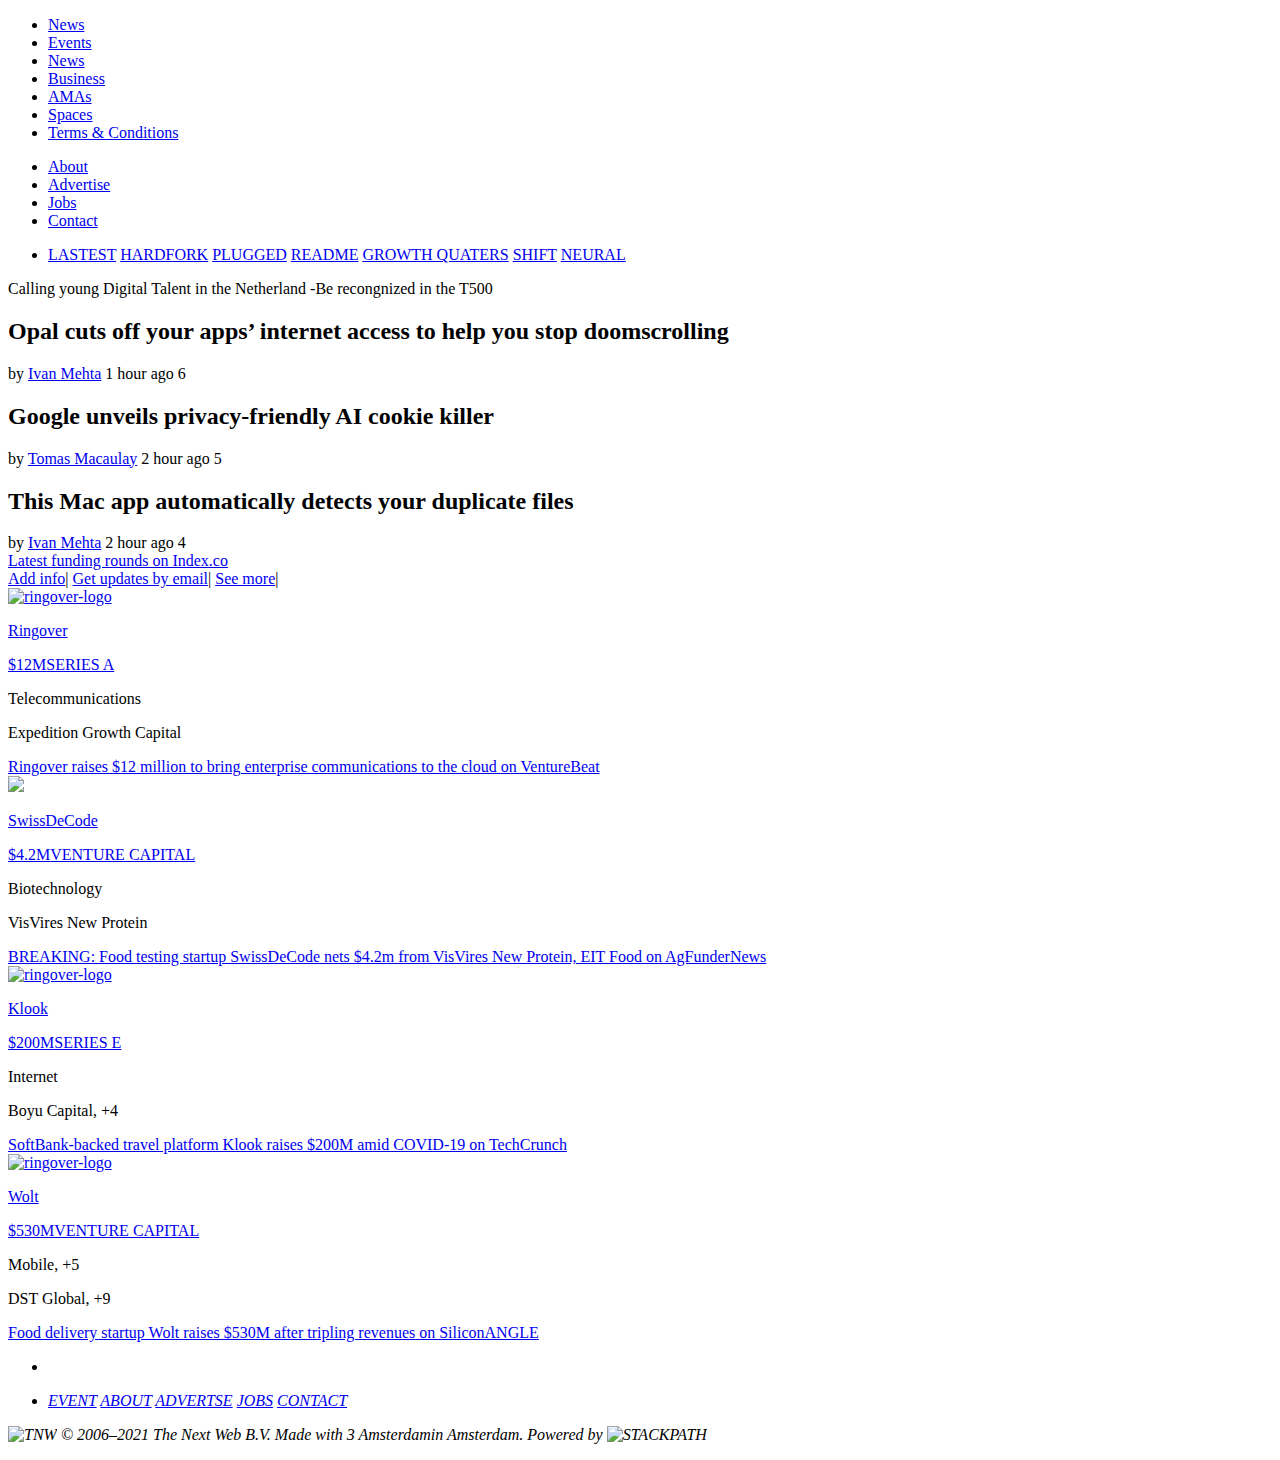
==== index.html @ 530a3a36 "add footer tag to index.html" ====
<!DOCTYPE html>
<html lang="en">

<head>
    <meta charset="UTF-8">
    <meta http-equiv="X-UA-Compatible" content="IE=edge">
    <meta name="viewport" content="width=device-width, initial-scale=1.0">
    <title>Document</title>
    <link rel="stylesheet" href="/css/style.css">
    <script src="https://kit.fontawesome.com/69c8e727d8.js" crossorigin="anonymous"></script>
</head>

<body>
    <div class="top-header">
        <div class="colleft">
            <nav>
                <ul>
                    <li><a class="whitefont" href="#">News</a></li>
                    <li><a class="whitefont" href="#">Events</a></li>
                    <li><a class="whitefont" href="#">News</a></li>
                    <li><a class="whitefont" href="#">Business</a></li>
                    <li><a class="whitefont" href="#">AMAs</a></li>
                    <li><a class="whitefont" href="#">Spaces</a></li>
                    <li><a class="whitefont" href="#">Terms & Conditions</a></li>
                </ul>
            </nav>
        </div>
        <div class="colright">
            <nav>
                <ul>
                    <li><a class="whitefont" href="#">About</a></li>
                    <li><a class="whitefont" href="#">Advertise</a></li>
                    <li><a class="whitefont" href="#">Jobs</a></li>
                    <li><a class="whitefont" href="#">Contact</a></li>
                </ul>
            </nav>
        </div>

    </div>
    <header>
        <div class="mid-header">
            <div class="mid-colleft">
                <nav>
                    <ul>
                        <li>
                            <a class="whitefont" href="#">LASTEST</a>
                            <a class="whitefont" href="#">HARDFORK</a>
                            <a class="whitefont" href="#">PLUGGED</a>
                            <a class="whitefont" href="#">README</a>
                            <a class="whitefont" href="#">GROWTH QUATERS</a>
                            <a class="whitefont" href="#">SHIFT</a>
                            <a class="whitefont" href="#">NEURAL</a>
                        </li>
                    </ul>
                </nav>
            </div>
            <div>
                <div>
                    <a>
                        <i class="fas fa-search"></i>
                    </a>
                </div>

                <div>
                    <a><i class="fas fa-bars"></i>
                    </a>
                </div>
            </div>

        </div>
        <div class="lastheader">
            <a>
                <p>Calling young Digital Talent in the Netherland -Be recongnized in the T500</p>
            </a>
        </div>
    </header>
    <!-- higlights -->
    <section class="highligts">
        <div class="box 1st">
            <div>
                <h2>Opal cuts off your apps’ internet access to help you stop doomscrolling</h2>
            </div>
            <div class="boxcont">
                <span>by <a href="#">Ivan Mehta</a></span>
                <span><i class="far fa-clock"></i> 1 hour ago</span>
                <span><i class="fas fa-share-alt"></i> 6</span>
            </div>
        </div>
        <div class="box 2nd">
            <div>
                <h2>Google unveils privacy-friendly AI cookie killer</h2>
            </div>
            <div class="boxcont">
                <span>by <a href="#">Tomas Macaulay</a></span>
                <span><i class="far fa-clock"></i> 2 hour ago</span>
                <span><i class="fas fa-share-alt"></i> 5</span>
            </div>
        </div>
        <div class="box 3rd">
            <div>
                <h2>This Mac app automatically detects your duplicate files</h2>
            </div>
            <div class="boxcont">
                <span>by <a href="#">Ivan Mehta</a></span>
                <span><i class="far fa-clock"></i> 2 hour ago</span>
                <span><i class="fas fa-share-alt"></i> 4</span>
            </div>
        </div>
    </section>
    <section class="funding">
        <div class="top">
            <div class="fund-nav left"><a href="#">Latest funding rounds on Index.co <i class="fas fa-chevron-right"></i></a></div>
            <div class="fund-nav right">
                <a href="#">Add info</a><span>|</span>
                <a href="#">Get updates by email</a><span>|</span>
                <a href="#">See more</a><span>|</span>
            </div>
        </div>
        <div class="fundbox 1st">
            <a href="#"><img src="/assets/fundimg1.webp" alt="ringover-logo">
                <p class="fundbox-title">Ringover</p>
                <p><span class="boldprice">$12M</span>SERIES A</p>
            </a>
            <p><i class="fas fa-tag"></i>Telecommunications</p>
            <p><i class="fas fa-toolbox"></i>Expedition Growth Capital</p>
            <div class="fundbox-descrpt">
                <a href="#">Ringover raises $12 million to bring enterprise communications to the cloud <span class="light-text"> on VentureBeat </span></a>
            </div>
        </div>
        <div class="fundbox 2nd">
            <a href="#"><img src="/assets/fundimg2.webp alt="ringover-logo">
            <p class="fundbox-title">SwissDeCode</p>
            <p><span class="boldprice">$4.2M</span>VENTURE CAPITAL</p></a>
            <p><i class="fas fa-tag"></i>Biotechnology</p>
            <p><i class="fas fa-toolbox"></i>VisVires New Protein</p>
            <div class="fundbox-descrpt">
                <a href="#">BREAKING: Food testing startup SwissDeCode nets $4.2m from VisVires New Protein, EIT Food<span class="light-text"> on AgFunderNews</span></a>
            </div>
        </div>
        <div class="fundbox 3rd">
            <a href="#"><img src="/assets/fundimg3.jpeg" alt="ringover-logo">
                <p class="fundbox-title">Klook</p>
                <p><span class="boldprice">$200M</span>SERIES E</p>
            </a>
            <p><i class="fas fa-tag"></i>Internet</p>
            <p><i class="fas fa-toolbox"></i>Boyu Capital, +4</p>
            <div class="fundbox-descrpt">
                <a href="#">SoftBank-backed travel platform Klook raises $200M amid COVID-19<span class="light-text"> on TechCrunch</span></a>
            </div>
        </div>
        <div class="fundbox 4th">
            <a href="#"><img src="/assets/fundimg4.jpeg" alt="ringover-logo">
                <p class="fundbox-title">Wolt</p>
                <p><span class="boldprice">$530M</span>VENTURE CAPITAL</p>
            </a>
            <p><i class="fas fa-tag"></i>Mobile, +5</p>
            <p><i class="fas fa-toolbox"></i>DST Global, +9</p>
            <div class="fundbox-descrpt">
                <a href="#">Food delivery startup Wolt raises $530M after tripling revenues<span class="light-text"> on SiliconANGLE </span></a>
            </div>
        </div>
    </section>
    <footer>
        <div class="footer-container">
            <div class="footer-social">
                <ul>
                    <li>
                        <a>
                            <i class="fab fa-facebook-square"></i>
                        </a>
                        <a>
                            <i class="fab fa-twitter"></>
                        </a>
                        <a>
                            <i class="fab fa-youtube"></i>
                        </a>
                        <a>
                            <i class="fab fa-instagram"></i>
                        </a>
                        <a>
                            <i class="fab fa-pinterest"></i>
                        </a>
                        <a>
                            <i class="fas fa-wifi"></i>
                        </a>
                        <a>
                            <i class="far fa-envelope"></i>
                        </a>
                    </li>

                </ul>
            </div>
            <div class="footer-nav">
                <ul>
                    <li>
                        <a class="whitefont" href="#">EVENT</a>
                        <a class="whitefont" href="#">ABOUT</a>
                        <a class="whitefont" href="#">ADVERTSE</a>
                        <a class="whitefont" href="#">JOBS</a>
                        <a class="whitefont" href="#">CONTACT</a>
                    </li>
                </ul>
            </div>
        </div>
        <div class="footer-bottom">
            <p>
                <a>
                    <img src="https://wr.perma-archives.org/public/m5zv-q2d6/20210126152646im_/https://cdn0.tnwcdn.com/wp-content/themes/cyberdelia/assets/img/tnw.svg
                    " alt="TNW"> </a> © 2006–2021 The Next Web B.V. Made with 3 Amsterdamin Amsterdam. Powered by
                <a>
                    <img src="https://wr.perma-archives.org/public/m5zv-q2d6/20210126152646im_/https://cdn0.tnwcdn.com/wp-content/themes/cyberdelia/assets/img/stackpath.svg
                    " alt="STACKPATH">
                </a>
            </p>
        </div>
    </footer>
</body>











</html>
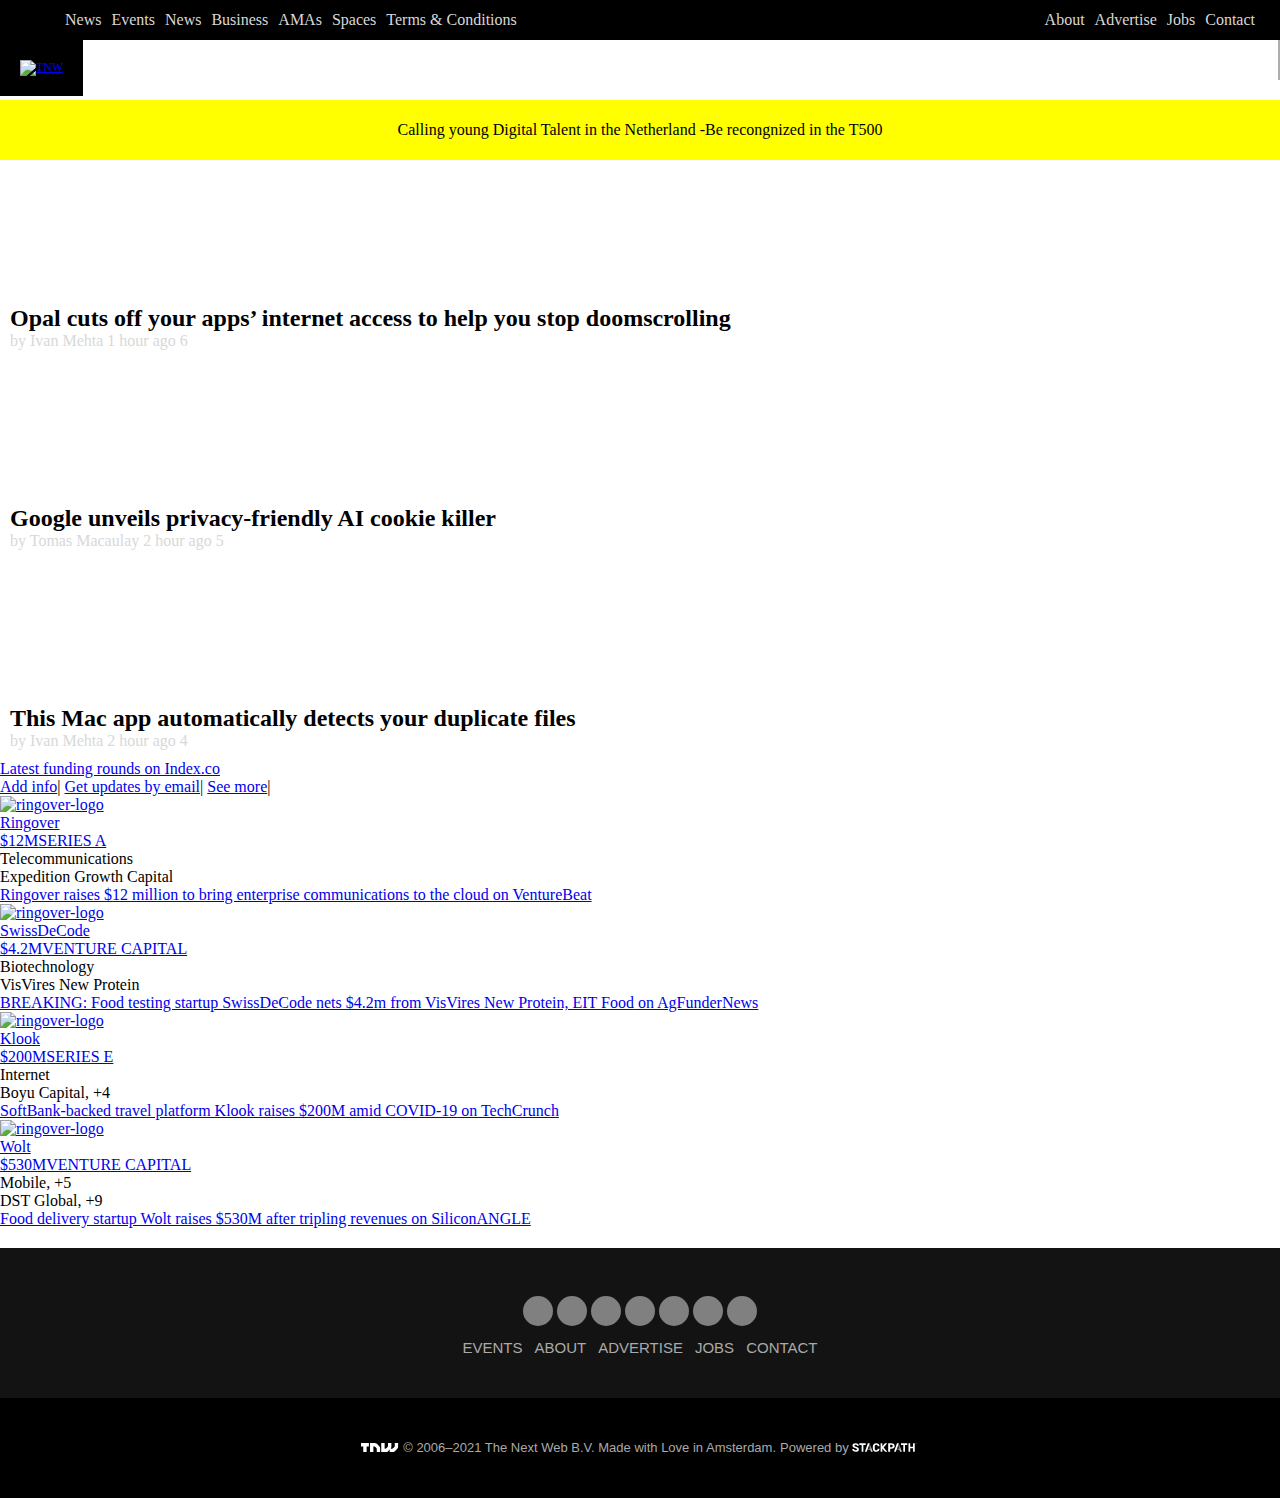
==== commit 6d016142: "Modify styles in order to show the icons properly" ====
--- a/index.html
+++ b/index.html
@@ -6,7 +6,7 @@
     <meta http-equiv="X-UA-Compatible" content="IE=edge">
     <meta name="viewport" content="width=device-width, initial-scale=1.0">
     <title>Document</title>
-    <link rel="stylesheet" href="/css/style.css">
+    <link rel="stylesheet" href="/assets/style.css">
     <script src="https://kit.fontawesome.com/69c8e727d8.js" crossorigin="anonymous"></script>
 </head>
 
@@ -39,6 +39,9 @@
     </div>
     <header>
         <div class="mid-header">
+            <div class="logotipe">
+                <a href="#"><img src="https://wr.perma-archives.org/public/m5zv-q2d6/20210126152646im_/https://cdn0.tnwcdn.com/wp-content/themes/cyberdelia/assets/img/tnw.svg" alt="TNW"></a>
+            </div>
             <div class="mid-colleft">
                 <nav>
                     <ul>
@@ -54,17 +57,11 @@
                     </ul>
                 </nav>
             </div>
-            <div>
-                <div>
-                    <a>
-                        <i class="fas fa-search"></i>
-                    </a>
-                </div>
-
-                <div>
-                    <a><i class="fas fa-bars"></i>
-                    </a>
-                </div>
+            <div class="midheader-icons">
+                <ul>
+                    <li><a><i class="fas fa-search"></i></a></li>
+                    <li><a><i class="fas fa-bars"></i></a></li>
+                </ul>
             </div>
 
         </div>
@@ -75,38 +72,40 @@
         </div>
     </header>
     <!-- higlights -->
-    <section class="highligts">
-        <div class="box 1st">
+    <section class="highlights">
+        <div class="box first">
             <div>
                 <h2>Opal cuts off your apps’ internet access to help you stop doomscrolling</h2>
             </div>
-            <div class="boxcont">
-                <span>by <a href="#">Ivan Mehta</a></span>
+            <div class="boxcont whitefont">
+                <span>by <a class="whitefont" href="#">Ivan Mehta</a></span>
                 <span><i class="far fa-clock"></i> 1 hour ago</span>
                 <span><i class="fas fa-share-alt"></i> 6</span>
             </div>
         </div>
-        <div class="box 2nd">
+        <div class="box scnd">
             <div>
                 <h2>Google unveils privacy-friendly AI cookie killer</h2>
             </div>
-            <div class="boxcont">
-                <span>by <a href="#">Tomas Macaulay</a></span>
+            <div class="boxcont whitefont">
+                <span>by <a class="whitefont" href="#">Tomas Macaulay</a></span>
                 <span><i class="far fa-clock"></i> 2 hour ago</span>
                 <span><i class="fas fa-share-alt"></i> 5</span>
             </div>
         </div>
-        <div class="box 3rd">
+        <div class="box third">
             <div>
                 <h2>This Mac app automatically detects your duplicate files</h2>
             </div>
-            <div class="boxcont">
-                <span>by <a href="#">Ivan Mehta</a></span>
+            <div class="boxcont whitefont">
+                <span>by <a class="whitefont" href="#">Ivan Mehta</a></span>
                 <span><i class="far fa-clock"></i> 2 hour ago</span>
                 <span><i class="fas fa-share-alt"></i> 4</span>
             </div>
         </div>
     </section>
+    <!-- Funding Section begns here -->
+
     <section class="funding">
         <div class="top">
             <div class="fund-nav left"><a href="#">Latest funding rounds on Index.co <i class="fas fa-chevron-right"></i></a></div>
@@ -117,7 +116,7 @@
             </div>
         </div>
         <div class="fundbox 1st">
-            <a href="#"><img src="/assets/fundimg1.webp" alt="ringover-logo">
+            <a href="#"><img src="/assets/images/fundimg1.webp" alt="ringover-logo">
                 <p class="fundbox-title">Ringover</p>
                 <p><span class="boldprice">$12M</span>SERIES A</p>
             </a>
@@ -128,9 +127,10 @@
             </div>
         </div>
         <div class="fundbox 2nd">
-            <a href="#"><img src="/assets/fundimg2.webp alt="ringover-logo">
-            <p class="fundbox-title">SwissDeCode</p>
-            <p><span class="boldprice">$4.2M</span>VENTURE CAPITAL</p></a>
+            <a href="#"><img src="/assets/images/fundimg2.webp" alt="ringover-logo">
+                <p class="fundbox-title">SwissDeCode</p>
+                <p><span class="boldprice">$4.2M</span>VENTURE CAPITAL</p>
+            </a>
             <p><i class="fas fa-tag"></i>Biotechnology</p>
             <p><i class="fas fa-toolbox"></i>VisVires New Protein</p>
             <div class="fundbox-descrpt">
@@ -138,7 +138,7 @@
             </div>
         </div>
         <div class="fundbox 3rd">
-            <a href="#"><img src="/assets/fundimg3.jpeg" alt="ringover-logo">
+            <a href="#"><img src="/assets/images/fundimg3.jpeg" alt="ringover-logo">
                 <p class="fundbox-title">Klook</p>
                 <p><span class="boldprice">$200M</span>SERIES E</p>
             </a>
@@ -149,7 +149,7 @@
             </div>
         </div>
         <div class="fundbox 4th">
-            <a href="#"><img src="/assets/fundimg4.jpeg" alt="ringover-logo">
+            <a href="#"><img src="/assets/images/fundimg4.jpeg" alt="ringover-logo">
                 <p class="fundbox-title">Wolt</p>
                 <p><span class="boldprice">$530M</span>VENTURE CAPITAL</p>
             </a>
@@ -160,59 +160,86 @@
             </div>
         </div>
     </section>
-    <footer>
-        <div class="footer-container">
+    <footer class="footer-container">
+        <div class="footer-social-nav-wrapper">
             <div class="footer-social">
-                <ul>
-                    <li>
-                        <a>
-                            <i class="fab fa-facebook-square"></i>
-                        </a>
-                        <a>
-                            <i class="fab fa-twitter"></>
-                        </a>
-                        <a>
-                            <i class="fab fa-youtube"></i>
-                        </a>
-                        <a>
-                            <i class="fab fa-instagram"></i>
-                        </a>
-                        <a>
-                            <i class="fab fa-pinterest"></i>
-                        </a>
-                        <a>
-                            <i class="fas fa-wifi"></i>
-                        </a>
-                        <a>
-                            <i class="far fa-envelope"></i>
-                        </a>
-                    </li>
-
-                </ul>
-            </div>
-            <div class="footer-nav">
-                <ul>
-                    <li>
-                        <a class="whitefont" href="#">EVENT</a>
-                        <a class="whitefont" href="#">ABOUT</a>
-                        <a class="whitefont" href="#">ADVERTSE</a>
-                        <a class="whitefont" href="#">JOBS</a>
-                        <a class="whitefont" href="#">CONTACT</a>
-                    </li>
-                </ul>
-            </div>
-        </div>
-        <div class="footer-bottom">
-            <p>
-                <a>
-                    <img src="https://wr.perma-archives.org/public/m5zv-q2d6/20210126152646im_/https://cdn0.tnwcdn.com/wp-content/themes/cyberdelia/assets/img/tnw.svg
-                    " alt="TNW"> </a> © 2006–2021 The Next Web B.V. Made with 3 Amsterdamin Amsterdam. Powered by
-                <a>
-                    <img src="https://wr.perma-archives.org/public/m5zv-q2d6/20210126152646im_/https://cdn0.tnwcdn.com/wp-content/themes/cyberdelia/assets/img/stackpath.svg
-                    " alt="STACKPATH">
-                </a>
-            </p>
-        </div>
+                <ul class="footer-index-social">
+                    <li><i class="footer-icon fab fa-facebook-square"></i></li>
+                    <li><i class="footer-icon fab fa-twitter"></i></li>
+                    <li><i class="footer-icon fab fa-youtube"></i></li>
+                    <li><i class="footer-icon fab fa-instagram"></i></li>
+                    <li><i class="footer-icon fab fa-pinterest"></i></li>
+                    <li><i class="footer-icon fas fa-wifi"></i></li>
+                    <li><i class="footer-icon far fa-envelope"></i></li>
+                </ul>
+                <ul class="footer-links-nav">
+                    <li>Events</li>
+                    <li>About</li>
+                    <li>Advertise</li>
+                    <li>Jobs</li>
+                    <li>Contact</li>
+                </ul>
+            </div>
+        </div>
+        <div class="footer-copywrite">
+            <div class="footer-copywrite-wrapper">
+                <p>
+                    <svg xmlns="http://www.w3.org/2000/svg" viewBox="0 0 66 16">
+                  <path
+                    fill="#FFF"
+                    d="M34 16h-6v-5.2c0-.7-.3-1.3-.7-1.8L25 6.7c-.5-.4-1.1-.7-1.8-.7H22v10h-6V0h8.7c1.3 0 2.6.5 3.5 1.5l4.3 4.3c1 .9 1.5 2.2 1.5 3.5V16zM60 0v5.2c0 .7-.3 1.3-.7 1.8L57 9.3c-.5.5-1.1.7-1.8.7h-2.5c.8-.9 1.3-2.1 1.3-3.3V0h-6v5.2c0 .7-.3 1.3-.7 1.8L45 9.3c-.5.5-1.1.7-1.8.7H42V0h-6v16h8.7c1.3 0 2.6-.5 3.5-1.5l2.8-2.8V16h5.7c1.3 0 2.6-.5 3.5-1.5l4.3-4.3c1-.9 1.5-2.2 1.5-3.5V0h-6zM14 0H0v6h4v10h6V6h4"
+                  />
+                </svg> © 2006–2021 The Next Web B.V.
+                </p>
+
+                <p>Made with Love in Amsterdam.</p>
+                <p>
+                    Powered by
+                    <svg xmlns="http://www.w3.org/2000/svg" xmlns:xlink="http://www.w3.org/1999/xlink" viewBox="0 0 174 24">
+                  <linearGradient id="a">
+                    <stop offset=".056" stop-color="#fff" />
+                    <stop offset="1" stop-color="#fff" stop-opacity=".2" />
+                  </linearGradient>
+                  <linearGradient
+                    id="b"
+                    x1="58.064"
+                    x2="43.843"
+                    y1="15.344"
+                    y2="10.168"
+                    gradientUnits="userSpaceOnUse"
+                    xlink:href="#a"
+                  />
+                  <linearGradient
+                    id="c"
+                    x1="135.723"
+                    x2="121.502"
+                    y1="15.344"
+                    y2="10.168"
+                    gradientUnits="userSpaceOnUse"
+                    xlink:href="#a"
+                  />
+                  <path
+                    fill="#fff"
+                    d="M73.379 15.362l.03.092c-.102 2.639-.876 4.651-2.322 6.043-1.446 1.39-3.544 2.085-6.292 2.085-2.759 0-5.004-.855-6.73-2.565-1.728-1.709-2.59-3.93-2.59-6.658V9.663c0-2.721.829-4.936 2.489-6.653 1.661-1.714 3.82-2.572 6.478-2.572 2.82 0 4.977.717 6.468 2.148 1.493 1.431 2.336 3.467 2.53 6.103l-.031.093h-5.043c-.071-1.462-.396-2.55-.973-3.26-.579-.711-1.562-1.066-2.951-1.066-1.176 0-2.101.476-2.775 1.429-.674.954-1.011 2.202-1.011 3.746v4.729c0 1.555.368 2.812 1.104 3.769.736.958 1.748 1.437 3.036 1.437 1.246 0 2.13-.334 2.651-1.005.522-.669.819-1.734.891-3.198h5.041zm-60.192 1.913c0-.793-.261-1.406-.781-1.839-.521-.432-1.457-.89-2.806-1.375-2.82-.896-4.91-1.855-6.269-2.882-1.359-1.024-2.039-2.505-2.039-4.441 0-1.885.809-3.41 2.43-4.573C5.342 1 7.397.418 9.892.418c2.473 0 4.499.641 6.078 1.923 1.578 1.282 2.342 2.934 2.291 4.952l-.031.093h-5.027c0-.895-.302-1.626-.906-2.186-.603-.561-1.435-.842-2.499-.842-1.042 0-1.86.232-2.453.696-.591.463-.887 1.034-.887 1.714 0 .66.298 1.188.896 1.585.599.396 1.719.893 3.364 1.491 2.535.762 4.444 1.699 5.726 2.811s1.923 2.643 1.923 4.589c0 1.977-.763 3.525-2.291 4.643-1.527 1.117-3.554 1.676-6.078 1.676-2.535 0-4.726-.641-6.575-1.923-1.85-1.283-2.75-3.13-2.698-5.539l.031-.093h5.043c0 1.297.347 2.225 1.042 2.78.695.557 1.748.834 3.158.834 1.074 0 1.872-.216 2.4-.648.525-.433.788-1 .788-1.699M19.577.567v4.449h6.108V23.37h4.638V5.016h6.07V.567zm111.052 0v4.449h6.108V23.37h4.638V5.016h6.07V.567zm32.162 0v9.161h-7.543V.567h-4.599V23.37h4.599v-9.197h7.543v9.197h4.599V.567zm-61.016 14.982v7.815h-5.268V.561h8.477c2.683 0 4.812.692 6.387 2.076 1.574 1.384 2.362 3.192 2.362 5.427 0 2.244-.789 4.054-2.362 5.426-1.575 1.374-3.704 2.06-6.387 2.06h-3.209zm0-4.071h3.209c1.14 0 2.007-.315 2.603-.947.596-.631.894-1.443.894-2.434 0-1.014-.298-1.843-.894-2.492-.595-.646-1.462-.97-2.603-.97h-3.209zm-8.469 10.823c-2.66-3.08-6.816-7.855-8.989-10.408l8.989-10.445V.567h-5.217c-2.413 2.851-4.79 5.589-7.203 8.436V.567h-4.6V23.37h4.6v-8.437l7.24 8.437h5.181v-1.069zm26.6-21.735l-7.844 22.803h4.902L124.997.566zm-77.659 0l-7.845 22.803h4.902L47.337.566z"
+                  />
+                  <path
+                    fill="url(#b)"
+                    d="M47.337.567l-2.454 6.966 2.454 7.021H42.41l-1.566 4.444h7.888l1.508 4.371h4.903z"
+                  />
+                  <path
+                    fill="url(#c)"
+                    d="M124.996.567l-2.454 6.966 2.454 7.021h-4.927l-1.565 4.444h7.888l1.507 4.371h4.903z"
+                  />
+                  <path
+                    fill="#fff"
+                    d="M170.618.945h-.696V2.84h-.469V.945h-.688v-.38h1.853zm.879-.38l.584 1.649.581-1.649h.615v2.274h-.47v-.621l.047-1.073-.614 1.695h-.321l-.612-1.693.047 1.072v.622h-.469V.565z"
+                    opacity=".5"
+                  />
+                </svg>
+                </p>
+            </div>
+        </div>
+
     </footer>
 </body>
 
@@ -224,6 +251,4 @@
 
 
 
-
-
 </html>--- a/assets/style.css
+++ b/assets/style.css
@@ -0,0 +1,252 @@
+/* general styles */
+
+* {
+  margin: 0;
+  box-sizing: border-box;
+}
+
+body {
+  font-size: 16px;
+}
+
+.whitefont {
+  color: #d8d8d8;
+  text-decoration: none;
+}
+
+.top-header {
+  height: 40px;
+  background-color: black;
+  display: flex;
+  justify-content: space-between;
+  align-items: center;
+  padding: 0 20px;
+}
+
+.mid-header {
+  display: flex;
+  height: 60px;
+  background-color: white;
+  justify-content: space-between;
+}
+
+.logotipe a {
+  display: block;
+  background-color: black;
+  padding: 20px;
+  font-size: 0.75em;
+}
+
+.logotipe img {
+  width: 60px;
+}
+
+.midheader-icons {
+  display: flex;
+  align-items: center;
+}
+
+.midheader-icons ul {
+  display: flex;
+  align-content: center;
+  justify-content: center;
+  list-style-type: none;
+  height: 100%;
+}
+
+.midheader-icons li {
+  border-left: #adadad solid 1px;
+  height: 40px;
+  display: flex;
+  align-content: center;
+  justify-content: center;
+}
+
+.midheader-icons i {
+  font-size: 2em;
+}
+
+.mid-header nav {
+  display: none;
+}
+
+.lastheader {
+  background-color: yellow;
+  display: flex;
+  height: 60px;
+  justify-content: center;
+  align-items: center;
+}
+
+.top-header ul {
+  list-style-type: none;
+  display: flex;
+  align-items: center;
+}
+
+.top-header li {
+  padding: 0 5px;
+}
+
+.boxcont a {
+  text-decoration: none;
+}
+
+/*highlights*/
+
+.highlights {
+  display: flex;
+  flex-direction: column;
+}
+
+.highlights .box {
+  height: 200px;
+  display: flex;
+  flex-direction: column;
+  justify-content: flex-end;
+  padding: 10px;
+}
+
+.highlights .first {
+  background-image: url(/assets/images/cont-1.jpg);
+  background-position: center;
+  background-size: cover;
+}
+
+.highlights .scnd {
+  background-image: url(/assets/images/cont-2.webp);
+  background-position: center;
+  background-size: cover;
+}
+
+.highlights .third {
+  background-image: url(/assets/images/cont-3.webp);
+  background-position: center;
+  background-size: cover;
+}
+
+/* footer */
+
+.footer-container {
+  height: 50px;
+  text-align: center;
+  background: black;
+  margin-top: 20px;
+  width: 100%;
+}
+
+.footer-links-nav li {
+  display: list-item;
+  float: left;
+  font-size: 15px;
+  font-family: Shentox, sans-serif;
+  font-weight: 500;
+  text-transform: uppercase;
+  color: rgba(170, 170, 170);
+  margin: 0 6px;
+  line-height: 24px;
+  cursor: pointer;
+}
+
+.footer-copywrite {
+  background: black;
+  padding: 2.5em 0;
+  text-align: center;
+}
+
+.footer-copywrite svg {
+  height: 9px;
+  margin-right: 1px;
+  vertical-align: baseline;
+}
+
+.footer-copywrite p {
+  display: inline;
+  font-size: 13px;
+  font-weight: 400;
+  font-family: Helvetica, Arial, sans-serif;
+  line-height: 19.5px;
+  color: rgb(170, 170, 170);
+}
+
+.footer-social-nav-wrapper {
+  margin: 0 auto;
+  display: flex;
+  flex-direction: row;
+  align-items: center;
+  justify-content: center;
+  background: rgb(19, 19, 19);
+}
+
+.footer-social {
+  max-width: 100%;
+  padding: 0 20px;
+  height: 150px;
+  display: flex;
+  flex-direction: column;
+  justify-content: center;
+  align-items: center;
+}
+
+.footer-social ul {
+  padding: 0;
+}
+
+.footer-links-nav {
+  list-style: none;
+  text-align: center;
+}
+
+.footer-social .footer-index-social {
+  list-style: none;
+  text-align: center;
+  padding: 10px 0;
+  background: rgb(19, 19, 19);
+}
+
+.footer-index-social li {
+  height: 30px;
+  width: 30px;
+  display: inline-block;
+  color: white;
+  background-color: grey;
+  border-radius: 50%;
+}
+
+.footer-index-social li i {
+  padding: 5px;
+}
+
+.footer-index-social_icon {
+  width: 16px;
+  height: 16px;
+  display: block;
+  cursor: pointer;
+  background: transparent url(assets/images/icons-sprite.svg) 1296px 1296px no-repeat;
+}
+
+.footer-links-nav li:hover,
+.footer-links-nav li:focus {
+  color: white;
+}
+
+@media (max-width: 768px) {
+  .main-section {
+    margin: 0 auto;
+    max-width: 700px;
+  }
+
+  .footer-links-nav li {
+    font-size: 12px;
+  }
+
+  .footer-copywrite div {
+    margin: 0 auto;
+    display: flex;
+    flex-direction: column;
+    width: 400px;
+    align-items: center;
+    text-align: center;
+    vertical-align: middle;
+  }
+}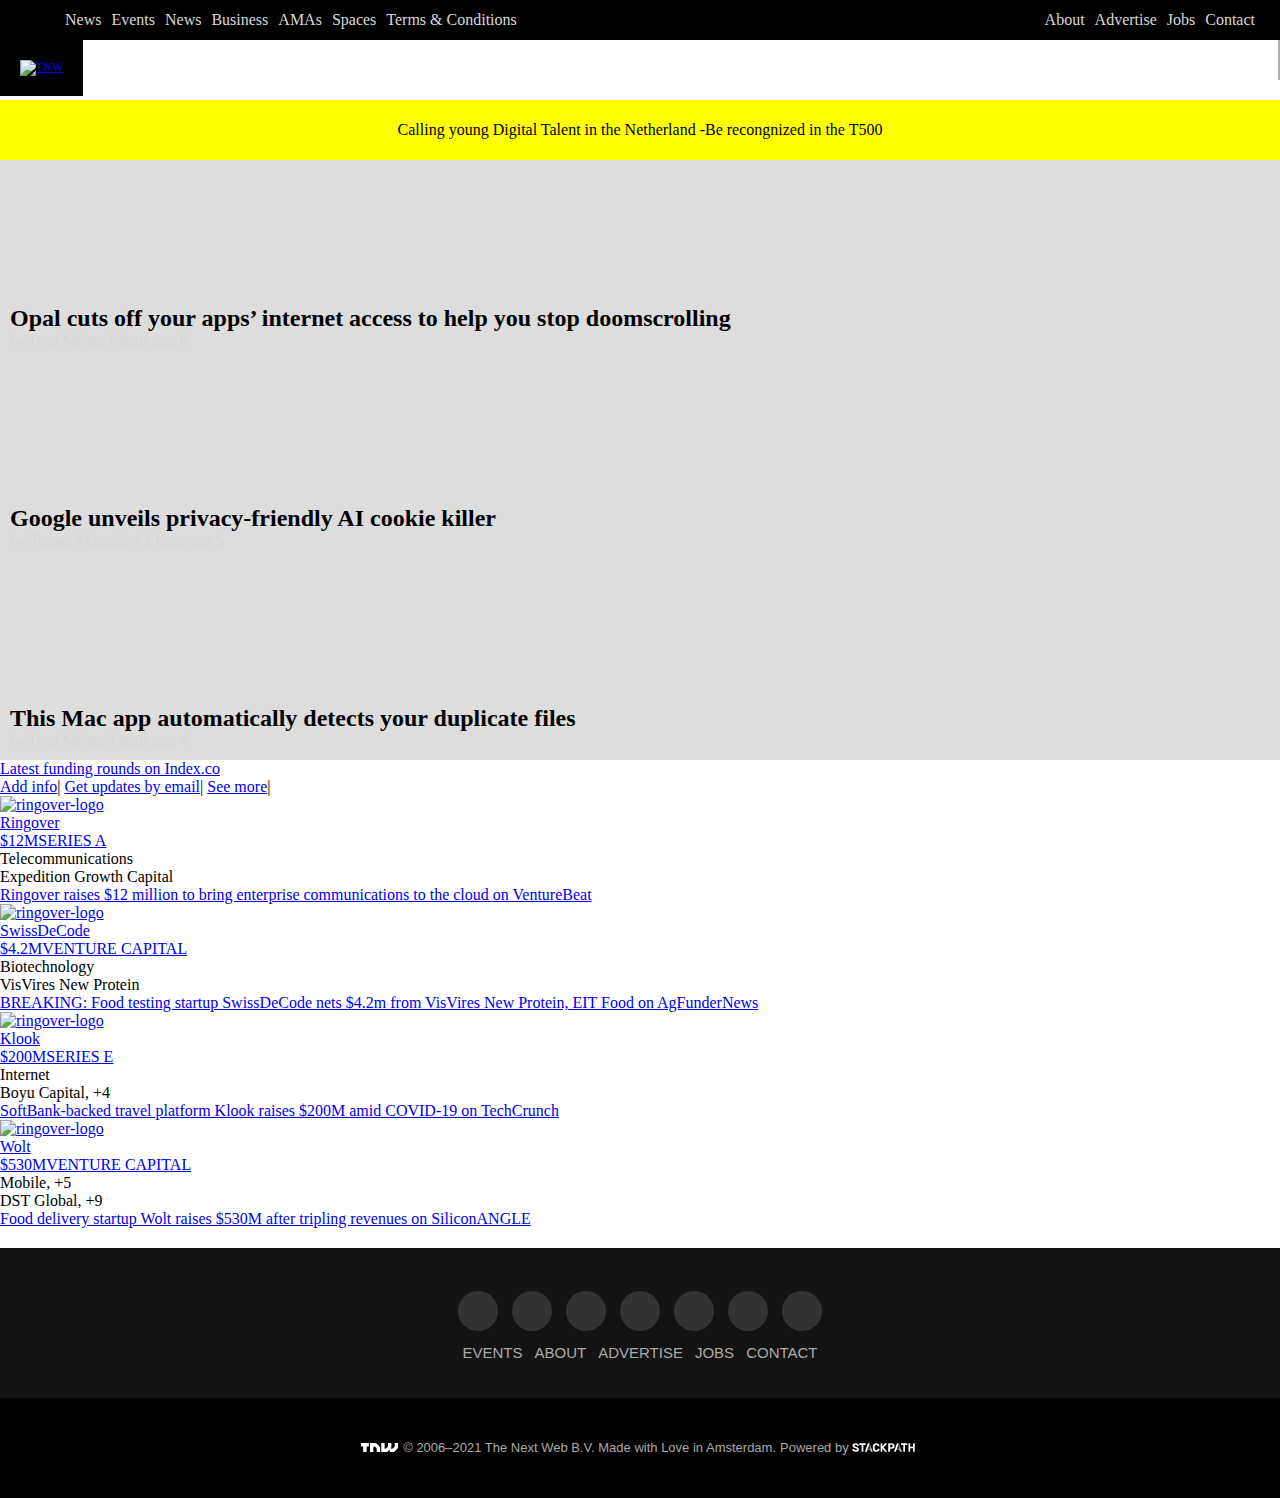
==== commit 0e60e0f2: "Add grid style to Hightlights section" ====
--- a/index.html
+++ b/index.html
@@ -75,6 +75,7 @@
     <section class="highlights">
         <div class="box first">
             <div>
+            <div>
                 <h2>Opal cuts off your apps’ internet access to help you stop doomscrolling</h2>
             </div>
             <div class="boxcont whitefont">
@@ -82,25 +83,30 @@
                 <span><i class="far fa-clock"></i> 1 hour ago</span>
                 <span><i class="fas fa-share-alt"></i> 6</span>
             </div>
+            </div>
         </div>
         <div class="box scnd">
             <div>
-                <h2>Google unveils privacy-friendly AI cookie killer</h2>
-            </div>
-            <div class="boxcont whitefont">
-                <span>by <a class="whitefont" href="#">Tomas Macaulay</a></span>
-                <span><i class="far fa-clock"></i> 2 hour ago</span>
-                <span><i class="fas fa-share-alt"></i> 5</span>
+                <div>
+                    <h2>Google unveils privacy-friendly AI cookie killer</h2>
+                </div>
+                <div class="boxcont whitefont">
+                    <span>by <a class="whitefont" href="#">Tomas Macaulay</a></span>
+                    <span><i class="far fa-clock"></i> 2 hour ago</span>
+                    <span><i class="fas fa-share-alt"></i> 5</span>
+                </div>
             </div>
         </div>
         <div class="box third">
             <div>
-                <h2>This Mac app automatically detects your duplicate files</h2>
-            </div>
-            <div class="boxcont whitefont">
-                <span>by <a class="whitefont" href="#">Ivan Mehta</a></span>
-                <span><i class="far fa-clock"></i> 2 hour ago</span>
-                <span><i class="fas fa-share-alt"></i> 4</span>
+                <div>
+                    <h2>This Mac app automatically detects your duplicate files</h2>
+                </div>
+                <div class="boxcont whitefont">
+                    <span>by <a class="whitefont" href="#">Ivan Mehta</a></span>
+                    <span><i class="far fa-clock"></i> 2 hour ago</span>
+                    <span><i class="fas fa-share-alt"></i> 4</span>
+                </div>
             </div>
         </div>
     </section>
--- a/assets/style.css
+++ b/assets/style.css
@@ -95,34 +95,44 @@
 /*highlights*/
 
 .highlights {
-  display: flex;
-  flex-direction: column;
-}
-
-.highlights .box {
-  height: 200px;
+  display: grid;
+  grid-template-columns: 1fr 1fr 1fr;
+
+}
+
+.box > div {
+  background-color: rgba(170,170,170,0.4);
+  width: 100%;
+  height: 100%;
+  padding: 10px;
   display: flex;
   flex-direction: column;
   justify-content: flex-end;
-  padding: 10px;
+}
+
+.highlights .box {
+  height: 200px;    
 }
 
 .highlights .first {
   background-image: url(/assets/images/cont-1.jpg);
   background-position: center;
   background-size: cover;
+  grid-column: 1 / 4;
 }
 
 .highlights .scnd {
   background-image: url(/assets/images/cont-2.webp);
   background-position: center;
   background-size: cover;
+  grid-column: 1 / 4;
 }
 
 .highlights .third {
   background-image: url(/assets/images/cont-3.webp);
   background-position: center;
   background-size: cover;
+  grid-column: 1 / 4;
 }
 
 /* footer */
@@ -133,6 +143,64 @@
   background: black;
   margin-top: 20px;
   width: 100%;
+}
+
+.footer-social-nav-wrapper {
+  margin: 0 auto;
+  display: flex;
+  flex-direction: row;
+  align-items: center;
+  justify-content: center;
+  background: rgb(19, 19, 19);
+}
+
+.footer-social {
+  max-width: 100%;
+  padding: 0 20px;
+  height: 150px;
+  display: flex;
+  flex-direction: column;
+  justify-content: center;
+  align-items: center;
+}
+
+.footer-social ul {
+  padding: 0;
+}
+
+.footer-links-nav {
+  list-style: none;
+  text-align: center;
+}
+
+.footer-social .footer-index-social {
+  list-style: none;
+  text-align: center;
+  padding: 10px 0;
+  background: rgb(19, 19, 19);
+}
+
+.footer-index-social li {
+  height: 40px;
+  width: 40px;
+  display: inline-block;
+  color: white;
+  background-color: rgba(99, 99, 99, 0.4);
+  border-radius: 50%;
+  padding: 2px 0;
+  margin: 0 5px;
+}
+
+.footer-index-social li i {
+  padding: 10px;
+}
+
+.footer-index-social_icon {
+  width: 16px;
+  height: 16px;
+  display: block;
+  cursor: pointer;
+  background: transparent url(assets/images/icons-sprite.svg) 1296px 1296px no-repeat;
 }
 
 .footer-links-nav li {
@@ -148,6 +216,11 @@
   cursor: pointer;
 }
 
+.footer-links-nav li:hover,
+.footer-links-nav li:focus {
+  color: white;
+}
+
 .footer-copywrite {
   background: black;
   padding: 2.5em 0;
@@ -167,67 +240,6 @@
   font-family: Helvetica, Arial, sans-serif;
   line-height: 19.5px;
   color: rgb(170, 170, 170);
-}
-
-.footer-social-nav-wrapper {
-  margin: 0 auto;
-  display: flex;
-  flex-direction: row;
-  align-items: center;
-  justify-content: center;
-  background: rgb(19, 19, 19);
-}
-
-.footer-social {
-  max-width: 100%;
-  padding: 0 20px;
-  height: 150px;
-  display: flex;
-  flex-direction: column;
-  justify-content: center;
-  align-items: center;
-}
-
-.footer-social ul {
-  padding: 0;
-}
-
-.footer-links-nav {
-  list-style: none;
-  text-align: center;
-}
-
-.footer-social .footer-index-social {
-  list-style: none;
-  text-align: center;
-  padding: 10px 0;
-  background: rgb(19, 19, 19);
-}
-
-.footer-index-social li {
-  height: 30px;
-  width: 30px;
-  display: inline-block;
-  color: white;
-  background-color: grey;
-  border-radius: 50%;
-}
-
-.footer-index-social li i {
-  padding: 5px;
-}
-
-.footer-index-social_icon {
-  width: 16px;
-  height: 16px;
-  display: block;
-  cursor: pointer;
-  background: transparent url(assets/images/icons-sprite.svg) 1296px 1296px no-repeat;
-}
-
-.footer-links-nav li:hover,
-.footer-links-nav li:focus {
-  color: white;
 }
 
 @media (max-width: 768px) {
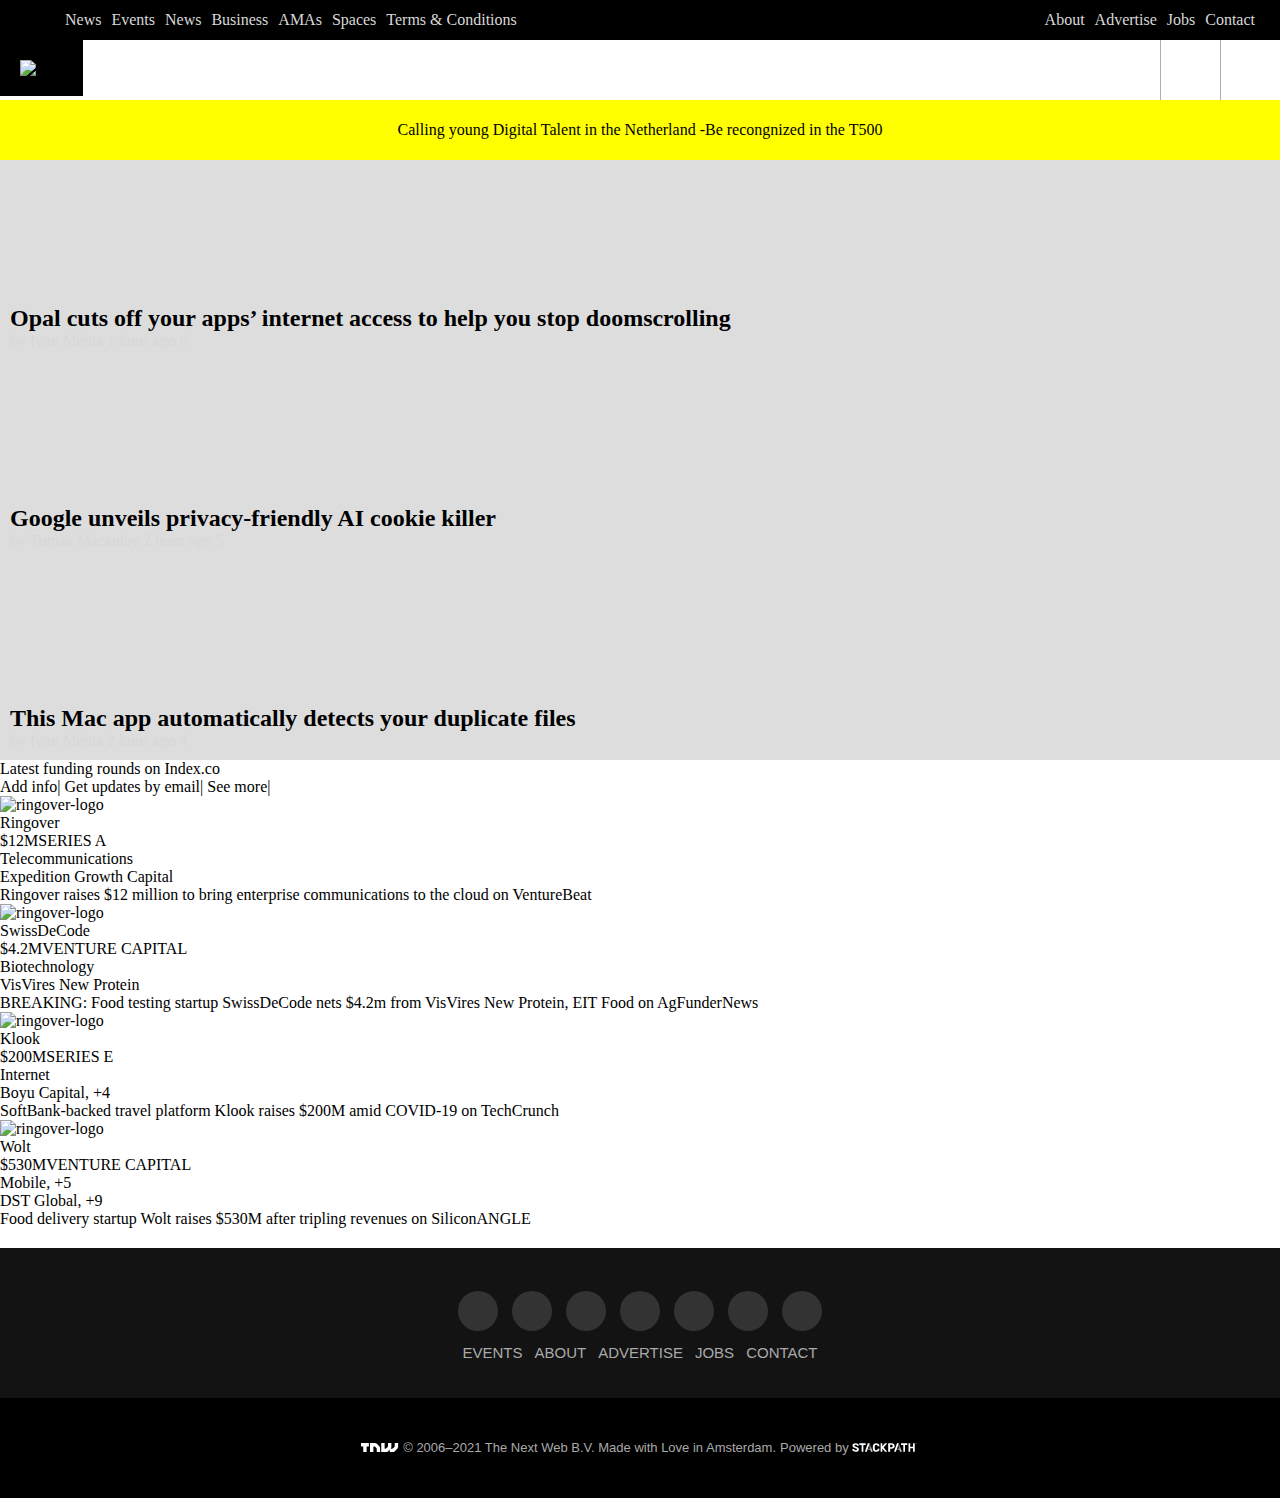
==== commit 07f8b74f: "Edit styles for mid-header" ====
--- a/index.html
+++ b/index.html
@@ -59,14 +59,14 @@
             </div>
             <div class="midheader-icons">
                 <ul>
-                    <li><a><i class="fas fa-search"></i></a></li>
-                    <li><a><i class="fas fa-bars"></i></a></li>
+                    <li><a href="#"><i class="fas fa-search"></i></a></li>
+                    <li><a href="#"><i class="fas fa-bars"></i></a></li>
                 </ul>
             </div>
 
         </div>
         <div class="lastheader">
-            <a>
+            <a href="#">
                 <p>Calling young Digital Talent in the Netherland -Be recongnized in the T500</p>
             </a>
         </div>
--- a/assets/style.css
+++ b/assets/style.css
@@ -11,8 +11,14 @@
 
 .whitefont {
   color: #d8d8d8;
+}
+
+a{
   text-decoration: none;
-}
+  color: black;
+}
+
+/* header */
 
 .top-header {
   height: 40px;
@@ -52,18 +58,18 @@
   justify-content: center;
   list-style-type: none;
   height: 100%;
+  padding: 0;
 }
 
 .midheader-icons li {
-  border-left: #adadad solid 1px;
-  height: 40px;
-  display: flex;
-  align-content: center;
-  justify-content: center;
+  border-left: #adadad solid 1px; 
+  width: 60px;
 }
 
 .midheader-icons i {
-  font-size: 2em;
+  font-size: 1.5em;
+  padding: 18px;
+  color: #adadad;
 }
 
 .mid-header nav {
@@ -86,10 +92,6 @@
 
 .top-header li {
   padding: 0 5px;
-}
-
-.boxcont a {
-  text-decoration: none;
 }
 
 /*highlights*/
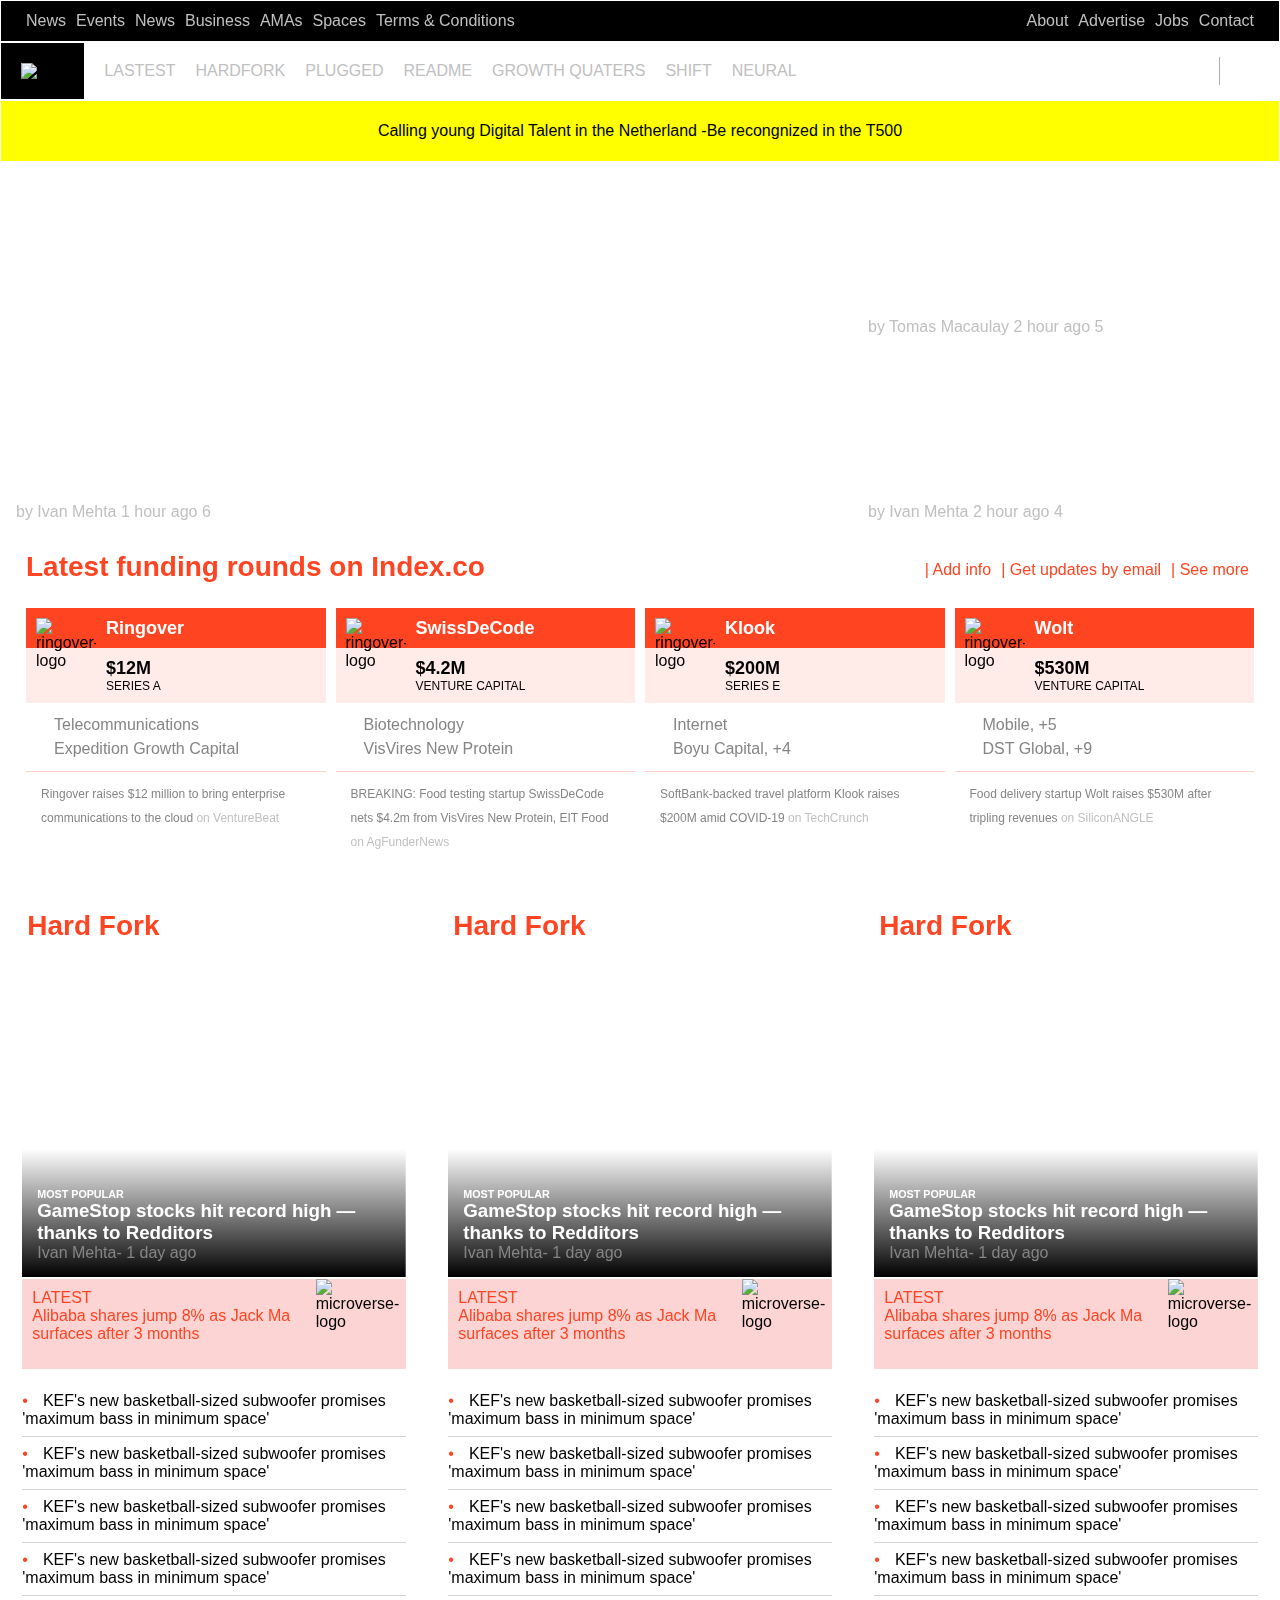
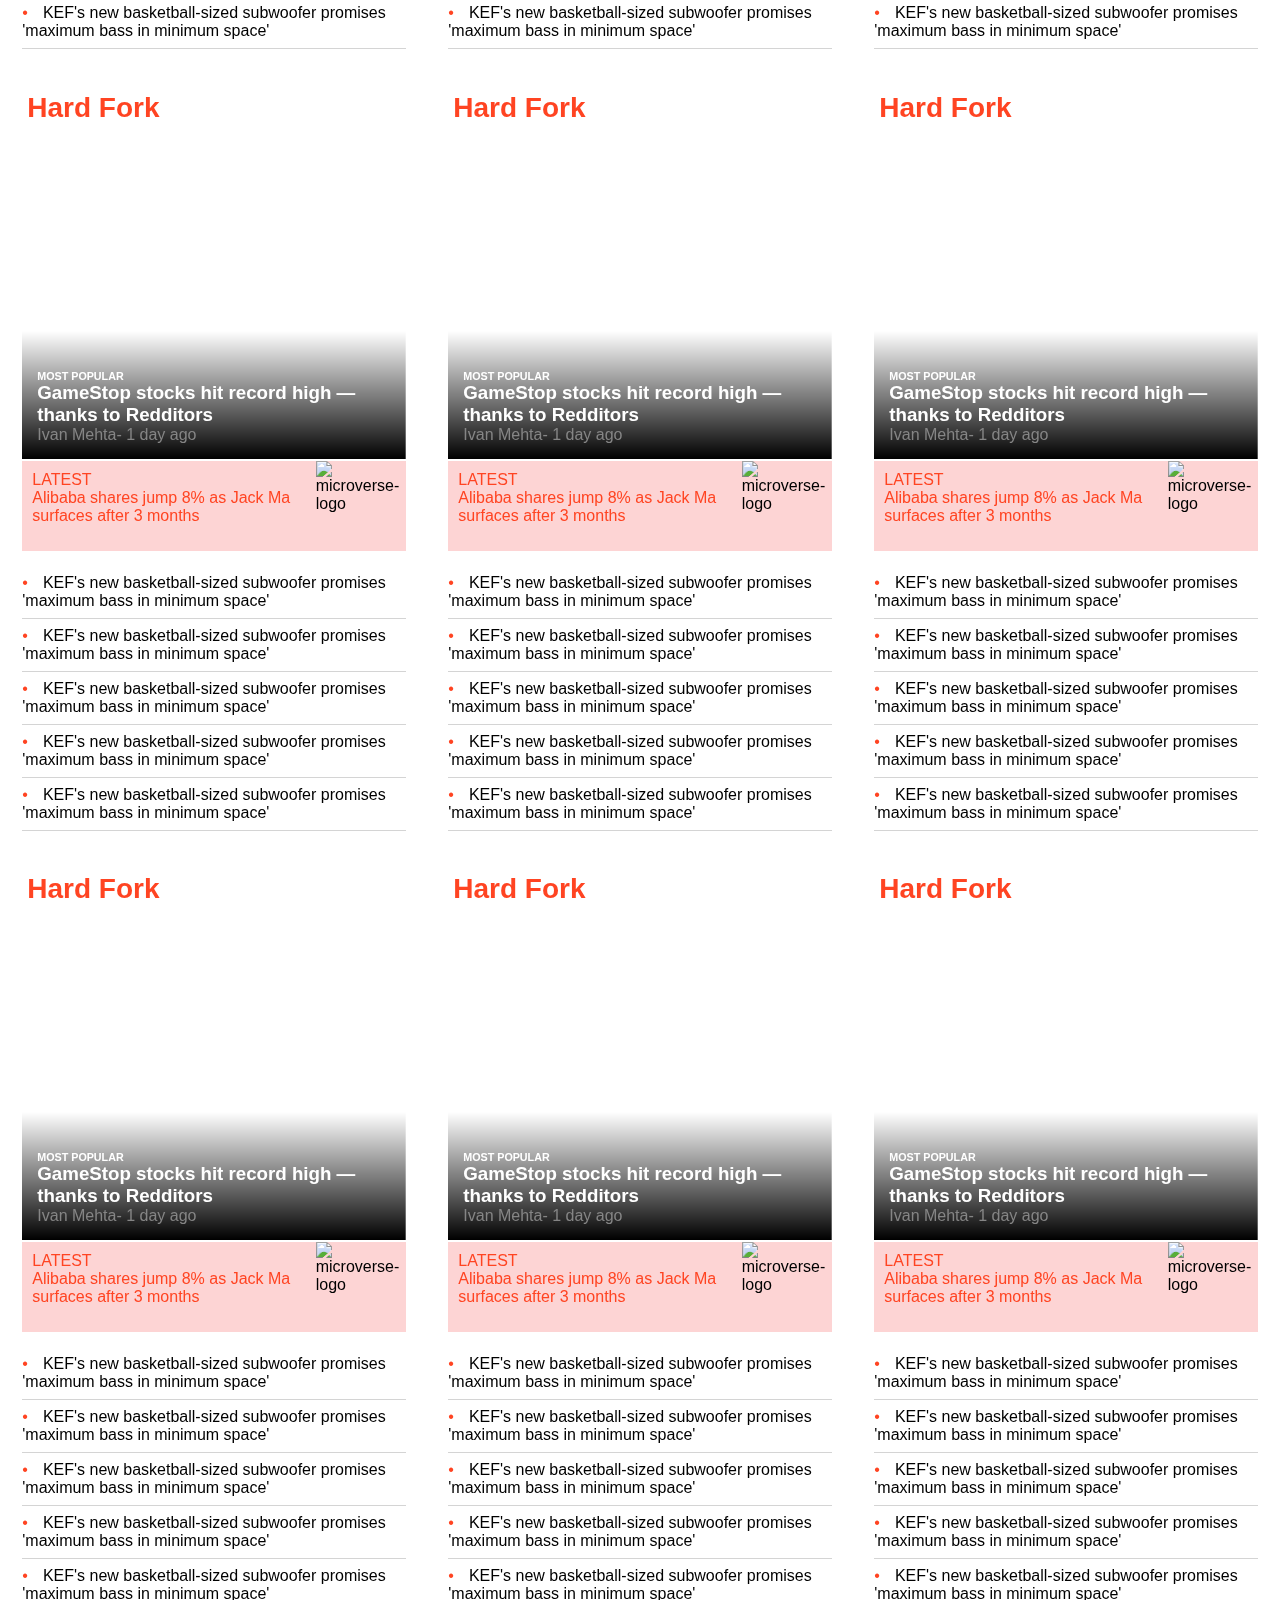
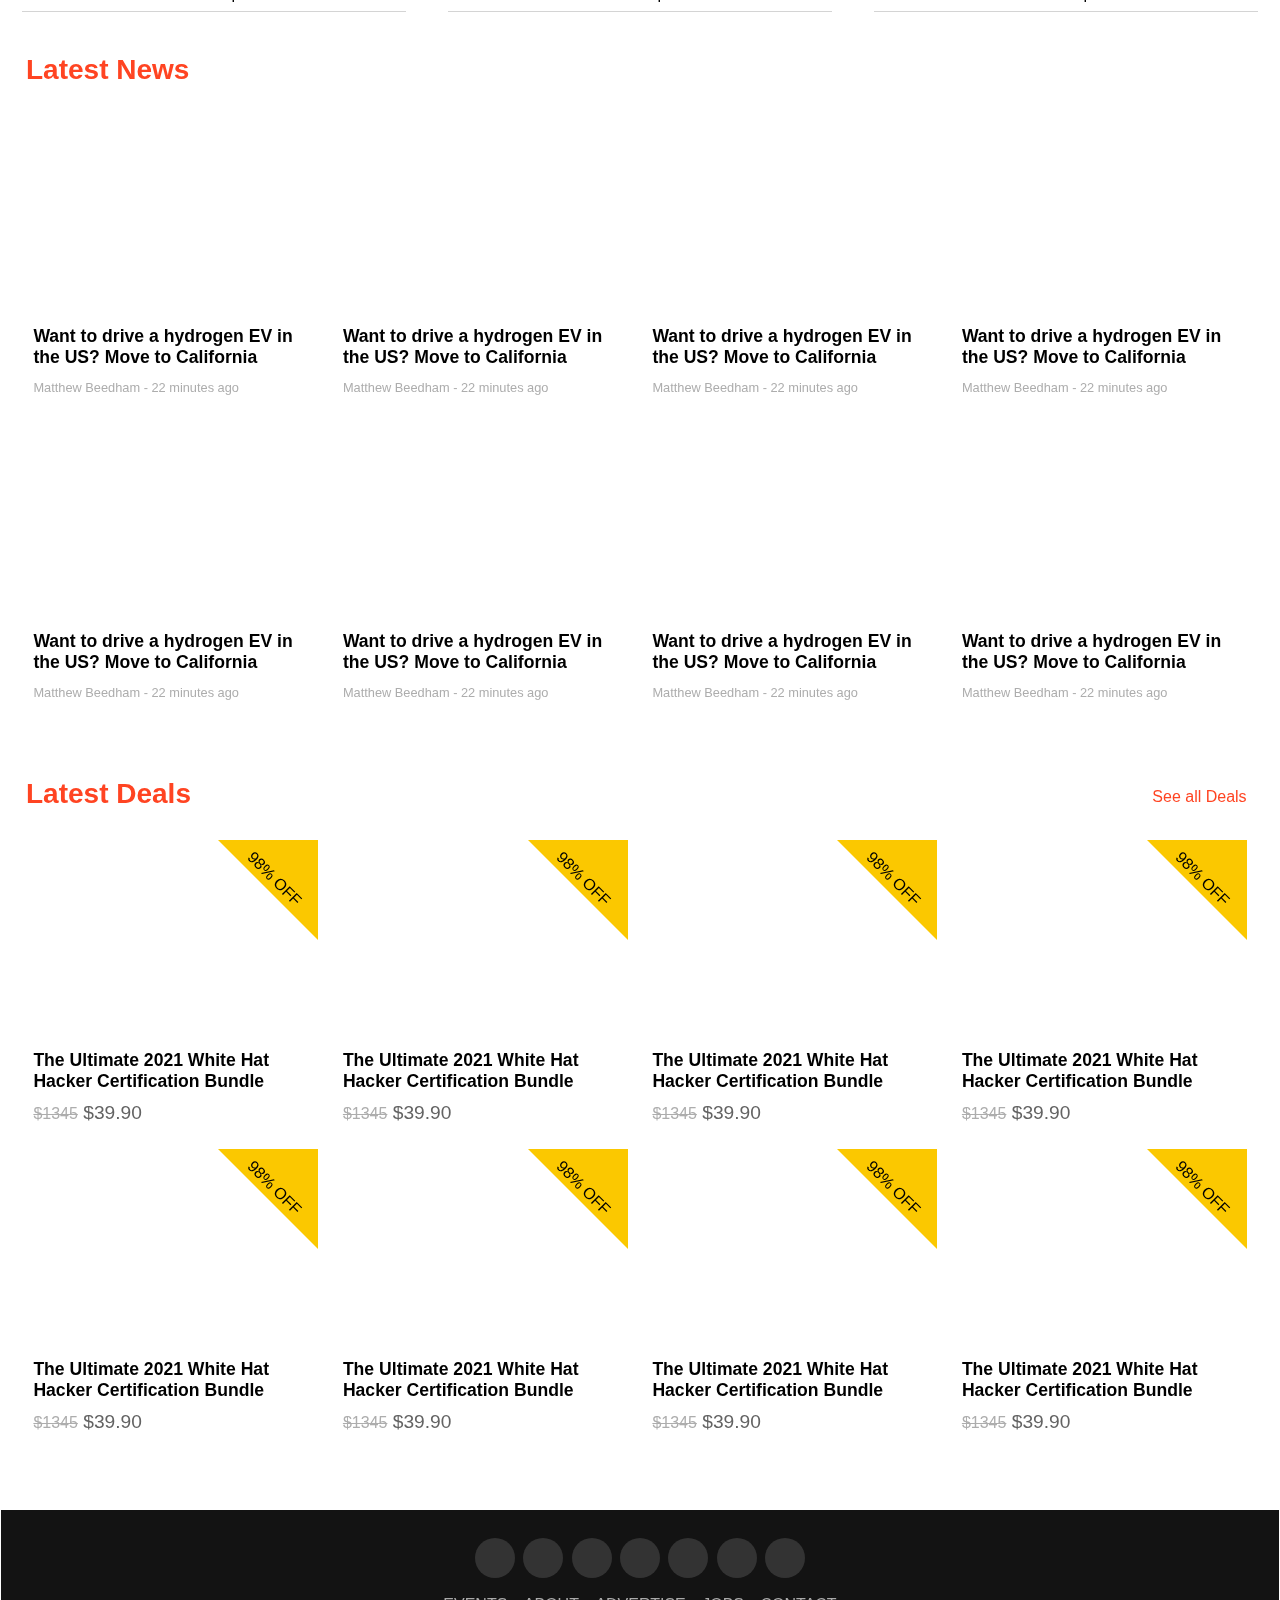
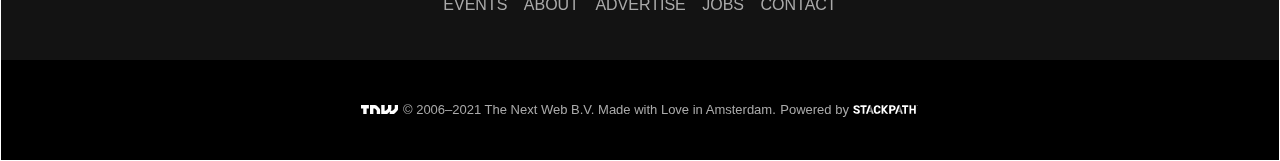
==== commit cc8ac18e: "Add text 'see all deals'" ====
--- a/index.html
+++ b/index.html
@@ -5,8 +5,8 @@
     <meta charset="UTF-8">
     <meta http-equiv="X-UA-Compatible" content="IE=edge">
     <meta name="viewport" content="width=device-width, initial-scale=1.0">
-    <title>Document</title>
-    <link rel="stylesheet" href="/assets/style.css">
+    <title>TNW</title>
+    <link rel="stylesheet" href="assets/style.css">
     <script src="https://kit.fontawesome.com/69c8e727d8.js" crossorigin="anonymous"></script>
 </head>
 
@@ -45,22 +45,20 @@
             <div class="mid-colleft">
                 <nav>
                     <ul>
-                        <li>
-                            <a class="whitefont" href="#">LASTEST</a>
-                            <a class="whitefont" href="#">HARDFORK</a>
-                            <a class="whitefont" href="#">PLUGGED</a>
-                            <a class="whitefont" href="#">README</a>
-                            <a class="whitefont" href="#">GROWTH QUATERS</a>
-                            <a class="whitefont" href="#">SHIFT</a>
-                            <a class="whitefont" href="#">NEURAL</a>
-                        </li>
+                        <li><a class="whitefont" href="#">LASTEST</a></li>
+                        <li><a class="whitefont" href="#">HARDFORK</a></li>
+                        <li><a class="whitefont" href="#">PLUGGED</a></li>
+                        <li><a class="whitefont" href="#">README</a></li>
+                        <li><a class="whitefont" href="#">GROWTH QUATERS</a></li>
+                        <li><a class="whitefont onlydesktop" href="#">SHIFT</a></li>
+                        <li><a class="whitefont onlydesktop" href="#">NEURAL</a></li>
                     </ul>
                 </nav>
             </div>
             <div class="midheader-icons">
                 <ul>
                     <li><a href="#"><i class="fas fa-search"></i></a></li>
-                    <li><a href="#"><i class="fas fa-bars"></i></a></li>
+                    <li class="onlydesktop"><a href="#"><i class="fas fa-bars"></i></a></li>
                 </ul>
             </div>
 
@@ -72,21 +70,31 @@
         </div>
     </header>
     <!-- higlights -->
-    <section class="highlights">
+    <section id="highlights">
         <div class="box first">
-            <div>
-            <div>
-                <h2>Opal cuts off your apps’ internet access to help you stop doomscrolling</h2>
-            </div>
-            <div class="boxcont whitefont">
-                <span>by <a class="whitefont" href="#">Ivan Mehta</a></span>
-                <span><i class="far fa-clock"></i> 1 hour ago</span>
-                <span><i class="fas fa-share-alt"></i> 6</span>
-            </div>
-            </div>
+            <div class="box-background">
+                <div>
+                    <h2>Opal cuts off your apps’ internet access to help you stop doomscrolling</h2>
+                </div>
+                <div class="boxcont whitefont">
+                    <span>by <a class="whitefont" href="#">Ivan Mehta</a></span>
+                    <span><i class="far fa-clock"></i> 1 hour ago</span>
+                    <span><i class="fas fa-share-alt"></i> 6</span>
+                </div>
+            </div>
+            <div class="highlights-logo">
+                <svg xmlns="http://www.w3.org/2000/svg" viewBox="0 0 66 16">
+                    <path
+                    fill="#FFF "
+                    d="M34 16h-6v-5.2c0-.7-.3-1.3-.7-1.8L25 6.7c-.5-.4-1.1-.7-1.8-.7H22v10h-6V0h8.7c1.3 0 2.6.5 3.5 1.5l4.3 4.3c1 .9 1.5 2.2 1.5 3.5V16zM60 0v5.2c0 .7-.3 1.3-.7 1.8L57 9.3c-.5.5-1.1.7-1.8.7h-2.5c.8-.9 1.3-2.1 1.3-3.3V0h-6v5.2c0 .7-.3
+                    1.3-.7 1.8L45 9.3c-.5.5-1.1.7-1.8.7H42V0h-6v16h8.7c1.3 0 2.6-.5 3.5-1.5l2.8-2.8V16h5.7c1.3 0 2.6-.5 3.5-1.5l4.3-4.3c1-.9 1.5-2.2 1.5-3.5V0h-6zM14 0H0v6h4v10h6V6h4 "
+                    />
+                </svg>
+            </div>
+            <p class="highlights-date onlydesktop">Tuesday — January 26, 2021</p>
         </div>
         <div class="box scnd">
-            <div>
+            <div class="box-background">
                 <div>
                     <h2>Google unveils privacy-friendly AI cookie killer</h2>
                 </div>
@@ -98,7 +106,7 @@
             </div>
         </div>
         <div class="box third">
-            <div>
+            <div class="box-background">
                 <div>
                     <h2>This Mac app automatically detects your duplicate files</h2>
                 </div>
@@ -112,98 +120,494 @@
     </section>
     <!-- Funding Section begns here -->
 
-    <section class="funding">
+    <section id="funding">
         <div class="top">
             <div class="fund-nav left"><a href="#">Latest funding rounds on Index.co <i class="fas fa-chevron-right"></i></a></div>
             <div class="fund-nav right">
-                <a href="#">Add info</a><span>|</span>
-                <a href="#">Get updates by email</a><span>|</span>
-                <a href="#">See more</a><span>|</span>
-            </div>
-        </div>
-        <div class="fundbox 1st">
-            <a href="#"><img src="/assets/images/fundimg1.webp" alt="ringover-logo">
-                <p class="fundbox-title">Ringover</p>
-                <p><span class="boldprice">$12M</span>SERIES A</p>
-            </a>
-            <p><i class="fas fa-tag"></i>Telecommunications</p>
-            <p><i class="fas fa-toolbox"></i>Expedition Growth Capital</p>
-            <div class="fundbox-descrpt">
-                <a href="#">Ringover raises $12 million to bring enterprise communications to the cloud <span class="light-text"> on VentureBeat </span></a>
-            </div>
-        </div>
-        <div class="fundbox 2nd">
-            <a href="#"><img src="/assets/images/fundimg2.webp" alt="ringover-logo">
-                <p class="fundbox-title">SwissDeCode</p>
-                <p><span class="boldprice">$4.2M</span>VENTURE CAPITAL</p>
-            </a>
-            <p><i class="fas fa-tag"></i>Biotechnology</p>
-            <p><i class="fas fa-toolbox"></i>VisVires New Protein</p>
-            <div class="fundbox-descrpt">
-                <a href="#">BREAKING: Food testing startup SwissDeCode nets $4.2m from VisVires New Protein, EIT Food<span class="light-text"> on AgFunderNews</span></a>
-            </div>
-        </div>
-        <div class="fundbox 3rd">
-            <a href="#"><img src="/assets/images/fundimg3.jpeg" alt="ringover-logo">
-                <p class="fundbox-title">Klook</p>
-                <p><span class="boldprice">$200M</span>SERIES E</p>
-            </a>
-            <p><i class="fas fa-tag"></i>Internet</p>
-            <p><i class="fas fa-toolbox"></i>Boyu Capital, +4</p>
-            <div class="fundbox-descrpt">
-                <a href="#">SoftBank-backed travel platform Klook raises $200M amid COVID-19<span class="light-text"> on TechCrunch</span></a>
-            </div>
-        </div>
-        <div class="fundbox 4th">
-            <a href="#"><img src="/assets/images/fundimg4.jpeg" alt="ringover-logo">
-                <p class="fundbox-title">Wolt</p>
-                <p><span class="boldprice">$530M</span>VENTURE CAPITAL</p>
-            </a>
-            <p><i class="fas fa-tag"></i>Mobile, +5</p>
-            <p><i class="fas fa-toolbox"></i>DST Global, +9</p>
-            <div class="fundbox-descrpt">
-                <a href="#">Food delivery startup Wolt raises $530M after tripling revenues<span class="light-text"> on SiliconANGLE </span></a>
+                <a href="#">Add info</a>
+                <a href="#">Get updates by email</a>
+                <a href="#">See more</a>
+            </div>
+        </div>
+        <div class="fundbox-cont">
+            <div class="fundbox">
+                <a href="#"><img src="assets/images/fundimg1.webp" alt="ringover-logo">
+                    <h2 class="fundbox-title">Ringover</h2>
+                    <p class="fundbox-subtitle "><b class="boldprice">$12M</b>SERIES A</p>
+                </a>
+                <p class="greyfont"><i class="fas fa-tag"></i>Telecommunications</p>
+                <p class="greyfont"><i class="fas fa-toolbox"></i>Expedition Growth Capital</p>
+                <div class="fundbox-descrpt">
+                    <a class="greyfont" href="#">Ringover raises $12 million to bring enterprise communications to the cloud <span class="whitefont"> on VentureBeat </span></a>
+                </div>
+            </div>
+            <div class="fundbox">
+                <a href="#"><img src="assets/images/fundimg2.webp" alt="ringover-logo">
+                    <h2 class="fundbox-title">SwissDeCode</h2>
+                    <p class="fundbox-subtitle "><b class="boldprice">$4.2M</b>VENTURE CAPITAL</p>
+                </a>
+                <p class="greyfont"><i class="fas fa-tag"></i>Biotechnology</p>
+                <p class="greyfont"><i class="fas fa-toolbox"></i>VisVires New Protein</p>
+                <div class="fundbox-descrpt">
+                    <a class="greyfont" href="#">BREAKING: Food testing startup SwissDeCode nets $4.2m from VisVires New Protein, EIT Food<span class="whitefont"> on AgFunderNews</span></a>
+                </div>
+            </div>
+            <div class="fundbox">
+                <a href="#"><img src="assets/images/fundimg3.jpeg" alt="ringover-logo">
+                    <h2 class="fundbox-title">Klook</h2>
+                    <p class="fundbox-subtitle"><b class=" boldprice ">$200M</b>SERIES E</p>
+
+                </a>
+                <p class="greyfont"><i class="fas fa-tag "></i>Internet</p>
+                <p class="greyfont"><i class="fas fa-toolbox "></i>Boyu Capital, +4</p>
+                <div class="fundbox-descrpt ">
+                    <a class="greyfont" href="# ">SoftBank-backed travel platform Klook raises $200M amid COVID-19<span class="whitefont "> on TechCrunch</span></a>
+                </div>
+            </div>
+            <div class="fundbox onlydesktop">
+                <a href="# "><img src="assets/images/fundimg4.jpeg " alt="ringover-logo">
+                    <h2 class="fundbox-title ">Wolt</h2>
+                    <p class="fundbox-subtitle "><b class="boldprice ">$530M</b>VENTURE CAPITAL</p>
+                </a>
+                <p class="greyfont"><i class="fas fa-tag"></i>Mobile, +5</p>
+                <p class="greyfont"><i class="fas fa-toolbox"></i>DST Global, +9</p>
+                <div class="fundbox-descrpt">
+                    <a class="greyfont" href="#">Food delivery startup Wolt raises $530M after tripling revenues<span class="whitefont"> on SiliconANGLE </span></a>
+                </div>
             </div>
         </div>
     </section>
+
+    <section id="categories">
+        <div class="grid-container">
+            <div class="grid-child">
+                <h2 class="section-title">Hard Fork <i class="fas fa-chevron-right"></i></h2>
+                <div class="top-image">
+                    <h6 class="reallywhitefont">MOST POPULAR</h6>
+                    <h3><a class="reallywhitefont" href="#">GameStop stocks hit record high — thanks to Redditors</a></h3>
+                    <p class="greyfont"><a class="greyfont" href="#">Ivan Mehta</a>- 1 day ago</p>
+                </div>
+                <div class="pinky">
+                    <img class="aside-pic" src="assets/images/micro_logo.jpg" alt="microverse-logo">
+                    <div class="aside-text">
+                        <p class="orangefont">LATEST</p>
+                        <a class="orangefont" href="#">Alibaba shares jump 8% as Jack Ma surfaces after 3 months</a>
+                    </div>                    
+                </div>
+                <div class="navigator">
+                    <nav>
+                        <ul>
+                            <li><a href="#">KEF's new basketball-sized subwoofer promises 'maximum bass in minimum space'</a></li>
+                            <li><a href="#">KEF's new basketball-sized subwoofer promises 'maximum bass in minimum space'</a></li>
+                            <li><a href="#">KEF's new basketball-sized subwoofer promises 'maximum bass in minimum space'</a></li>
+                            <li><a href="#">KEF's new basketball-sized subwoofer promises 'maximum bass in minimum space'</a></li>
+                            <li><a href="#">KEF's new basketball-sized subwoofer promises 'maximum bass in minimum space'</a></li>                            
+                        </ul>
+                    </nav>
+                </div>
+            </div>
+
+            <div class="grid-child">
+                <h2 class="section-title">Hard Fork <i class="fas fa-chevron-right"></i></h2>
+                <div class="top-image">
+                    <h6 class="reallywhitefont">MOST POPULAR</h6>
+                    <h3><a class="reallywhitefont" href="#">GameStop stocks hit record high — thanks to Redditors</a></h3>
+                    <p class="greyfont"><a class="greyfont" href="#">Ivan Mehta</a>- 1 day ago</p>
+                </div>
+                <div class="pinky">
+                    <img class="aside-pic" src="assets/images/micro_logo.jpg" alt="microverse-logo">
+                    <div class="aside-text">
+                        <p class="orangefont">LATEST</p>
+                        <a class="orangefont" href="#">Alibaba shares jump 8% as Jack Ma surfaces after 3 months</a>
+                    </div>                    
+                </div>
+                <div class="navigator">
+                    <nav>
+                        <ul>
+                            <li><a href="#">KEF's new basketball-sized subwoofer promises 'maximum bass in minimum space'</a></li>
+                            <li><a href="#">KEF's new basketball-sized subwoofer promises 'maximum bass in minimum space'</a></li>
+                            <li><a href="#">KEF's new basketball-sized subwoofer promises 'maximum bass in minimum space'</a></li>
+                            <li><a href="#">KEF's new basketball-sized subwoofer promises 'maximum bass in minimum space'</a></li>
+                            <li><a href="#">KEF's new basketball-sized subwoofer promises 'maximum bass in minimum space'</a></li>                            
+                        </ul>
+                    </nav>
+                </div>
+            </div>
+
+            <div class="grid-child">
+                <h2 class="section-title">Hard Fork <i class="fas fa-chevron-right"></i></h2>
+                <div class="top-image">
+                    <h6 class="reallywhitefont">MOST POPULAR</h6>
+                    <h3><a class="reallywhitefont" href="#">GameStop stocks hit record high — thanks to Redditors</a></h3>
+                    <p class="greyfont"><a class="greyfont" href="#">Ivan Mehta</a>- 1 day ago</p>
+                </div>
+                <div class="pinky">
+                    <img class="aside-pic" src="assets/images/micro_logo.jpg" alt="microverse-logo">
+                    <div class="aside-text">
+                        <p class="orangefont">LATEST</p>
+                        <a class="orangefont" href="#">Alibaba shares jump 8% as Jack Ma surfaces after 3 months</a>
+                    </div>                    
+                </div>
+                <div class="navigator">
+                    <nav>
+                        <ul>
+                            <li><a href="#">KEF's new basketball-sized subwoofer promises 'maximum bass in minimum space'</a></li>
+                            <li><a href="#">KEF's new basketball-sized subwoofer promises 'maximum bass in minimum space'</a></li>
+                            <li><a href="#">KEF's new basketball-sized subwoofer promises 'maximum bass in minimum space'</a></li>
+                            <li><a href="#">KEF's new basketball-sized subwoofer promises 'maximum bass in minimum space'</a></li>
+                            <li><a href="#">KEF's new basketball-sized subwoofer promises 'maximum bass in minimum space'</a></li>                            
+                        </ul>
+                    </nav>
+                </div>
+            </div>
+
+            <div class="grid-child">
+                <h2 class="section-title">Hard Fork <i class="fas fa-chevron-right"></i></h2>
+                <div class="top-image">
+                    <h6 class="reallywhitefont">MOST POPULAR</h6>
+                    <h3><a class="reallywhitefont" href="#">GameStop stocks hit record high — thanks to Redditors</a></h3>
+                    <p class="greyfont"><a class="greyfont" href="#">Ivan Mehta</a>- 1 day ago</p>
+                </div>
+                <div class="pinky">
+                    <img class="aside-pic" src="assets/images/micro_logo.jpg" alt="microverse-logo">
+                    <div class="aside-text">
+                        <p class="orangefont">LATEST</p>
+                        <a class="orangefont" href="#">Alibaba shares jump 8% as Jack Ma surfaces after 3 months</a>
+                    </div>                    
+                </div>
+                <div class="navigator">
+                    <nav>
+                        <ul>
+                            <li><a href="#">KEF's new basketball-sized subwoofer promises 'maximum bass in minimum space'</a></li>
+                            <li><a href="#">KEF's new basketball-sized subwoofer promises 'maximum bass in minimum space'</a></li>
+                            <li><a href="#">KEF's new basketball-sized subwoofer promises 'maximum bass in minimum space'</a></li>
+                            <li><a href="#">KEF's new basketball-sized subwoofer promises 'maximum bass in minimum space'</a></li>
+                            <li><a href="#">KEF's new basketball-sized subwoofer promises 'maximum bass in minimum space'</a></li>                            
+                        </ul>
+                    </nav>
+                </div>
+            </div>
+
+            <div class="grid-child">
+                <h2 class="section-title">Hard Fork <i class="fas fa-chevron-right"></i></h2>
+                <div class="top-image">
+                    <h6 class="reallywhitefont">MOST POPULAR</h6>
+                    <h3><a class="reallywhitefont" href="#">GameStop stocks hit record high — thanks to Redditors</a></h3>
+                    <p class="greyfont"><a class="greyfont" href="#">Ivan Mehta</a>- 1 day ago</p>
+                </div>
+                <div class="pinky">
+                    <img class="aside-pic" src="assets/images/micro_logo.jpg" alt="microverse-logo">
+                    <div class="aside-text">
+                        <p class="orangefont">LATEST</p>
+                        <a class="orangefont" href="#">Alibaba shares jump 8% as Jack Ma surfaces after 3 months</a>
+                    </div>                    
+                </div>
+                <div class="navigator">
+                    <nav>
+                        <ul>
+                            <li><a href="#">KEF's new basketball-sized subwoofer promises 'maximum bass in minimum space'</a></li>
+                            <li><a href="#">KEF's new basketball-sized subwoofer promises 'maximum bass in minimum space'</a></li>
+                            <li><a href="#">KEF's new basketball-sized subwoofer promises 'maximum bass in minimum space'</a></li>
+                            <li><a href="#">KEF's new basketball-sized subwoofer promises 'maximum bass in minimum space'</a></li>
+                            <li><a href="#">KEF's new basketball-sized subwoofer promises 'maximum bass in minimum space'</a></li>                            
+                        </ul>
+                    </nav>
+                </div>
+            </div>
+
+            <div class="grid-child">
+                <h2 class="section-title">Hard Fork <i class="fas fa-chevron-right"></i></h2>
+                <div class="top-image">
+                    <h6 class="reallywhitefont">MOST POPULAR</h6>
+                    <h3><a class="reallywhitefont" href="#">GameStop stocks hit record high — thanks to Redditors</a></h3>
+                    <p class="greyfont"><a class="greyfont" href="#">Ivan Mehta</a>- 1 day ago</p>
+                </div>
+                <div class="pinky">
+                    <img class="aside-pic" src="assets/images/micro_logo.jpg" alt="microverse-logo">
+                    <div class="aside-text">
+                        <p class="orangefont">LATEST</p>
+                        <a class="orangefont" href="#">Alibaba shares jump 8% as Jack Ma surfaces after 3 months</a>
+                    </div>                    
+                </div>
+                <div class="navigator">
+                    <nav>
+                        <ul>
+                            <li><a href="#">KEF's new basketball-sized subwoofer promises 'maximum bass in minimum space'</a></li>
+                            <li><a href="#">KEF's new basketball-sized subwoofer promises 'maximum bass in minimum space'</a></li>
+                            <li><a href="#">KEF's new basketball-sized subwoofer promises 'maximum bass in minimum space'</a></li>
+                            <li><a href="#">KEF's new basketball-sized subwoofer promises 'maximum bass in minimum space'</a></li>
+                            <li><a href="#">KEF's new basketball-sized subwoofer promises 'maximum bass in minimum space'</a></li>                            
+                        </ul>
+                    </nav>
+                </div>
+            </div>
+
+            <div class="grid-child">
+                <h2 class="section-title">Hard Fork <i class="fas fa-chevron-right"></i></h2>
+                <div class="top-image">
+                    <h6 class="reallywhitefont">MOST POPULAR</h6>
+                    <h3><a class="reallywhitefont" href="#">GameStop stocks hit record high — thanks to Redditors</a></h3>
+                    <p class="greyfont"><a class="greyfont" href="#">Ivan Mehta</a>- 1 day ago</p>
+                </div>
+                <div class="pinky">
+                    <img class="aside-pic" src="assets/images/micro_logo.jpg" alt="microverse-logo">
+                    <div class="aside-text">
+                        <p class="orangefont">LATEST</p>
+                        <a class="orangefont" href="#">Alibaba shares jump 8% as Jack Ma surfaces after 3 months</a>
+                    </div>                    
+                </div>
+                <div class="navigator">
+                    <nav>
+                        <ul>
+                            <li><a href="#">KEF's new basketball-sized subwoofer promises 'maximum bass in minimum space'</a></li>
+                            <li><a href="#">KEF's new basketball-sized subwoofer promises 'maximum bass in minimum space'</a></li>
+                            <li><a href="#">KEF's new basketball-sized subwoofer promises 'maximum bass in minimum space'</a></li>
+                            <li><a href="#">KEF's new basketball-sized subwoofer promises 'maximum bass in minimum space'</a></li>
+                            <li><a href="#">KEF's new basketball-sized subwoofer promises 'maximum bass in minimum space'</a></li>                            
+                        </ul>
+                    </nav>
+                </div>
+            </div>
+
+            <div class="grid-child">
+                <h2 class="section-title">Hard Fork <i class="fas fa-chevron-right"></i></h2>
+                <div class="top-image">
+                    <h6 class="reallywhitefont">MOST POPULAR</h6>
+                    <h3><a class="reallywhitefont" href="#">GameStop stocks hit record high — thanks to Redditors</a></h3>
+                    <p class="greyfont"><a class="greyfont" href="#">Ivan Mehta</a>- 1 day ago</p>
+                </div>
+                <div class="pinky">
+                    <img class="aside-pic" src="assets/images/micro_logo.jpg" alt="microverse-logo">
+                    <div class="aside-text">
+                        <p class="orangefont">LATEST</p>
+                        <a class="orangefont" href="#">Alibaba shares jump 8% as Jack Ma surfaces after 3 months</a>
+                    </div>                    
+                </div>
+                <div class="navigator">
+                    <nav>
+                        <ul>
+                            <li><a href="#">KEF's new basketball-sized subwoofer promises 'maximum bass in minimum space'</a></li>
+                            <li><a href="#">KEF's new basketball-sized subwoofer promises 'maximum bass in minimum space'</a></li>
+                            <li><a href="#">KEF's new basketball-sized subwoofer promises 'maximum bass in minimum space'</a></li>
+                            <li><a href="#">KEF's new basketball-sized subwoofer promises 'maximum bass in minimum space'</a></li>
+                            <li><a href="#">KEF's new basketball-sized subwoofer promises 'maximum bass in minimum space'</a></li>                            
+                        </ul>
+                    </nav>
+                </div>
+            </div>
+
+            <div class="grid-child">
+                <h2 class="section-title">Hard Fork <i class="fas fa-chevron-right"></i></h2>
+                <div class="top-image">
+                    <h6 class="reallywhitefont">MOST POPULAR</h6>
+                    <h3><a class="reallywhitefont" href="#">GameStop stocks hit record high — thanks to Redditors</a></h3>
+                    <p class="greyfont"><a class="greyfont" href="#">Ivan Mehta</a>- 1 day ago</p>
+                </div>
+                <div class="pinky">
+                    <img class="aside-pic" src="assets/images/micro_logo.jpg" alt="microverse-logo">
+                    <div class="aside-text">
+                        <p class="orangefont">LATEST</p>
+                        <a class="orangefont" href="#">Alibaba shares jump 8% as Jack Ma surfaces after 3 months</a>
+                    </div>                    
+                </div>
+                <div class="navigator">
+                    <nav>
+                        <ul>
+                            <li><a href="#">KEF's new basketball-sized subwoofer promises 'maximum bass in minimum space'</a></li>
+                            <li><a href="#">KEF's new basketball-sized subwoofer promises 'maximum bass in minimum space'</a></li>
+                            <li><a href="#">KEF's new basketball-sized subwoofer promises 'maximum bass in minimum space'</a></li>
+                            <li><a href="#">KEF's new basketball-sized subwoofer promises 'maximum bass in minimum space'</a></li>
+                            <li><a href="#">KEF's new basketball-sized subwoofer promises 'maximum bass in minimum space'</a></li>                            
+                        </ul>
+                    </nav>
+                </div>
+            </div>
+
+        </div>
+    </section>
+
+    <section class="pretty-flexbox">
+      <div class="fund-nav left"><a href="#" class="section-title">Latest News <i class="fas fa-chevron-right"></i></a></div>
+      <br>
+
+      <div class="flex-container">
+        <div class="flex-child">
+          <a href="#"><div class="flex-image"></div></a>
+          <h6 class="flex-title"><a href="#">Want to drive a hydrogen EV in the US? Move to California</a></h6>
+          <a href="#" class="flex-details">Matthew Beedham - 22 minutes ago</a>
+        </div>
+        <div class="flex-child">
+          <a href="#"><div class="flex-image"></div></a>
+          <h6 class="flex-title"><a href="#">Want to drive a hydrogen EV in the US? Move to California</a></h6>
+          <a href="#" class="flex-details">Matthew Beedham - 22 minutes ago</a>
+        </div>
+        <div class="flex-child">
+          <a href="#"><div class="flex-image"></div></a>
+          <h6 class="flex-title"><a href="#">Want to drive a hydrogen EV in the US? Move to California</a></h6>
+          <a href="#" class="flex-details">Matthew Beedham - 22 minutes ago</a>
+        </div>
+        <div class="flex-child">
+          <a href="#"><div class="flex-image"></div></a>
+          <h6 class="flex-title"><a href="#">Want to drive a hydrogen EV in the US? Move to California</a></h6>
+          <a href="#" class="flex-details">Matthew Beedham - 22 minutes ago</a>
+        </div>
+        <div class="flex-child">
+          <a href="#"><div class="flex-image"></div></a>
+          <h6 class="flex-title"><a href="#">Want to drive a hydrogen EV in the US? Move to California</a></h6>
+          <a href="#" class="flex-details">Matthew Beedham - 22 minutes ago</a>
+        </div>
+        <div class="flex-child">
+          <a href="#"><div class="flex-image"></div></a>
+          <h6 class="flex-title"><a href="#">Want to drive a hydrogen EV in the US? Move to California</a></h6>
+          <a href="#" class="flex-details">Matthew Beedham - 22 minutes ago</a>
+        </div>
+        <div class="flex-child">
+          <a href="#"><div class="flex-image"></div></a>
+          <h6 class="flex-title"><a href="#">Want to drive a hydrogen EV in the US? Move to California</a></h6>
+          <a href="#" class="flex-details">Matthew Beedham - 22 minutes ago</a>
+        </div>
+        <div class="flex-child">
+          <a href="#"><div class="flex-image"></div></a>
+          <h6 class="flex-title"><a href="#">Want to drive a hydrogen EV in the US? Move to California</a></h6>
+          <a href="#" class="flex-details">Matthew Beedham - 22 minutes ago</a>
+        </div>
+        <div class="flex-child"></div>
+      </div>
+
+    </section>
+
+    <section class="pretty-flexbox">
+      <div class="fund-nav left"><a href="#" class="section-title">Latest Deals <i class="fas fa-chevron-right"></i></a>
+        <a href="#" class="orangefont see-all-deals">See all Deals</a>
+      </div>
+      <br>
+
+      <div class="flex-container">
+
+        <div class="flex-child">
+          <a href="#"><div class="flex-image">
+              <p class="triangle-text">98% OFF</p>
+
+              <div class="triangle-down"></div>
+            </div>
+          </a>
+          <h6 class="flex-title"><a href="#">The Ultimate 2021 White Hat Hacker Certification Bundle</a></h6>
+          <p class="flex-details-2"><small class="midline">$1345</small> $39.90</p>
+        </div>
+        <div class="flex-child">
+          <a href="#"><div class="flex-image">
+              <p class="triangle-text">98% OFF</p>
+
+              <div class="triangle-down"></div>
+            </div>
+          </a>
+          <h6 class="flex-title"><a href="#">The Ultimate 2021 White Hat Hacker Certification Bundle</a></h6>
+          <p class="flex-details-2"><small class="midline">$1345</small> $39.90</p>
+        </div>
+        <div class="flex-child">
+          <a href="#"><div class="flex-image">
+              <p class="triangle-text">98% OFF</p>
+
+              <div class="triangle-down"></div>
+            </div>
+          </a>
+          <h6 class="flex-title"><a href="#">The Ultimate 2021 White Hat Hacker Certification Bundle</a></h6>
+          <p class="flex-details-2"><small class="midline">$1345</small> $39.90</p>
+        </div>
+        <div class="flex-child">
+          <a href="#"><div class="flex-image">
+              <p class="triangle-text">98% OFF</p>
+
+              <div class="triangle-down"></div>
+            </div>
+          </a>
+          <h6 class="flex-title"><a href="#">The Ultimate 2021 White Hat Hacker Certification Bundle</a></h6>
+          <p class="flex-details-2"><small class="midline">$1345</small> $39.90</p>
+        </div>
+        <div class="flex-child">
+          <a href="#"><div class="flex-image">
+              <p class="triangle-text">98% OFF</p>
+
+              <div class="triangle-down"></div>
+            </div>
+          </a>
+          <h6 class="flex-title"><a href="#">The Ultimate 2021 White Hat Hacker Certification Bundle</a></h6>
+          <p class="flex-details-2"><small class="midline">$1345</small> $39.90</p>
+        </div>
+        <div class="flex-child">
+          <a href="#"><div class="flex-image">
+              <p class="triangle-text">98% OFF</p>
+
+              <div class="triangle-down"></div>
+            </div>
+          </a>
+          <h6 class="flex-title"><a href="#">The Ultimate 2021 White Hat Hacker Certification Bundle</a></h6>
+          <p class="flex-details-2"><small class="midline">$1345</small> $39.90</p>
+        </div>
+        <div class="flex-child">
+          <a href="#"><div class="flex-image">
+              <p class="triangle-text">98% OFF</p>
+
+              <div class="triangle-down"></div>
+            </div>
+          </a>
+          <h6 class="flex-title"><a href="#">The Ultimate 2021 White Hat Hacker Certification Bundle</a></h6>
+          <p class="flex-details-2"><small class="midline">$1345</small> $39.90</p>
+        </div>
+        <div class="flex-child">
+          <a href="#"><div class="flex-image">
+              <p class="triangle-text">98% OFF</p>
+
+              <div class="triangle-down"></div>
+            </div>
+          </a>
+          <h6 class="flex-title"><a href="#">The Ultimate 2021 White Hat Hacker Certification Bundle</a></h6>
+          <p class="flex-details-2"><small class="midline">$1345</small> $39.90</p>
+        </div>
+      
+        <div class="flex-child"></div>
+      </div>
+
+    </section>
+
     <footer class="footer-container">
         <div class="footer-social-nav-wrapper">
-            <div class="footer-social">
-                <ul class="footer-index-social">
-                    <li><i class="footer-icon fab fa-facebook-square"></i></li>
-                    <li><i class="footer-icon fab fa-twitter"></i></li>
-                    <li><i class="footer-icon fab fa-youtube"></i></li>
-                    <li><i class="footer-icon fab fa-instagram"></i></li>
-                    <li><i class="footer-icon fab fa-pinterest"></i></li>
-                    <li><i class="footer-icon fas fa-wifi"></i></li>
-                    <li><i class="footer-icon far fa-envelope"></i></li>
+            <div class="footer-social ">
+                <ul class="footer-index-social ">
+                    <li><a href="#"><i class="footer-icon fab fa-facebook-square"></i></a></li>
+                    <li><a href="#"><i class="footer-icon fab fa-twitter"></i></a></li>
+                    <li><a href="#"><i class="footer-icon fab fa-youtube"></i></a></li>
+                    <li><a href="#"><i class="footer-icon fab fa-instagram"></i></a></li>
+                    <li><a href="#"><i class="footer-icon fab fa-pinterest"></i></a></li>
+                    <li><a href="#"><i class="footer-icon fas fa-wifi"></i></a></li>
+                    <li><a href="#"><i class="footer-icon far fa-envelope"></i></a></li>
                 </ul>
-                <ul class="footer-links-nav">
-                    <li>Events</li>
-                    <li>About</li>
-                    <li>Advertise</li>
-                    <li>Jobs</li>
-                    <li>Contact</li>
+                <ul class="footer-links-nav ">
+                    <li><a href="#">Events</a></li>
+                    <li><a href="#">About</a></li>
+                    <li><a href="#">Advertise</a></li>
+                    <li><a href="#">Jobs</a></li>
+                    <li><a href="#">Contact</a></li>
                 </ul>
             </div>
         </div>
         <div class="footer-copywrite">
             <div class="footer-copywrite-wrapper">
-                <p>
+                <p class="scnd-font">
                     <svg xmlns="http://www.w3.org/2000/svg" viewBox="0 0 66 16">
-                  <path
+                    <path
                     fill="#FFF"
-                    d="M34 16h-6v-5.2c0-.7-.3-1.3-.7-1.8L25 6.7c-.5-.4-1.1-.7-1.8-.7H22v10h-6V0h8.7c1.3 0 2.6.5 3.5 1.5l4.3 4.3c1 .9 1.5 2.2 1.5 3.5V16zM60 0v5.2c0 .7-.3 1.3-.7 1.8L57 9.3c-.5.5-1.1.7-1.8.7h-2.5c.8-.9 1.3-2.1 1.3-3.3V0h-6v5.2c0 .7-.3 1.3-.7 1.8L45 9.3c-.5.5-1.1.7-1.8.7H42V0h-6v16h8.7c1.3 0 2.6-.5 3.5-1.5l2.8-2.8V16h5.7c1.3 0 2.6-.5 3.5-1.5l4.3-4.3c1-.9 1.5-2.2 1.5-3.5V0h-6zM14 0H0v6h4v10h6V6h4"
-                  />
+                    d="M34 16h-6v-5.2c0-.7-.3-1.3-.7-1.8L25 6.7c-.5-.4-1.1-.7-1.8-.7H22v10h-6V0h8.7c1.3 0 2.6.5 3.5 1.5l4.3 4.3c1 .9 1.5 2.2 1.5 3.5V16zM60 0v5.2c0 .7-.3 1.3-.7 1.8L57 9.3c-.5.5-1.1.7-1.8.7h-2.5c.8-.9 1.3-2.1 1.3-3.3V0h-6v5.2c0 .7-.3
+                    1.3-.7 1.8L45 9.3c-.5.5-1.1.7-1.8.7H42V0h-6v16h8.7c1.3 0 2.6-.5 3.5-1.5l2.8-2.8V16h5.7c1.3 0 2.6-.5 3.5-1.5l4.3-4.3c1-.9 1.5-2.2 1.5-3.5V0h-6zM14 0H0v6h4v10h6V6h4 "
+                    />
                 </svg> © 2006–2021 The Next Web B.V.
                 </p>
-
-                <p>Made with Love in Amsterdam.</p>
-                <p>
+                <p class="scnd-font">Made with Love in Amsterdam.</p>
+                <p class="scnd-font">
                     Powered by
                     <svg xmlns="http://www.w3.org/2000/svg" xmlns:xlink="http://www.w3.org/1999/xlink" viewBox="0 0 174 24">
                   <linearGradient id="a">
-                    <stop offset=".056" stop-color="#fff" />
+                    <stop offset=".056 " stop-color="#fff" />
                     <stop offset="1" stop-color="#fff" stop-opacity=".2" />
                   </linearGradient>
                   <linearGradient
@@ -226,35 +630,34 @@
                   />
                   <path
                     fill="#fff"
-                    d="M73.379 15.362l.03.092c-.102 2.639-.876 4.651-2.322 6.043-1.446 1.39-3.544 2.085-6.292 2.085-2.759 0-5.004-.855-6.73-2.565-1.728-1.709-2.59-3.93-2.59-6.658V9.663c0-2.721.829-4.936 2.489-6.653 1.661-1.714 3.82-2.572 6.478-2.572 2.82 0 4.977.717 6.468 2.148 1.493 1.431 2.336 3.467 2.53 6.103l-.031.093h-5.043c-.071-1.462-.396-2.55-.973-3.26-.579-.711-1.562-1.066-2.951-1.066-1.176 0-2.101.476-2.775 1.429-.674.954-1.011 2.202-1.011 3.746v4.729c0 1.555.368 2.812 1.104 3.769.736.958 1.748 1.437 3.036 1.437 1.246 0 2.13-.334 2.651-1.005.522-.669.819-1.734.891-3.198h5.041zm-60.192 1.913c0-.793-.261-1.406-.781-1.839-.521-.432-1.457-.89-2.806-1.375-2.82-.896-4.91-1.855-6.269-2.882-1.359-1.024-2.039-2.505-2.039-4.441 0-1.885.809-3.41 2.43-4.573C5.342 1 7.397.418 9.892.418c2.473 0 4.499.641 6.078 1.923 1.578 1.282 2.342 2.934 2.291 4.952l-.031.093h-5.027c0-.895-.302-1.626-.906-2.186-.603-.561-1.435-.842-2.499-.842-1.042 0-1.86.232-2.453.696-.591.463-.887 1.034-.887 1.714 0 .66.298 1.188.896 1.585.599.396 1.719.893 3.364 1.491 2.535.762 4.444 1.699 5.726 2.811s1.923 2.643 1.923 4.589c0 1.977-.763 3.525-2.291 4.643-1.527 1.117-3.554 1.676-6.078 1.676-2.535 0-4.726-.641-6.575-1.923-1.85-1.283-2.75-3.13-2.698-5.539l.031-.093h5.043c0 1.297.347 2.225 1.042 2.78.695.557 1.748.834 3.158.834 1.074 0 1.872-.216 2.4-.648.525-.433.788-1 .788-1.699M19.577.567v4.449h6.108V23.37h4.638V5.016h6.07V.567zm111.052 0v4.449h6.108V23.37h4.638V5.016h6.07V.567zm32.162 0v9.161h-7.543V.567h-4.599V23.37h4.599v-9.197h7.543v9.197h4.599V.567zm-61.016 14.982v7.815h-5.268V.561h8.477c2.683 0 4.812.692 6.387 2.076 1.574 1.384 2.362 3.192 2.362 5.427 0 2.244-.789 4.054-2.362 5.426-1.575 1.374-3.704 2.06-6.387 2.06h-3.209zm0-4.071h3.209c1.14 0 2.007-.315 2.603-.947.596-.631.894-1.443.894-2.434 0-1.014-.298-1.843-.894-2.492-.595-.646-1.462-.97-2.603-.97h-3.209zm-8.469 10.823c-2.66-3.08-6.816-7.855-8.989-10.408l8.989-10.445V.567h-5.217c-2.413 2.851-4.79 5.589-7.203 8.436V.567h-4.6V23.37h4.6v-8.437l7.24 8.437h5.181v-1.069zm26.6-21.735l-7.844 22.803h4.902L124.997.566zm-77.659 0l-7.845 22.803h4.902L47.337.566z"
+                    d="M73.379 15.362l.03.092c-.102 2.639-.876 4.651-2.322 6.043-1.446 1.39-3.544 2.085-6.292 2.085-2.759 0-5.004-.855-6.73-2.565-1.728-1.709-2.59-3.93-2.59-6.658V9.663c0-2.721.829-4.936 2.489-6.653 1.661-1.714 3.82-2.572 6.478-2.572
+                    2.82 0 4.977.717 6.468 2.148 1.493 1.431 2.336 3.467 2.53 6.103l-.031.093h-5.043c-.071-1.462-.396-2.55-.973-3.26-.579-.711-1.562-1.066-2.951-1.066-1.176 0-2.101.476-2.775 1.429-.674.954-1.011 2.202-1.011 3.746v4.729c0 1.555.368 2.812 1.104
+                    3.769.736.958 1.748 1.437 3.036 1.437 1.246 0 2.13-.334 2.651-1.005.522-.669.819-1.734.891-3.198h5.041zm-60.192 1.913c0-.793-.261-1.406-.781-1.839-.521-.432-1.457-.89-2.806-1.375-2.82-.896-4.91-1.855-6.269-2.882-1.359-1.024-2.039-2.505-2.039-4.441
+                    0-1.885.809-3.41 2.43-4.573C5.342 1 7.397.418 9.892.418c2.473 0 4.499.641 6.078 1.923 1.578 1.282 2.342 2.934 2.291 4.952l-.031.093h-5.027c0-.895-.302-1.626-.906-2.186-.603-.561-1.435-.842-2.499-.842-1.042 0-1.86.232-2.453.696-.591.463-.887
+                    1.034-.887 1.714 0 .66.298 1.188.896 1.585.599.396 1.719.893 3.364 1.491 2.535.762 4.444 1.699 5.726 2.811s1.923 2.643 1.923 4.589c0 1.977-.763 3.525-2.291 4.643-1.527 1.117-3.554 1.676-6.078 1.676-2.535 0-4.726-.641-6.575-1.923-1.85-1.283-2.75-3.13-2.698-5.539l.031-.093h5.043c0
+                    1.297.347 2.225 1.042 2.78.695.557 1.748.834 3.158.834 1.074 0 1.872-.216 2.4-.648.525-.433.788-1 .788-1.699M19.577.567v4.449h6.108V23.37h4.638V5.016h6.07V.567zm111.052 0v4.449h6.108V23.37h4.638V5.016h6.07V.567zm32.162 0v9.161h-7.543V.567h-4.599V23.37h4.599v-9.197h7.543v9.197h4.599V.567zm-61.016
+                    14.982v7.815h-5.268V.561h8.477c2.683 0 4.812.692 6.387 2.076 1.574 1.384 2.362 3.192 2.362 5.427 0 2.244-.789 4.054-2.362 5.426-1.575 1.374-3.704 2.06-6.387 2.06h-3.209zm0-4.071h3.209c1.14 0 2.007-.315 2.603-.947.596-.631.894-1.443.894-2.434
+                    0-1.014-.298-1.843-.894-2.492-.595-.646-1.462-.97-2.603-.97h-3.209zm-8.469 10.823c-2.66-3.08-6.816-7.855-8.989-10.408l8.989-10.445V.567h-5.217c-2.413 2.851-4.79 5.589-7.203 8.436V.567h-4.6V23.37h4.6v-8.437l7.24 8.437h5.181v-1.069zm26.6-21.735l-7.844
+                    22.803h4.902L124.997.566zm-77.659 0l-7.845 22.803h4.902L47.337.566z "
                   />
                   <path
-                    fill="url(#b)"
-                    d="M47.337.567l-2.454 6.966 2.454 7.021H42.41l-1.566 4.444h7.888l1.508 4.371h4.903z"
+                    fill="url(#b) "
+                    d="M47.337.567l-2.454 6.966 2.454 7.021H42.41l-1.566 4.444h7.888l1.508 4.371h4.903z "
                   />
                   <path
-                    fill="url(#c)"
-                    d="M124.996.567l-2.454 6.966 2.454 7.021h-4.927l-1.565 4.444h7.888l1.507 4.371h4.903z"
+                    fill="url(#c) "
+                    d="M124.996.567l-2.454 6.966 2.454 7.021h-4.927l-1.565 4.444h7.888l1.507 4.371h4.903z "
                   />
                   <path
-                    fill="#fff"
-                    d="M170.618.945h-.696V2.84h-.469V.945h-.688v-.38h1.853zm.879-.38l.584 1.649.581-1.649h.615v2.274h-.47v-.621l.047-1.073-.614 1.695h-.321l-.612-1.693.047 1.072v.622h-.469V.565z"
-                    opacity=".5"
+                    fill="#fff "
+                    d="M170.618.945h-.696V2.84h-.469V.945h-.688v-.38h1.853zm.879-.38l.584 1.649.581-1.649h.615v2.274h-.47v-.621l.047-1.073-.614 1.695h-.321l-.612-1.693.047 1.072v.622h-.469V.565z "
+                    opacity=".5 "
                   />
                 </svg>
                 </p>
             </div>
         </div>
-
     </footer>
 </body>
 
-
-
-
-
-
-
-
-
 </html>--- a/assets/style.css
+++ b/assets/style.css
@@ -1,39 +1,64 @@
-/* general styles */
-
 * {
   margin: 0;
   box-sizing: border-box;
+  font-family: Helvetica, Arial, sans-serif;
 }
 
 body {
   font-size: 16px;
+  margin: 1px;
+}
+
+header {
+  position: sticky;
+  top: 0;
+  z-index: 100;
+}
+
+.reallywhitefont {
+  color: #fff;
 }
 
 .whitefont {
-  color: #d8d8d8;
-}
-
-a{
+  color: #c0c0c0;
+}
+
+.greyfont {
+  color: #858585;
+}
+
+.orangefont {
+  color: #f42;
+}
+
+a {
   text-decoration: none;
   color: black;
 }
 
-/* header */
+.prime-font {
+  font-family: Avalon, sans-serif;
+}
+
+.scnd-font {
+  font-family: Helvetica, Arial, sans-serif;
+}
+
+h2 {
+  font-family: Avalon, sans-serif;
+  color: #fff;
+}
 
 .top-header {
-  height: 40px;
-  background-color: black;
-  display: flex;
-  justify-content: space-between;
-  align-items: center;
-  padding: 0 20px;
+  display: none;
 }
 
 .mid-header {
   display: flex;
   height: 60px;
   background-color: white;
-  justify-content: space-between;
+  justify-content: flex-start;
+  align-items: center;
 }
 
 .logotipe a {
@@ -48,8 +73,7 @@
 }
 
 .midheader-icons {
-  display: flex;
-  align-items: center;
+  margin-left: auto;
 }
 
 .midheader-icons ul {
@@ -62,7 +86,7 @@
 }
 
 .midheader-icons li {
-  border-left: #adadad solid 1px; 
+  border-left: #adadad solid 1px;
   width: 60px;
 }
 
@@ -87,6 +111,7 @@
 .top-header ul {
   list-style-type: none;
   display: flex;
+  padding: 0;
   align-items: center;
 }
 
@@ -94,16 +119,9 @@
   padding: 0 5px;
 }
 
-/*highlights*/
-
-.highlights {
-  display: grid;
-  grid-template-columns: 1fr 1fr 1fr;
-
-}
-
-.box > div {
-  background-color: rgba(170,170,170,0.4);
+.box .box-background {
+  background: url(images/black-gradient.webp) no-repeat;
+  background-size: 100% 100%;
   width: 100%;
   height: 100%;
   padding: 10px;
@@ -112,115 +130,187 @@
   justify-content: flex-end;
 }
 
-.highlights .box {
-  height: 200px;    
-}
-
-.highlights .first {
-  background-image: url(/assets/images/cont-1.jpg);
+#highlights {
+  display: grid;
+  grid-template-columns: 1fr 1fr 1fr;
+}
+
+#highlights .box {
+  height: 200px;
+  margin-top: 5px;
+  margin-left: 5px;
+}
+
+#highlights .first {
+  position: relative;
+  background-image: url(images/cont-1.jpg);
   background-position: center;
   background-size: cover;
   grid-column: 1 / 4;
 }
 
-.highlights .scnd {
-  background-image: url(/assets/images/cont-2.webp);
+#highlights .highlights-logo {
+  display: none;
+}
+
+#highlights .scnd {
+  background-image: url(images/cont-2.webp);
   background-position: center;
   background-size: cover;
   grid-column: 1 / 4;
 }
 
-.highlights .third {
-  background-image: url(/assets/images/cont-3.webp);
+#highlights .third {
+  background-image: url(images/cont-3.webp);
   background-position: center;
   background-size: cover;
   grid-column: 1 / 4;
 }
 
-/* footer */
+.footer-index-social a {
+  color: white;
+}
+
+.footer-links-nav a {
+  text-transform: uppercase;
+  color: rgba(170, 170, 170);
+  margin: 0 6px;
+  line-height: 24px;
+}
+
+.footer-links-nav a:hover,
+.footer-links-nav a:focus {
+  color: white;
+}
+
+.footer-index-social li i {
+  padding: 10px;
+}
+
+#funding {
+  display: flex;
+  flex-direction: column;
+  align-items: center;
+  padding: 20px;
+}
+
+#funding .top {
+  align-self: flex-start;
+  width: 100%;
+}
+
+#funding .left a {
+  color: #f42;
+  font-size: 1.75rem;
+  font-weight: 700;
+  padding-left: 5px;
+}
+
+#funding .right {
+  display: flex;
+  flex-direction: column;
+  padding-left: 5px;
+}
+
+#funding .right a {
+  color: #f42;
+  padding-top: 10px;
+}
+
+#funding .fundbox {
+  display: flex;
+  flex-direction: column;
+  width: 100%;
+  margin-top: 20px;
+  padding: 5px;
+}
+
+#funding .fundbox i {
+  padding-right: 10px;
+  color: #000;
+}
+
+#funding .fundbox img {
+  width: 60px;
+  height: 60px;
+  float: left;
+  margin-top: 10px;
+  margin-left: 10px;
+}
+
+#funding .fundbox-title {
+  background-color: #f42;
+  height: 40px;
+  color: white;
+  padding-top: 10px;
+  padding-left: 80px;
+  font-size: 1.125em;
+}
+
+#funding .fundbox .fundbox-subtitle {
+  padding: 10px 0;
+  padding-left: 80px;
+  background-color: #ffebe7;
+  margin-bottom: 10px;
+  font-size: 0.75em;
+}
+
+#funding .boldprice {
+  display: block;
+  font-size: 1.125rem;
+}
+
+.fundbox > p {
+  padding: 3px;
+  margin-left: 15px;
+}
+
+#funding .fundbox-descrpt {
+  margin-top: 10px;
+  border-top: rgba(255, 68, 34, 0.25) solid 1px;
+  padding: 10px 15px;
+  font-size: 0.75rem;
+  line-height: 24px;
+}
 
 .footer-container {
-  height: 50px;
-  text-align: center;
-  background: black;
   margin-top: 20px;
   width: 100%;
 }
 
 .footer-social-nav-wrapper {
-  margin: 0 auto;
-  display: flex;
-  flex-direction: row;
-  align-items: center;
-  justify-content: center;
   background: rgb(19, 19, 19);
 }
 
 .footer-social {
-  max-width: 100%;
-  padding: 0 20px;
-  height: 150px;
+  padding: 20px;
+  min-height: 150px;
   display: flex;
   flex-direction: column;
   justify-content: center;
   align-items: center;
 }
 
-.footer-social ul {
+.footer-social ul,
+.footer-links-nav {
   padding: 0;
-}
-
-.footer-links-nav {
   list-style: none;
   text-align: center;
-}
-
-.footer-social .footer-index-social {
-  list-style: none;
-  text-align: center;
-  padding: 10px 0;
-  background: rgb(19, 19, 19);
+  padding-bottom: 15px;
 }
 
 .footer-index-social li {
   height: 40px;
   width: 40px;
   display: inline-block;
-  color: white;
   background-color: rgba(99, 99, 99, 0.4);
   border-radius: 50%;
   padding: 2px 0;
-  margin: 0 5px;
-}
-
-.footer-index-social li i {
-  padding: 10px;
-}
-
-.footer-index-social_icon {
-  width: 16px;
-  height: 16px;
-  display: block;
-  cursor: pointer;
-  background: transparent url(assets/images/icons-sprite.svg) 1296px 1296px no-repeat;
+  margin: 0 2px;
 }
 
 .footer-links-nav li {
-  display: list-item;
-  float: left;
-  font-size: 15px;
-  font-family: Shentox, sans-serif;
-  font-weight: 500;
-  text-transform: uppercase;
-  color: rgba(170, 170, 170);
-  margin: 0 6px;
-  line-height: 24px;
-  cursor: pointer;
-}
-
-.footer-links-nav li:hover,
-.footer-links-nav li:focus {
-  color: white;
+  display: inline-block;
 }
 
 .footer-copywrite {
@@ -236,31 +326,348 @@
 }
 
 .footer-copywrite p {
-  display: inline;
   font-size: 13px;
   font-weight: 400;
-  font-family: Helvetica, Arial, sans-serif;
   line-height: 19.5px;
   color: rgb(170, 170, 170);
 }
 
-@media (max-width: 768px) {
-  .main-section {
-    margin: 0 auto;
-    max-width: 700px;
-  }
-
-  .footer-links-nav li {
-    font-size: 12px;
-  }
-
-  .footer-copywrite div {
-    margin: 0 auto;
+/* MILESTONE 2 ============================================================= */
+
+.grid-container {
+  display: grid;
+}
+
+.grid-child {
+  margin: 1%;
+}
+
+.top-image {
+  width: 100%;
+  height: 20em;
+  background-size: cover;
+  background-position: center;
+  display: flex;
+  flex-direction: column;
+  justify-content: flex-end;
+  margin-bottom: 2px;
+  padding: 15px;
+  background-image:
+    url("./images/micro_logo.jpg"),
+    -moz-linear-gradient(180deg, rgba(255, 0, 0, 0) 60%, rgba(0, 0, 0, 1) 100%);
+  background-image:
+    url("./images/micro_logo.jpg"),
+    linear-gradient(180deg, rgba(255, 0, 0, 0) 60%, rgba(0, 0, 0, 1) 100%);
+  background-blend-mode: color-burn;
+}
+
+.pinky {
+  background-color: #fdd4d4;
+  height: 90px;
+}
+
+.aside-pic {
+  width: 90px;
+  height: 90px;
+  float: right;
+}
+
+.aside-text {
+  padding: 10px;
+}
+
+.navigator {
+  clear: right;
+}
+
+.navigator ul {
+  list-style: none;
+  padding-left: 0;
+  margin-top: 15px;
+}
+
+.navigator li {
+  padding: 8px 0;
+  border-bottom: rgb(212, 212, 212) solid 1px;
+}
+
+.navigator li::before {
+  content: "\2022";
+  color: #f42;
+  padding-right: 15px;
+}
+
+.section-title {
+  color: #f42;
+  font-size: 1.75rem;
+  font-weight: 700;
+  padding-left: 5px;
+  margin-bottom: 15px;
+}
+
+.pretty-flexbox {
+  padding: 20px;
+}
+
+.flex-container {
+  display: flex;
+  justify-content: space-between;
+  flex-wrap: wrap;
+}
+
+.flex-child {
+  flex: 1 0 100%;
+  margin-bottom: 20px;
+}
+
+.flex-image {
+  width: 80px;
+  background-image: url("images/micro_logo.jpg");
+  background-repeat: no-repeat;
+  background-size: cover;
+  background-position: center;
+  height: 80px;
+  float: left;
+  margin-right: 20px;
+  position: relative;
+}
+
+.flex-title {
+  font-size: 0.9em;
+  margin-bottom: 10px;
+}
+
+.flex-details {
+  font-size: 0.7em;
+  color: #adadad;
+}
+
+.flex-details-2 {
+  font-size: 1.2em;
+  color: rgba(99, 99, 99, 1);
+}
+
+.midline {
+  text-decoration: line-through;
+  color: #adadad;
+}
+
+.triangle-down {
+  display: none;
+  width: 0;
+  height: 0;
+  border-left: 100px solid transparent;
+  border-right: 0 solid transparent;
+  border-top: 100px solid #fbc800;
+  position: absolute;
+  top: 0;
+  right: 0;
+}
+
+.triangle-text {
+  display: none;
+  position: absolute;
+  top: 30px;
+  right: 10px;
+  z-index: 1;
+  transform: rotate(45deg);
+}
+
+.see-all-deals {
+  display: block;
+  margin-right: 20px;
+}
+
+/* MEDIA ================================================================== */
+
+@media (min-width: 768px) {
+  .top-header {
+    height: 40px;
+    background-color: black;
     display: flex;
-    flex-direction: column;
+    justify-content: space-between;
+    align-items: center;
+    padding: 0 20px;
+  }
+
+  .mid-header nav {
+    display: block;
+  }
+
+  .onlydesktop {
+    display: none;
+  }
+
+  .mid-colleft ul {
+    list-style-type: none;
+    display: flex;
+    justify-content: space-between;
+    align-items: center;
+    padding: 15px 0;
+  }
+
+  .mid-colleft li {
+    padding-left: 20px;
+  }
+
+  #highlights .first {
+    grid-column: 1 / 3;
+    grid-row: 1 / 3;
+    height: auto;
+  }
+
+  #highlights .first h2 {
+    font-size: 2.5em;
+  }
+
+  #highlights .scnd,
+  #highlights .third {
+    height: 130px;
+    grid-column: 3 / 4;
+  }
+
+  #highlights .scnd h2,
+  #highlights .third h2 {
+    font-size: 1.25em;
+  }
+
+  .midheader-icons .onlydesktop {
+    display: none;
+  }
+
+  #funding .onlydesktop {
+    display: none;
+  }
+
+  #funding .fundbox-cont {
+    display: flex;
+  }
+
+  .footer-copywrite p {
+    display: inline;
+  }
+
+  /* Milestone 2 properties */
+
+  .grid-container {
+    grid-template-columns: 1fr 1fr;
+    grid-template-rows: 1fr 1fr 1fr 1fr 1fr;
+  }
+
+  .grid-child {
+    margin: 2%;
+  }
+
+  .flex-child {
+    flex: 1 0 31%;
+    margin: 1%;
+  }
+
+  .flex-image {
+    width: 100%;
+    height: 200px;
+    margin-bottom: 10px;
+  }
+
+  .flex-title {
+    font-size: 1.1em;
+  }
+
+  .flex-details {
+    font-size: 0.8em;
+  }
+
+  .triangle-down,
+  .triangle-text {
+    display: block;
+  }
+
+  .see-all-deals {
+    display: block;
+    float: right;
+    margin-right: 1%;
+    margin-top: 10px;
+  }
+}
+
+@media (min-width: 1024px) {
+  .onlydesktop {
+    display: inline-block;
+  }
+
+  #funding .onlydesktop {
+    display: block;
+  }
+
+  #highlights .first h2 {
+    font-size: 2.875em;
+  }
+
+  #highlights .scnd,
+  #highlights .third {
+    height: 180px;
+    grid-column: 3 / 4;
+  }
+
+  #highlights .scnd h2,
+  #highlights .third h2 {
+    font-size: 1.75em;
+  }
+
+  #highlights .highlights-logo {
+    display: block;
+    position: absolute;
+    width: 100%;
+    height: 100%;
+    top: 0;
+    background: url(images/header-article-gradient.webp) no-repeat;
+    mix-blend-mode: lighten;
+    background-size: 100% 100%;
+  }
+
+  #highlights .highlights-date {
+    position: absolute;
+    top: 0;
+    right: 0;
+    padding: 10px;
+    color: #fff;
+  }
+
+  #highlights .highlights-logo svg {
     width: 400px;
-    align-items: center;
-    text-align: center;
-    vertical-align: middle;
-  }
-}+    padding: 20px;
+  }
+
+  #funding .top {
+    display: flex;
+    justify-content: space-between;
+  }
+
+  #funding .right {
+    flex-direction: row;
+  }
+
+  #funding .right a {
+    padding-right: 10px;
+  }
+
+  #funding .right a::before {
+    content: "| ";
+  }
+
+  /* Milestone 2 properties */
+
+  .grid-container {
+    grid-template-columns: 1fr 1fr 1fr;
+    grid-template-rows: 1fr 1fr 1fr;
+  }
+
+  .grid-child {
+    margin: 5%;
+  }
+
+  .flex-child {
+    flex: 1 0 20%;
+    margin: 1%;
+  }
+}
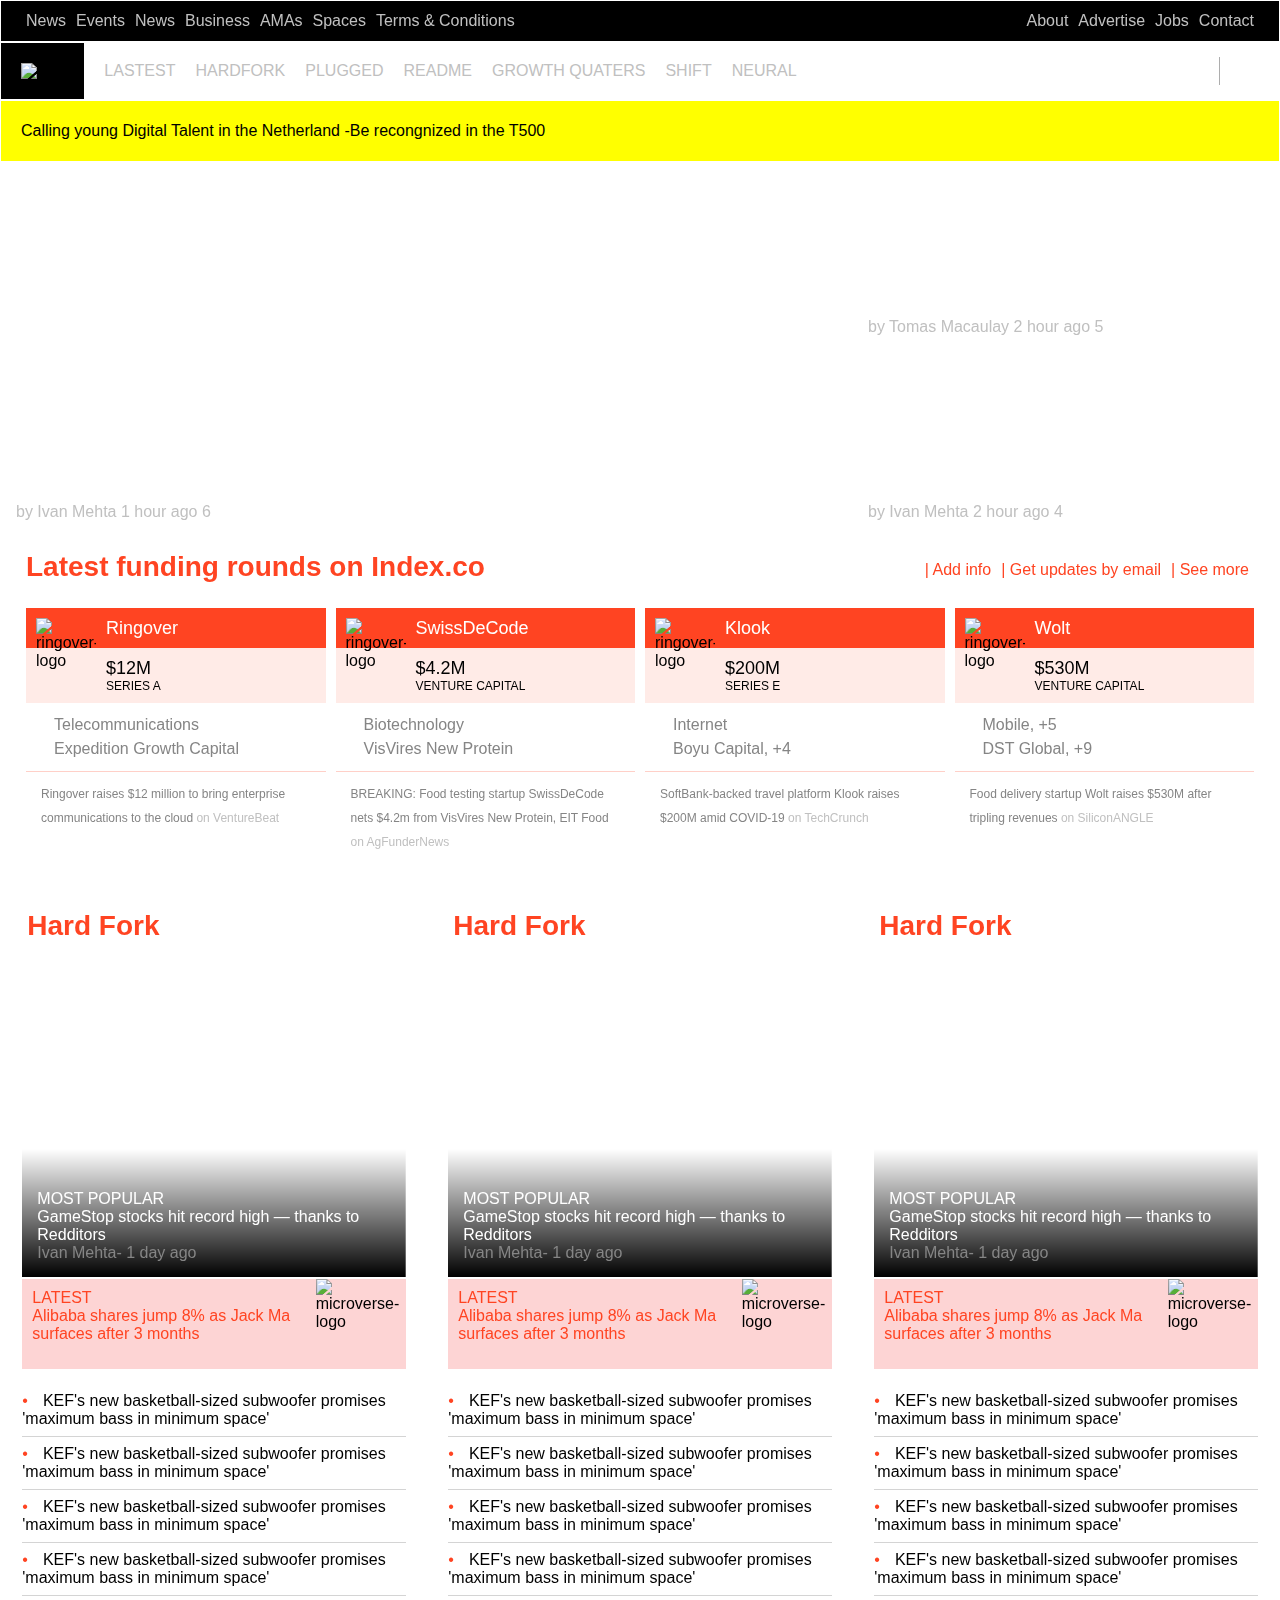
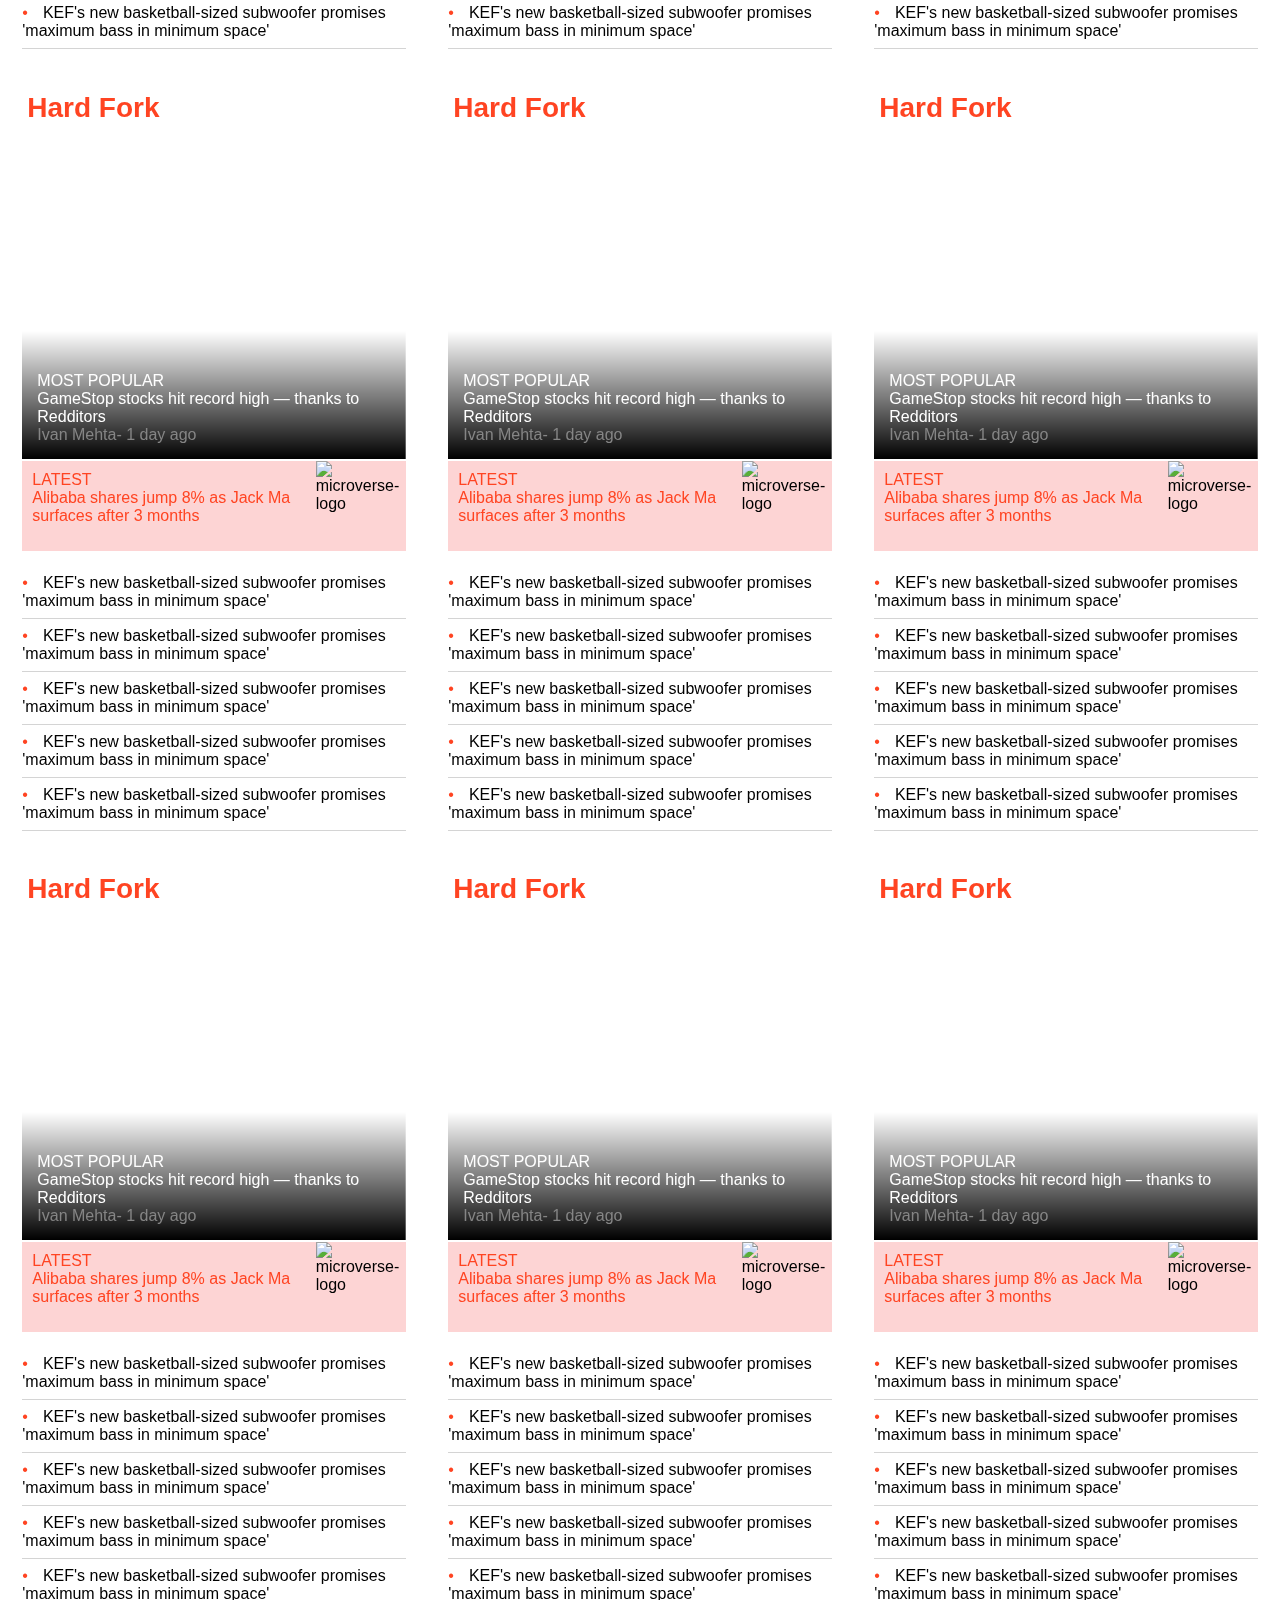
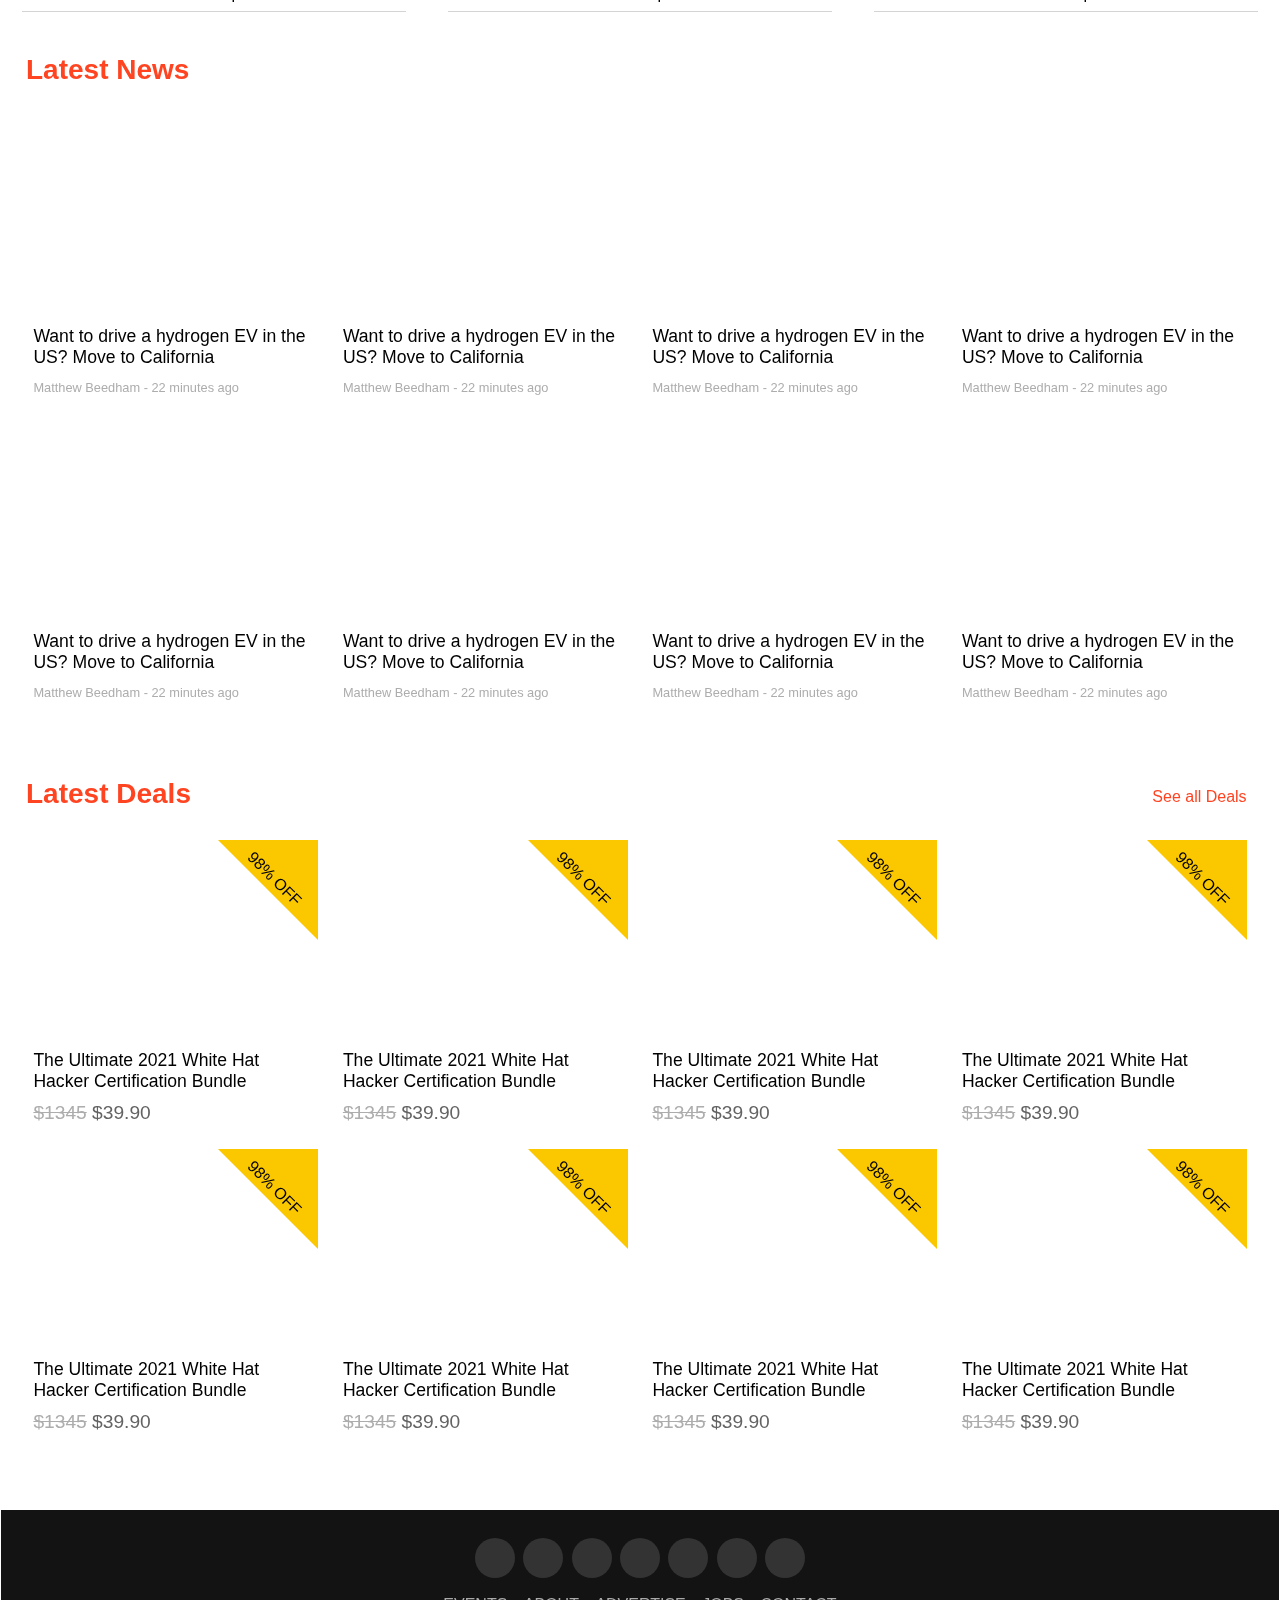
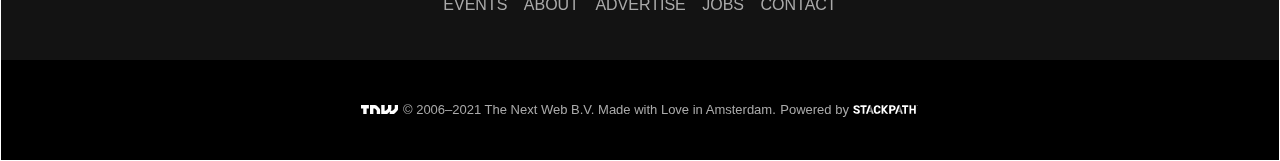
==== commit 5e09afc6: "Fix linter errors + added linter on npm packages" ====
--- a/index.html
+++ b/index.html
@@ -6,7 +6,7 @@
     <meta http-equiv="X-UA-Compatible" content="IE=edge">
     <meta name="viewport" content="width=device-width, initial-scale=1.0">
     <title>TNW</title>
-    <link rel="stylesheet" href="assets/style.css">
+    <link rel="stylesheet" href="assets/css/style.css">
     <script src="https://kit.fontawesome.com/69c8e727d8.js" crossorigin="anonymous"></script>
 </head>
 
@@ -70,11 +70,11 @@
         </div>
     </header>
     <!-- higlights -->
-    <section id="highlights">
+    <section id="highlights" class="reallywhitefont">
         <div class="box first">
             <div class="box-background">
                 <div>
-                    <h2>Opal cuts off your apps’ internet access to help you stop doomscrolling</h2>
+                    <h2 class="reallywhitefont">Opal cuts off your apps’ internet access to help you stop doomscrolling</h2>
                 </div>
                 <div class="boxcont whitefont">
                     <span>by <a class="whitefont" href="#">Ivan Mehta</a></span>
@@ -91,12 +91,12 @@
                     />
                 </svg>
             </div>
-            <p class="highlights-date onlydesktop">Tuesday — January 26, 2021</p>
+            <p class="highlights-date onlydesktop reallywhitefont">Tuesday — January 26, 2021</p>
         </div>
         <div class="box scnd">
             <div class="box-background">
                 <div>
-                    <h2>Google unveils privacy-friendly AI cookie killer</h2>
+                    <h2 class="reallywhitefont">Google unveils privacy-friendly AI cookie killer</h2>
                 </div>
                 <div class="boxcont whitefont">
                     <span>by <a class="whitefont" href="#">Tomas Macaulay</a></span>
@@ -108,7 +108,7 @@
         <div class="box third">
             <div class="box-background">
                 <div>
-                    <h2>This Mac app automatically detects your duplicate files</h2>
+                    <h2 class="reallywhitefont">This Mac app automatically detects your duplicate files</h2>
                 </div>
                 <div class="boxcont whitefont">
                     <span>by <a class="whitefont" href="#">Ivan Mehta</a></span>
@@ -132,7 +132,7 @@
         <div class="fundbox-cont">
             <div class="fundbox">
                 <a href="#"><img src="assets/images/fundimg1.webp" alt="ringover-logo">
-                    <h2 class="fundbox-title">Ringover</h2>
+                    <h2 class="fundbox-title reallywhitefont">Ringover</h2>
                     <p class="fundbox-subtitle "><b class="boldprice">$12M</b>SERIES A</p>
                 </a>
                 <p class="greyfont"><i class="fas fa-tag"></i>Telecommunications</p>
@@ -143,7 +143,7 @@
             </div>
             <div class="fundbox">
                 <a href="#"><img src="assets/images/fundimg2.webp" alt="ringover-logo">
-                    <h2 class="fundbox-title">SwissDeCode</h2>
+                    <h2 class="fundbox-title reallywhitefont">SwissDeCode</h2>
                     <p class="fundbox-subtitle "><b class="boldprice">$4.2M</b>VENTURE CAPITAL</p>
                 </a>
                 <p class="greyfont"><i class="fas fa-tag"></i>Biotechnology</p>
@@ -154,7 +154,7 @@
             </div>
             <div class="fundbox">
                 <a href="#"><img src="assets/images/fundimg3.jpeg" alt="ringover-logo">
-                    <h2 class="fundbox-title">Klook</h2>
+                    <h2 class="fundbox-title reallywhitefont">Klook</h2>
                     <p class="fundbox-subtitle"><b class=" boldprice ">$200M</b>SERIES E</p>
 
                 </a>
@@ -166,7 +166,7 @@
             </div>
             <div class="fundbox onlydesktop">
                 <a href="# "><img src="assets/images/fundimg4.jpeg " alt="ringover-logo">
-                    <h2 class="fundbox-title ">Wolt</h2>
+                    <h2 class="fundbox-title reallywhitefont">Wolt</h2>
                     <p class="fundbox-subtitle "><b class="boldprice ">$530M</b>VENTURE CAPITAL</p>
                 </a>
                 <p class="greyfont"><i class="fas fa-tag"></i>Mobile, +5</p>
@@ -181,223 +181,223 @@
     <section id="categories">
         <div class="grid-container">
             <div class="grid-child">
-                <h2 class="section-title">Hard Fork <i class="fas fa-chevron-right"></i></h2>
-                <div class="top-image">
-                    <h6 class="reallywhitefont">MOST POPULAR</h6>
-                    <h3><a class="reallywhitefont" href="#">GameStop stocks hit record high — thanks to Redditors</a></h3>
-                    <p class="greyfont"><a class="greyfont" href="#">Ivan Mehta</a>- 1 day ago</p>
-                </div>
-                <div class="pinky">
-                    <img class="aside-pic" src="assets/images/micro_logo.jpg" alt="microverse-logo">
-                    <div class="aside-text">
-                        <p class="orangefont">LATEST</p>
-                        <a class="orangefont" href="#">Alibaba shares jump 8% as Jack Ma surfaces after 3 months</a>
-                    </div>                    
-                </div>
-                <div class="navigator">
-                    <nav>
-                        <ul>
-                            <li><a href="#">KEF's new basketball-sized subwoofer promises 'maximum bass in minimum space'</a></li>
-                            <li><a href="#">KEF's new basketball-sized subwoofer promises 'maximum bass in minimum space'</a></li>
-                            <li><a href="#">KEF's new basketball-sized subwoofer promises 'maximum bass in minimum space'</a></li>
-                            <li><a href="#">KEF's new basketball-sized subwoofer promises 'maximum bass in minimum space'</a></li>
-                            <li><a href="#">KEF's new basketball-sized subwoofer promises 'maximum bass in minimum space'</a></li>                            
-                        </ul>
-                    </nav>
-                </div>
-            </div>
-
-            <div class="grid-child">
-                <h2 class="section-title">Hard Fork <i class="fas fa-chevron-right"></i></h2>
-                <div class="top-image">
-                    <h6 class="reallywhitefont">MOST POPULAR</h6>
-                    <h3><a class="reallywhitefont" href="#">GameStop stocks hit record high — thanks to Redditors</a></h3>
-                    <p class="greyfont"><a class="greyfont" href="#">Ivan Mehta</a>- 1 day ago</p>
-                </div>
-                <div class="pinky">
-                    <img class="aside-pic" src="assets/images/micro_logo.jpg" alt="microverse-logo">
-                    <div class="aside-text">
-                        <p class="orangefont">LATEST</p>
-                        <a class="orangefont" href="#">Alibaba shares jump 8% as Jack Ma surfaces after 3 months</a>
-                    </div>                    
-                </div>
-                <div class="navigator">
-                    <nav>
-                        <ul>
-                            <li><a href="#">KEF's new basketball-sized subwoofer promises 'maximum bass in minimum space'</a></li>
-                            <li><a href="#">KEF's new basketball-sized subwoofer promises 'maximum bass in minimum space'</a></li>
-                            <li><a href="#">KEF's new basketball-sized subwoofer promises 'maximum bass in minimum space'</a></li>
-                            <li><a href="#">KEF's new basketball-sized subwoofer promises 'maximum bass in minimum space'</a></li>
-                            <li><a href="#">KEF's new basketball-sized subwoofer promises 'maximum bass in minimum space'</a></li>                            
-                        </ul>
-                    </nav>
-                </div>
-            </div>
-
-            <div class="grid-child">
-                <h2 class="section-title">Hard Fork <i class="fas fa-chevron-right"></i></h2>
-                <div class="top-image">
-                    <h6 class="reallywhitefont">MOST POPULAR</h6>
-                    <h3><a class="reallywhitefont" href="#">GameStop stocks hit record high — thanks to Redditors</a></h3>
-                    <p class="greyfont"><a class="greyfont" href="#">Ivan Mehta</a>- 1 day ago</p>
-                </div>
-                <div class="pinky">
-                    <img class="aside-pic" src="assets/images/micro_logo.jpg" alt="microverse-logo">
-                    <div class="aside-text">
-                        <p class="orangefont">LATEST</p>
-                        <a class="orangefont" href="#">Alibaba shares jump 8% as Jack Ma surfaces after 3 months</a>
-                    </div>                    
-                </div>
-                <div class="navigator">
-                    <nav>
-                        <ul>
-                            <li><a href="#">KEF's new basketball-sized subwoofer promises 'maximum bass in minimum space'</a></li>
-                            <li><a href="#">KEF's new basketball-sized subwoofer promises 'maximum bass in minimum space'</a></li>
-                            <li><a href="#">KEF's new basketball-sized subwoofer promises 'maximum bass in minimum space'</a></li>
-                            <li><a href="#">KEF's new basketball-sized subwoofer promises 'maximum bass in minimum space'</a></li>
-                            <li><a href="#">KEF's new basketball-sized subwoofer promises 'maximum bass in minimum space'</a></li>                            
-                        </ul>
-                    </nav>
-                </div>
-            </div>
-
-            <div class="grid-child">
-                <h2 class="section-title">Hard Fork <i class="fas fa-chevron-right"></i></h2>
-                <div class="top-image">
-                    <h6 class="reallywhitefont">MOST POPULAR</h6>
-                    <h3><a class="reallywhitefont" href="#">GameStop stocks hit record high — thanks to Redditors</a></h3>
-                    <p class="greyfont"><a class="greyfont" href="#">Ivan Mehta</a>- 1 day ago</p>
-                </div>
-                <div class="pinky">
-                    <img class="aside-pic" src="assets/images/micro_logo.jpg" alt="microverse-logo">
-                    <div class="aside-text">
-                        <p class="orangefont">LATEST</p>
-                        <a class="orangefont" href="#">Alibaba shares jump 8% as Jack Ma surfaces after 3 months</a>
-                    </div>                    
-                </div>
-                <div class="navigator">
-                    <nav>
-                        <ul>
-                            <li><a href="#">KEF's new basketball-sized subwoofer promises 'maximum bass in minimum space'</a></li>
-                            <li><a href="#">KEF's new basketball-sized subwoofer promises 'maximum bass in minimum space'</a></li>
-                            <li><a href="#">KEF's new basketball-sized subwoofer promises 'maximum bass in minimum space'</a></li>
-                            <li><a href="#">KEF's new basketball-sized subwoofer promises 'maximum bass in minimum space'</a></li>
-                            <li><a href="#">KEF's new basketball-sized subwoofer promises 'maximum bass in minimum space'</a></li>                            
-                        </ul>
-                    </nav>
-                </div>
-            </div>
-
-            <div class="grid-child">
-                <h2 class="section-title">Hard Fork <i class="fas fa-chevron-right"></i></h2>
-                <div class="top-image">
-                    <h6 class="reallywhitefont">MOST POPULAR</h6>
-                    <h3><a class="reallywhitefont" href="#">GameStop stocks hit record high — thanks to Redditors</a></h3>
-                    <p class="greyfont"><a class="greyfont" href="#">Ivan Mehta</a>- 1 day ago</p>
-                </div>
-                <div class="pinky">
-                    <img class="aside-pic" src="assets/images/micro_logo.jpg" alt="microverse-logo">
-                    <div class="aside-text">
-                        <p class="orangefont">LATEST</p>
-                        <a class="orangefont" href="#">Alibaba shares jump 8% as Jack Ma surfaces after 3 months</a>
-                    </div>                    
-                </div>
-                <div class="navigator">
-                    <nav>
-                        <ul>
-                            <li><a href="#">KEF's new basketball-sized subwoofer promises 'maximum bass in minimum space'</a></li>
-                            <li><a href="#">KEF's new basketball-sized subwoofer promises 'maximum bass in minimum space'</a></li>
-                            <li><a href="#">KEF's new basketball-sized subwoofer promises 'maximum bass in minimum space'</a></li>
-                            <li><a href="#">KEF's new basketball-sized subwoofer promises 'maximum bass in minimum space'</a></li>
-                            <li><a href="#">KEF's new basketball-sized subwoofer promises 'maximum bass in minimum space'</a></li>                            
-                        </ul>
-                    </nav>
-                </div>
-            </div>
-
-            <div class="grid-child">
-                <h2 class="section-title">Hard Fork <i class="fas fa-chevron-right"></i></h2>
-                <div class="top-image">
-                    <h6 class="reallywhitefont">MOST POPULAR</h6>
-                    <h3><a class="reallywhitefont" href="#">GameStop stocks hit record high — thanks to Redditors</a></h3>
-                    <p class="greyfont"><a class="greyfont" href="#">Ivan Mehta</a>- 1 day ago</p>
-                </div>
-                <div class="pinky">
-                    <img class="aside-pic" src="assets/images/micro_logo.jpg" alt="microverse-logo">
-                    <div class="aside-text">
-                        <p class="orangefont">LATEST</p>
-                        <a class="orangefont" href="#">Alibaba shares jump 8% as Jack Ma surfaces after 3 months</a>
-                    </div>                    
-                </div>
-                <div class="navigator">
-                    <nav>
-                        <ul>
-                            <li><a href="#">KEF's new basketball-sized subwoofer promises 'maximum bass in minimum space'</a></li>
-                            <li><a href="#">KEF's new basketball-sized subwoofer promises 'maximum bass in minimum space'</a></li>
-                            <li><a href="#">KEF's new basketball-sized subwoofer promises 'maximum bass in minimum space'</a></li>
-                            <li><a href="#">KEF's new basketball-sized subwoofer promises 'maximum bass in minimum space'</a></li>
-                            <li><a href="#">KEF's new basketball-sized subwoofer promises 'maximum bass in minimum space'</a></li>                            
-                        </ul>
-                    </nav>
-                </div>
-            </div>
-
-            <div class="grid-child">
-                <h2 class="section-title">Hard Fork <i class="fas fa-chevron-right"></i></h2>
-                <div class="top-image">
-                    <h6 class="reallywhitefont">MOST POPULAR</h6>
-                    <h3><a class="reallywhitefont" href="#">GameStop stocks hit record high — thanks to Redditors</a></h3>
-                    <p class="greyfont"><a class="greyfont" href="#">Ivan Mehta</a>- 1 day ago</p>
-                </div>
-                <div class="pinky">
-                    <img class="aside-pic" src="assets/images/micro_logo.jpg" alt="microverse-logo">
-                    <div class="aside-text">
-                        <p class="orangefont">LATEST</p>
-                        <a class="orangefont" href="#">Alibaba shares jump 8% as Jack Ma surfaces after 3 months</a>
-                    </div>                    
-                </div>
-                <div class="navigator">
-                    <nav>
-                        <ul>
-                            <li><a href="#">KEF's new basketball-sized subwoofer promises 'maximum bass in minimum space'</a></li>
-                            <li><a href="#">KEF's new basketball-sized subwoofer promises 'maximum bass in minimum space'</a></li>
-                            <li><a href="#">KEF's new basketball-sized subwoofer promises 'maximum bass in minimum space'</a></li>
-                            <li><a href="#">KEF's new basketball-sized subwoofer promises 'maximum bass in minimum space'</a></li>
-                            <li><a href="#">KEF's new basketball-sized subwoofer promises 'maximum bass in minimum space'</a></li>                            
-                        </ul>
-                    </nav>
-                </div>
-            </div>
-
-            <div class="grid-child">
-                <h2 class="section-title">Hard Fork <i class="fas fa-chevron-right"></i></h2>
-                <div class="top-image">
-                    <h6 class="reallywhitefont">MOST POPULAR</h6>
-                    <h3><a class="reallywhitefont" href="#">GameStop stocks hit record high — thanks to Redditors</a></h3>
-                    <p class="greyfont"><a class="greyfont" href="#">Ivan Mehta</a>- 1 day ago</p>
-                </div>
-                <div class="pinky">
-                    <img class="aside-pic" src="assets/images/micro_logo.jpg" alt="microverse-logo">
-                    <div class="aside-text">
-                        <p class="orangefont">LATEST</p>
-                        <a class="orangefont" href="#">Alibaba shares jump 8% as Jack Ma surfaces after 3 months</a>
-                    </div>                    
-                </div>
-                <div class="navigator">
-                    <nav>
-                        <ul>
-                            <li><a href="#">KEF's new basketball-sized subwoofer promises 'maximum bass in minimum space'</a></li>
-                            <li><a href="#">KEF's new basketball-sized subwoofer promises 'maximum bass in minimum space'</a></li>
-                            <li><a href="#">KEF's new basketball-sized subwoofer promises 'maximum bass in minimum space'</a></li>
-                            <li><a href="#">KEF's new basketball-sized subwoofer promises 'maximum bass in minimum space'</a></li>
-                            <li><a href="#">KEF's new basketball-sized subwoofer promises 'maximum bass in minimum space'</a></li>                            
-                        </ul>
-                    </nav>
-                </div>
-            </div>
-
-            <div class="grid-child">
-                <h2 class="section-title">Hard Fork <i class="fas fa-chevron-right"></i></h2>
+                <h2 class="section-title reallywhitefont">Hard Fork <i class="fas fa-chevron-right"></i></h2>
+                <div class="top-image">
+                    <h6 class="reallywhitefont">MOST POPULAR</h6>
+                    <h3><a class="reallywhitefont" href="#">GameStop stocks hit record high — thanks to Redditors</a></h3>
+                    <p class="greyfont"><a class="greyfont" href="#">Ivan Mehta</a>- 1 day ago</p>
+                </div>
+                <div class="pinky">
+                    <img class="aside-pic" src="assets/images/micro_logo.jpg" alt="microverse-logo">
+                    <div class="aside-text">
+                        <p class="orangefont">LATEST</p>
+                        <a class="orangefont" href="#">Alibaba shares jump 8% as Jack Ma surfaces after 3 months</a>
+                    </div>                    
+                </div>
+                <div class="navigator">
+                    <nav>
+                        <ul>
+                            <li><a href="#">KEF's new basketball-sized subwoofer promises 'maximum bass in minimum space'</a></li>
+                            <li><a href="#">KEF's new basketball-sized subwoofer promises 'maximum bass in minimum space'</a></li>
+                            <li><a href="#">KEF's new basketball-sized subwoofer promises 'maximum bass in minimum space'</a></li>
+                            <li><a href="#">KEF's new basketball-sized subwoofer promises 'maximum bass in minimum space'</a></li>
+                            <li><a href="#">KEF's new basketball-sized subwoofer promises 'maximum bass in minimum space'</a></li>                            
+                        </ul>
+                    </nav>
+                </div>
+            </div>
+
+            <div class="grid-child">
+                <h2 class="section-title reallywhitefont">Hard Fork <i class="fas fa-chevron-right"></i></h2>
+                <div class="top-image">
+                    <h6 class="reallywhitefont">MOST POPULAR</h6>
+                    <h3><a class="reallywhitefont" href="#">GameStop stocks hit record high — thanks to Redditors</a></h3>
+                    <p class="greyfont"><a class="greyfont" href="#">Ivan Mehta</a>- 1 day ago</p>
+                </div>
+                <div class="pinky">
+                    <img class="aside-pic" src="assets/images/micro_logo.jpg" alt="microverse-logo">
+                    <div class="aside-text">
+                        <p class="orangefont">LATEST</p>
+                        <a class="orangefont" href="#">Alibaba shares jump 8% as Jack Ma surfaces after 3 months</a>
+                    </div>                    
+                </div>
+                <div class="navigator">
+                    <nav>
+                        <ul>
+                            <li><a href="#">KEF's new basketball-sized subwoofer promises 'maximum bass in minimum space'</a></li>
+                            <li><a href="#">KEF's new basketball-sized subwoofer promises 'maximum bass in minimum space'</a></li>
+                            <li><a href="#">KEF's new basketball-sized subwoofer promises 'maximum bass in minimum space'</a></li>
+                            <li><a href="#">KEF's new basketball-sized subwoofer promises 'maximum bass in minimum space'</a></li>
+                            <li><a href="#">KEF's new basketball-sized subwoofer promises 'maximum bass in minimum space'</a></li>                            
+                        </ul>
+                    </nav>
+                </div>
+            </div>
+
+            <div class="grid-child">
+                <h2 class="section-title reallywhitefont">Hard Fork <i class="fas fa-chevron-right"></i></h2>
+                <div class="top-image">
+                    <h6 class="reallywhitefont">MOST POPULAR</h6>
+                    <h3><a class="reallywhitefont" href="#">GameStop stocks hit record high — thanks to Redditors</a></h3>
+                    <p class="greyfont"><a class="greyfont" href="#">Ivan Mehta</a>- 1 day ago</p>
+                </div>
+                <div class="pinky">
+                    <img class="aside-pic" src="assets/images/micro_logo.jpg" alt="microverse-logo">
+                    <div class="aside-text">
+                        <p class="orangefont">LATEST</p>
+                        <a class="orangefont" href="#">Alibaba shares jump 8% as Jack Ma surfaces after 3 months</a>
+                    </div>                    
+                </div>
+                <div class="navigator">
+                    <nav>
+                        <ul>
+                            <li><a href="#">KEF's new basketball-sized subwoofer promises 'maximum bass in minimum space'</a></li>
+                            <li><a href="#">KEF's new basketball-sized subwoofer promises 'maximum bass in minimum space'</a></li>
+                            <li><a href="#">KEF's new basketball-sized subwoofer promises 'maximum bass in minimum space'</a></li>
+                            <li><a href="#">KEF's new basketball-sized subwoofer promises 'maximum bass in minimum space'</a></li>
+                            <li><a href="#">KEF's new basketball-sized subwoofer promises 'maximum bass in minimum space'</a></li>                            
+                        </ul>
+                    </nav>
+                </div>
+            </div>
+
+            <div class="grid-child">
+                <h2 class="section-title reallywhitefont">Hard Fork <i class="fas fa-chevron-right"></i></h2>
+                <div class="top-image">
+                    <h6 class="reallywhitefont">MOST POPULAR</h6>
+                    <h3><a class="reallywhitefont" href="#">GameStop stocks hit record high — thanks to Redditors</a></h3>
+                    <p class="greyfont"><a class="greyfont" href="#">Ivan Mehta</a>- 1 day ago</p>
+                </div>
+                <div class="pinky">
+                    <img class="aside-pic" src="assets/images/micro_logo.jpg" alt="microverse-logo">
+                    <div class="aside-text">
+                        <p class="orangefont">LATEST</p>
+                        <a class="orangefont" href="#">Alibaba shares jump 8% as Jack Ma surfaces after 3 months</a>
+                    </div>                    
+                </div>
+                <div class="navigator">
+                    <nav>
+                        <ul>
+                            <li><a href="#">KEF's new basketball-sized subwoofer promises 'maximum bass in minimum space'</a></li>
+                            <li><a href="#">KEF's new basketball-sized subwoofer promises 'maximum bass in minimum space'</a></li>
+                            <li><a href="#">KEF's new basketball-sized subwoofer promises 'maximum bass in minimum space'</a></li>
+                            <li><a href="#">KEF's new basketball-sized subwoofer promises 'maximum bass in minimum space'</a></li>
+                            <li><a href="#">KEF's new basketball-sized subwoofer promises 'maximum bass in minimum space'</a></li>                            
+                        </ul>
+                    </nav>
+                </div>
+            </div>
+
+            <div class="grid-child">
+                <h2 class="section-title reallywhitefont">Hard Fork <i class="fas fa-chevron-right"></i></h2>
+                <div class="top-image">
+                    <h6 class="reallywhitefont">MOST POPULAR</h6>
+                    <h3><a class="reallywhitefont" href="#">GameStop stocks hit record high — thanks to Redditors</a></h3>
+                    <p class="greyfont"><a class="greyfont" href="#">Ivan Mehta</a>- 1 day ago</p>
+                </div>
+                <div class="pinky">
+                    <img class="aside-pic" src="assets/images/micro_logo.jpg" alt="microverse-logo">
+                    <div class="aside-text">
+                        <p class="orangefont">LATEST</p>
+                        <a class="orangefont" href="#">Alibaba shares jump 8% as Jack Ma surfaces after 3 months</a>
+                    </div>                    
+                </div>
+                <div class="navigator">
+                    <nav>
+                        <ul>
+                            <li><a href="#">KEF's new basketball-sized subwoofer promises 'maximum bass in minimum space'</a></li>
+                            <li><a href="#">KEF's new basketball-sized subwoofer promises 'maximum bass in minimum space'</a></li>
+                            <li><a href="#">KEF's new basketball-sized subwoofer promises 'maximum bass in minimum space'</a></li>
+                            <li><a href="#">KEF's new basketball-sized subwoofer promises 'maximum bass in minimum space'</a></li>
+                            <li><a href="#">KEF's new basketball-sized subwoofer promises 'maximum bass in minimum space'</a></li>                            
+                        </ul>
+                    </nav>
+                </div>
+            </div>
+
+            <div class="grid-child">
+                <h2 class="section-title reallywhitefont">Hard Fork <i class="fas fa-chevron-right"></i></h2>
+                <div class="top-image">
+                    <h6 class="reallywhitefont">MOST POPULAR</h6>
+                    <h3><a class="reallywhitefont" href="#">GameStop stocks hit record high — thanks to Redditors</a></h3>
+                    <p class="greyfont"><a class="greyfont" href="#">Ivan Mehta</a>- 1 day ago</p>
+                </div>
+                <div class="pinky">
+                    <img class="aside-pic" src="assets/images/micro_logo.jpg" alt="microverse-logo">
+                    <div class="aside-text">
+                        <p class="orangefont">LATEST</p>
+                        <a class="orangefont" href="#">Alibaba shares jump 8% as Jack Ma surfaces after 3 months</a>
+                    </div>                    
+                </div>
+                <div class="navigator">
+                    <nav>
+                        <ul>
+                            <li><a href="#">KEF's new basketball-sized subwoofer promises 'maximum bass in minimum space'</a></li>
+                            <li><a href="#">KEF's new basketball-sized subwoofer promises 'maximum bass in minimum space'</a></li>
+                            <li><a href="#">KEF's new basketball-sized subwoofer promises 'maximum bass in minimum space'</a></li>
+                            <li><a href="#">KEF's new basketball-sized subwoofer promises 'maximum bass in minimum space'</a></li>
+                            <li><a href="#">KEF's new basketball-sized subwoofer promises 'maximum bass in minimum space'</a></li>                            
+                        </ul>
+                    </nav>
+                </div>
+            </div>
+
+            <div class="grid-child">
+                <h2 class="section-title reallywhitefont">Hard Fork <i class="fas fa-chevron-right"></i></h2>
+                <div class="top-image">
+                    <h6 class="reallywhitefont">MOST POPULAR</h6>
+                    <h3><a class="reallywhitefont" href="#">GameStop stocks hit record high — thanks to Redditors</a></h3>
+                    <p class="greyfont"><a class="greyfont" href="#">Ivan Mehta</a>- 1 day ago</p>
+                </div>
+                <div class="pinky">
+                    <img class="aside-pic" src="assets/images/micro_logo.jpg" alt="microverse-logo">
+                    <div class="aside-text">
+                        <p class="orangefont">LATEST</p>
+                        <a class="orangefont" href="#">Alibaba shares jump 8% as Jack Ma surfaces after 3 months</a>
+                    </div>                    
+                </div>
+                <div class="navigator">
+                    <nav>
+                        <ul>
+                            <li><a href="#">KEF's new basketball-sized subwoofer promises 'maximum bass in minimum space'</a></li>
+                            <li><a href="#">KEF's new basketball-sized subwoofer promises 'maximum bass in minimum space'</a></li>
+                            <li><a href="#">KEF's new basketball-sized subwoofer promises 'maximum bass in minimum space'</a></li>
+                            <li><a href="#">KEF's new basketball-sized subwoofer promises 'maximum bass in minimum space'</a></li>
+                            <li><a href="#">KEF's new basketball-sized subwoofer promises 'maximum bass in minimum space'</a></li>                            
+                        </ul>
+                    </nav>
+                </div>
+            </div>
+
+            <div class="grid-child">
+                <h2 class="section-title reallywhitefont">Hard Fork <i class="fas fa-chevron-right"></i></h2>
+                <div class="top-image">
+                    <h6 class="reallywhitefont">MOST POPULAR</h6>
+                    <h3><a class="reallywhitefont" href="#">GameStop stocks hit record high — thanks to Redditors</a></h3>
+                    <p class="greyfont"><a class="greyfont" href="#">Ivan Mehta</a>- 1 day ago</p>
+                </div>
+                <div class="pinky">
+                    <img class="aside-pic" src="assets/images/micro_logo.jpg" alt="microverse-logo">
+                    <div class="aside-text">
+                        <p class="orangefont">LATEST</p>
+                        <a class="orangefont" href="#">Alibaba shares jump 8% as Jack Ma surfaces after 3 months</a>
+                    </div>                    
+                </div>
+                <div class="navigator">
+                    <nav>
+                        <ul>
+                            <li><a href="#">KEF's new basketball-sized subwoofer promises 'maximum bass in minimum space'</a></li>
+                            <li><a href="#">KEF's new basketball-sized subwoofer promises 'maximum bass in minimum space'</a></li>
+                            <li><a href="#">KEF's new basketball-sized subwoofer promises 'maximum bass in minimum space'</a></li>
+                            <li><a href="#">KEF's new basketball-sized subwoofer promises 'maximum bass in minimum space'</a></li>
+                            <li><a href="#">KEF's new basketball-sized subwoofer promises 'maximum bass in minimum space'</a></li>                            
+                        </ul>
+                    </nav>
+                </div>
+            </div>
+
+            <div class="grid-child">
+                <h2 class="section-title reallywhitefont">Hard Fork <i class="fas fa-chevron-right"></i></h2>
                 <div class="top-image">
                     <h6 class="reallywhitefont">MOST POPULAR</h6>
                     <h3><a class="reallywhitefont" href="#">GameStop stocks hit record high — thanks to Redditors</a></h3>
--- a/assets/css/style.css
+++ b/assets/css/style.css
@@ -0,0 +1,643 @@
+@import "main_styles.css";
+
+* {
+  margin: 0;
+  box-sizing: border-box;
+}
+
+body {
+  font-size: 16px;
+  margin: 1px;
+}
+
+header {
+  position: sticky;
+  top: 0;
+  z-index: 100;
+}
+
+.reallywhitefont {
+  color: #fff;
+}
+
+.whitefont {
+  color: #c0c0c0;
+}
+
+.greyfont {
+  color: #858585;
+}
+
+.orangefont {
+  color: #f42;
+}
+
+a {
+  text-decoration: none;
+  color: black;
+}
+
+.top-header {
+  display: none;
+}
+
+.mid-header {
+  display: flex;
+  height: 60px;
+  background-color: white;
+  justify-content: flex-start;
+  align-items: center;
+}
+
+.logotipe img {
+  width: 60px;
+}
+
+.midheader-icons {
+  margin-left: auto;
+}
+
+.midheader-icons ul {
+  list-style-type: none;
+  height: 100%;
+  padding: 0;
+}
+
+.midheader-icons li {
+  border-left: #adadad solid 1px;
+  width: 60px;
+}
+
+.midheader-icons i {
+  font-size: 1.5em;
+  padding: 18px;
+  color: #adadad;
+}
+
+.mid-header nav {
+  display: none;
+}
+
+.lastheader {
+  background-color: yellow;
+  height: 60px;
+}
+
+.top-header ul {
+  list-style-type: none;
+  display: flex;
+  padding: 0;
+  align-items: center;
+}
+
+.top-header li {
+  padding: 0 5px;
+}
+
+.box .box-background {
+  background: url(../images/black-gradient.webp) no-repeat;
+  background-size: 100% 100%;
+  width: 100%;
+  height: 100%;
+  padding: 10px;
+  display: flex;
+  flex-direction: column;
+  justify-content: flex-end;
+}
+
+#highlights {
+  display: grid;
+  grid-template-columns: 1fr 1fr 1fr;
+}
+
+#highlights .box {
+  height: 200px;
+  margin-top: 5px;
+  margin-left: 5px;
+}
+
+#highlights .first {
+  position: relative;
+  background-image: url(../images/cont-1.jpg);
+  background-position: center;
+  background-size: cover;
+  grid-column: 1 / 4;
+}
+
+#highlights .highlights-logo {
+  display: none;
+}
+
+#highlights .scnd {
+  background-image: url(../images/cont-2.webp);
+  background-position: center;
+  background-size: cover;
+  grid-column: 1 / 4;
+}
+
+#highlights .third {
+  background-image: url(../images/cont-3.webp);
+  background-position: center;
+  background-size: cover;
+  grid-column: 1 / 4;
+}
+
+.footer-index-social a {
+  color: white;
+}
+
+.footer-links-nav a {
+  text-transform: uppercase;
+  color: rgba(170, 170, 170);
+  margin: 0 6px;
+  line-height: 24px;
+}
+
+.footer-links-nav a:hover,
+.footer-links-nav a:focus {
+  color: white;
+}
+
+.footer-index-social li i {
+  padding: 10px;
+}
+
+#funding {
+  display: flex;
+  flex-direction: column;
+  align-items: center;
+  padding: 20px;
+}
+
+#funding .top {
+  align-self: flex-start;
+  width: 100%;
+}
+
+#funding .left a {
+  color: #f42;
+  font-size: 1.75rem;
+  font-weight: 700;
+  padding-left: 5px;
+}
+
+#funding .right {
+  display: flex;
+  flex-direction: column;
+  padding-left: 5px;
+}
+
+#funding .right a {
+  color: #f42;
+  padding-top: 10px;
+}
+
+#funding .fundbox {
+  display: flex;
+  flex-direction: column;
+  width: 100%;
+  margin-top: 20px;
+  padding: 5px;
+}
+
+#funding .fundbox i {
+  padding-right: 10px;
+  color: #000;
+}
+
+#funding .fundbox img {
+  width: 60px;
+  height: 60px;
+  float: left;
+  margin-top: 10px;
+  margin-left: 10px;
+}
+
+#funding .fundbox-title {
+  background-color: #f42;
+  height: 40px;
+  color: white;
+  padding-top: 10px;
+  padding-left: 80px;
+  font-size: 1.125em;
+}
+
+#funding .fundbox .fundbox-subtitle {
+  padding: 10px 0;
+  padding-left: 80px;
+  background-color: #ffebe7;
+  margin-bottom: 10px;
+  font-size: 0.75em;
+}
+
+#funding .boldprice {
+  display: block;
+  font-size: 1.125rem;
+}
+
+.fundbox > p {
+  padding: 3px;
+  margin-left: 15px;
+}
+
+#funding .fundbox-descrpt {
+  margin-top: 10px;
+  border-top: rgba(255, 68, 34, 0.25) solid 1px;
+  padding: 10px 15px;
+  font-size: 0.75rem;
+  line-height: 24px;
+}
+
+.footer-container {
+  margin-top: 20px;
+  width: 100%;
+}
+
+.footer-social-nav-wrapper {
+  background: rgb(19, 19, 19);
+}
+
+.footer-social {
+  padding: 20px;
+  min-height: 150px;
+}
+
+.footer-social ul,
+.footer-links-nav {
+  padding: 0;
+  list-style: none;
+  text-align: center;
+  padding-bottom: 15px;
+}
+
+.footer-index-social li {
+  height: 40px;
+  width: 40px;
+  display: inline-block;
+  background-color: rgba(99, 99, 99, 0.4);
+  border-radius: 50%;
+  padding: 2px 0;
+  margin: 0 2px;
+}
+
+.footer-links-nav li {
+  display: inline-block;
+}
+
+.footer-copywrite {
+  background: black;
+  padding: 2.5em 0;
+  text-align: center;
+}
+
+.footer-copywrite svg {
+  height: 9px;
+  margin-right: 1px;
+  vertical-align: baseline;
+}
+
+.footer-copywrite p {
+  font-size: 13px;
+  font-weight: 400;
+  line-height: 19.5px;
+  color: rgb(170, 170, 170);
+}
+
+/* MILESTONE 2 ============================================================= */
+
+.grid-container {
+  display: grid;
+}
+
+.grid-child {
+  margin: 1%;
+}
+
+.top-image {
+  width: 100%;
+  height: 20em;
+  background-size: cover;
+  background-position: center;
+  display: flex;
+  flex-direction: column;
+  justify-content: flex-end;
+  margin-bottom: 2px;
+  padding: 15px;
+  background-image:
+    url(../images/micro_logo.jpg),
+    -moz-linear-gradient(180deg, rgba(255, 0, 0, 0) 60%, rgba(0, 0, 0, 1) 100%);
+  background-image:
+    url(../images/micro_logo.jpg),
+    linear-gradient(180deg, rgba(255, 0, 0, 0) 60%, rgba(0, 0, 0, 1) 100%);
+  background-blend-mode: color-burn;
+}
+
+.pinky {
+  background-color: #fdd4d4;
+  height: 90px;
+}
+
+.aside-pic {
+  width: 90px;
+  height: 90px;
+  float: right;
+}
+
+.aside-text {
+  padding: 10px;
+}
+
+.navigator {
+  clear: right;
+}
+
+.navigator ul {
+  list-style: none;
+  padding-left: 0;
+  margin-top: 15px;
+}
+
+.navigator li {
+  padding: 8px 0;
+  border-bottom: rgb(212, 212, 212) solid 1px;
+}
+
+.navigator li::before {
+  content: "\2022";
+  color: #f42;
+  padding-right: 15px;
+}
+
+.section-title {
+  color: #f42;
+  font-size: 1.75rem;
+  font-weight: 700;
+  padding-left: 5px;
+  margin-bottom: 15px;
+}
+
+.pretty-flexbox {
+  padding: 20px;
+}
+
+.flex-container {
+  display: flex;
+  justify-content: space-between;
+  flex-wrap: wrap;
+}
+
+.flex-child {
+  flex: 1 0 100%;
+  margin-bottom: 20px;
+}
+
+.flex-image {
+  width: 80px;
+  background-image: url(../images/micro_logo.jpg);
+  background-repeat: no-repeat;
+  background-size: cover;
+  background-position: center;
+  height: 80px;
+  float: left;
+  margin-right: 20px;
+  position: relative;
+}
+
+.flex-title {
+  font-size: 0.9em;
+  margin-bottom: 10px;
+}
+
+.flex-details {
+  font-size: 0.7em;
+  color: #adadad;
+}
+
+.flex-details-2 {
+  font-size: 1.2em;
+  color: rgba(99, 99, 99, 1);
+}
+
+.midline {
+  text-decoration: line-through;
+  color: #adadad;
+}
+
+.triangle-down {
+  display: none;
+  width: 0;
+  height: 0;
+  border-left: 100px solid transparent;
+  border-right: 0 solid transparent;
+  border-top: 100px solid #fbc800;
+  position: absolute;
+  top: 0;
+  right: 0;
+}
+
+.triangle-text {
+  display: none;
+  position: absolute;
+  top: 30px;
+  right: 10px;
+  z-index: 1;
+  transform: rotate(45deg);
+}
+
+.see-all-deals {
+  display: block;
+  margin-right: 20px;
+}
+
+/* MEDIA ================================================================== */
+
+@media (min-width: 768px) {
+  .top-header {
+    height: 40px;
+    background-color: black;
+    display: flex;
+    justify-content: space-between;
+    align-items: center;
+    padding: 0 20px;
+  }
+
+  .mid-header nav {
+    display: block;
+  }
+
+  .onlydesktop {
+    display: none;
+  }
+
+  .mid-colleft ul {
+    list-style-type: none;
+    display: flex;
+    justify-content: space-between;
+    align-items: center;
+    padding: 15px 0;
+  }
+
+  .mid-colleft li {
+    padding-left: 20px;
+  }
+
+  #highlights .first {
+    grid-column: 1 / 3;
+    grid-row: 1 / 3;
+    height: auto;
+  }
+
+  #highlights .first h2 {
+    font-size: 2.5em;
+  }
+
+  #highlights .scnd,
+  #highlights .third {
+    height: 130px;
+    grid-column: 3 / 4;
+  }
+
+  #highlights .scnd h2,
+  #highlights .third h2 {
+    font-size: 1.25em;
+  }
+
+  .midheader-icons .onlydesktop {
+    display: none;
+  }
+
+  #funding .onlydesktop {
+    display: none;
+  }
+
+  #funding .fundbox-cont {
+    display: flex;
+  }
+
+  .footer-copywrite p {
+    display: inline;
+  }
+
+  /* Milestone 2 properties */
+
+  .grid-container {
+    grid-template-columns: 1fr 1fr;
+    grid-template-rows: 1fr 1fr 1fr 1fr 1fr;
+  }
+
+  .grid-child {
+    margin: 2%;
+  }
+
+  .flex-child {
+    flex: 1 0 31%;
+    margin: 1%;
+  }
+
+  .flex-image {
+    width: 100%;
+    height: 200px;
+    margin-bottom: 10px;
+  }
+
+  .flex-title {
+    font-size: 1.1em;
+  }
+
+  .flex-details {
+    font-size: 0.8em;
+  }
+
+  .triangle-down,
+  .triangle-text {
+    display: block;
+  }
+
+  .see-all-deals {
+    display: block;
+    float: right;
+    margin-right: 1%;
+    margin-top: 10px;
+  }
+}
+
+@media (min-width: 1024px) {
+  .onlydesktop {
+    display: inline-block;
+  }
+
+  #funding .onlydesktop {
+    display: block;
+  }
+
+  #highlights .first h2 {
+    font-size: 2.875em;
+  }
+
+  #highlights .scnd,
+  #highlights .third {
+    height: 180px;
+    grid-column: 3 / 4;
+  }
+
+  #highlights .scnd h2,
+  #highlights .third h2 {
+    font-size: 1.75em;
+  }
+
+  #highlights .highlights-logo {
+    display: block;
+    position: absolute;
+    width: 100%;
+    height: 100%;
+    top: 0;
+    background: url(../images/header-article-gradient.webp) no-repeat;
+    mix-blend-mode: lighten;
+    background-size: 100% 100%;
+  }
+
+  #highlights .highlights-date {
+    position: absolute;
+    top: 0;
+    right: 0;
+    padding: 10px;
+  }
+
+  #highlights .highlights-logo svg {
+    width: 400px;
+    padding: 20px;
+  }
+
+  #funding .top {
+    display: flex;
+    justify-content: space-between;
+  }
+
+  #funding .right {
+    flex-direction: row;
+  }
+
+  #funding .right a {
+    padding-right: 10px;
+  }
+
+  #funding .right a::before {
+    content: "| ";
+  }
+
+  /* Milestone 2 properties */
+
+  .grid-container {
+    grid-template-columns: 1fr 1fr 1fr;
+    grid-template-rows: 1fr 1fr 1fr;
+  }
+
+  .grid-child {
+    margin: 5%;
+  }
+
+  .flex-child {
+    flex: 1 0 20%;
+    margin: 1%;
+  }
+}
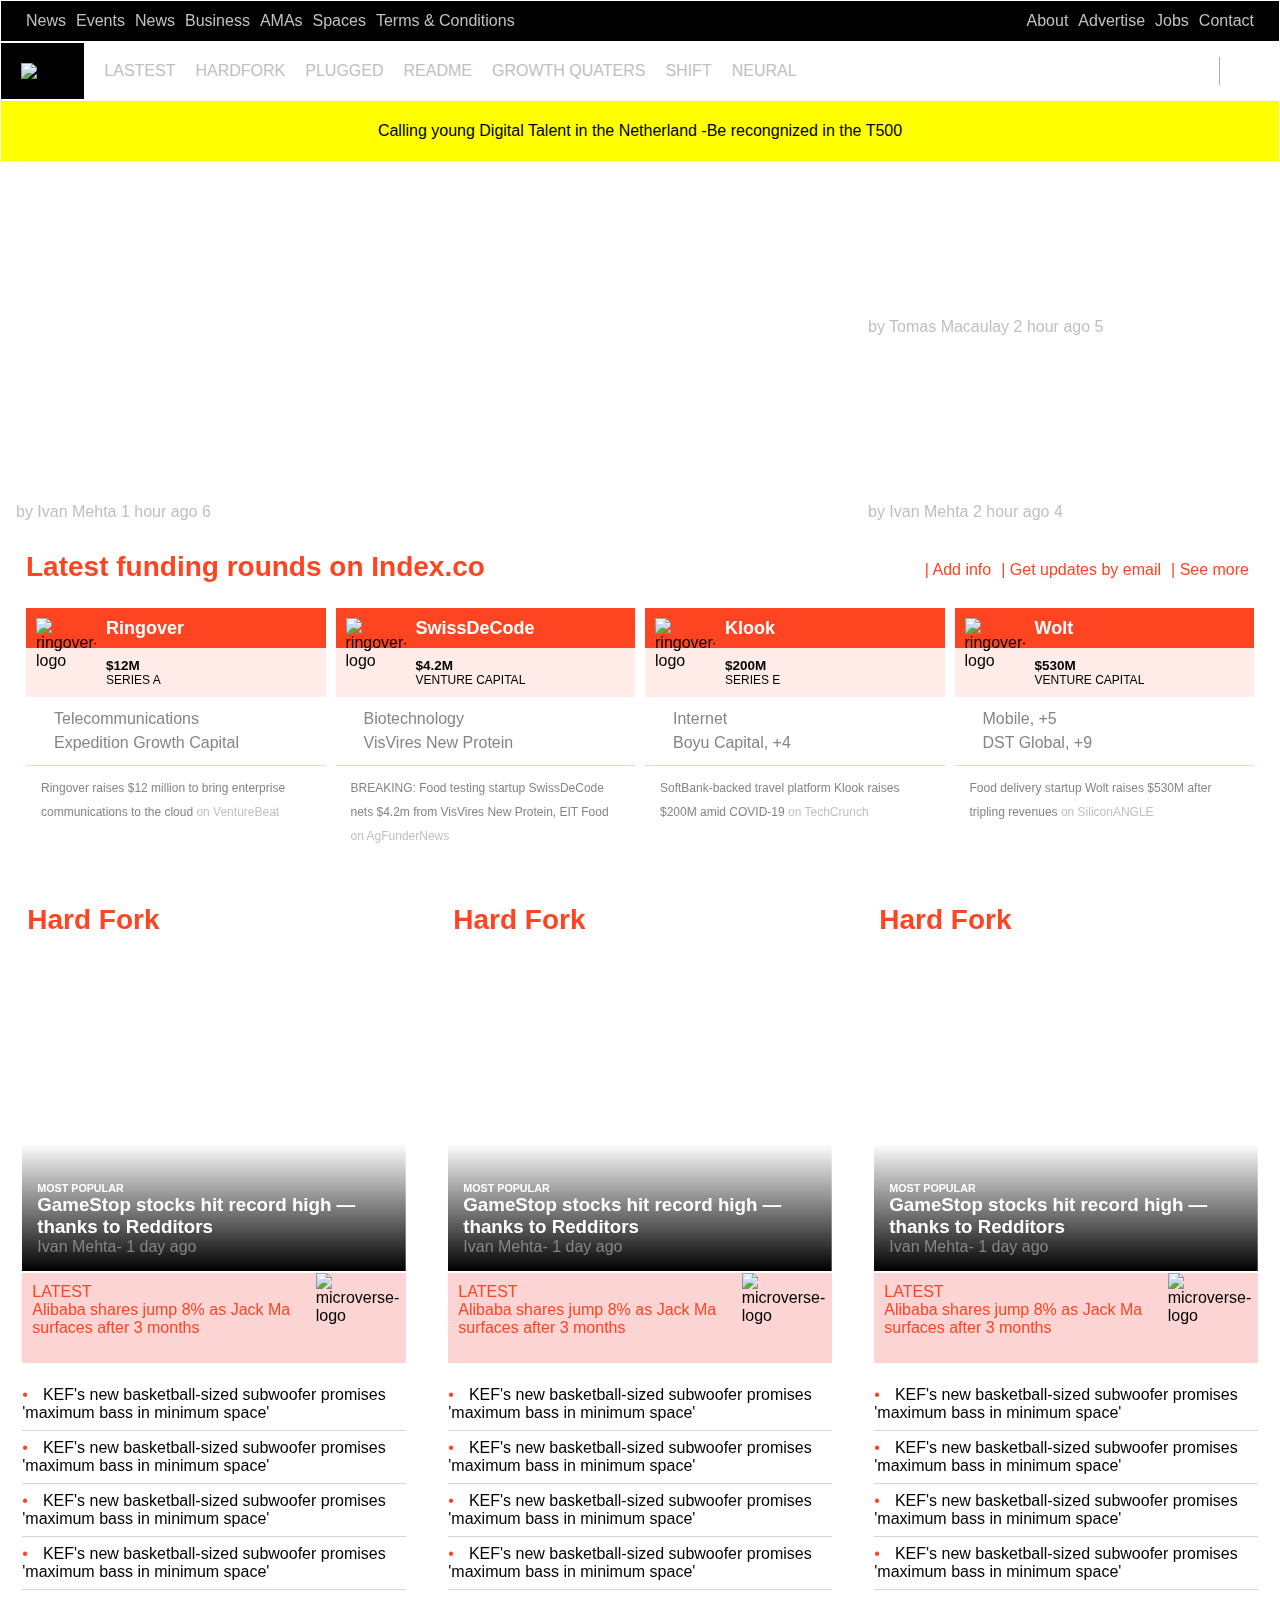
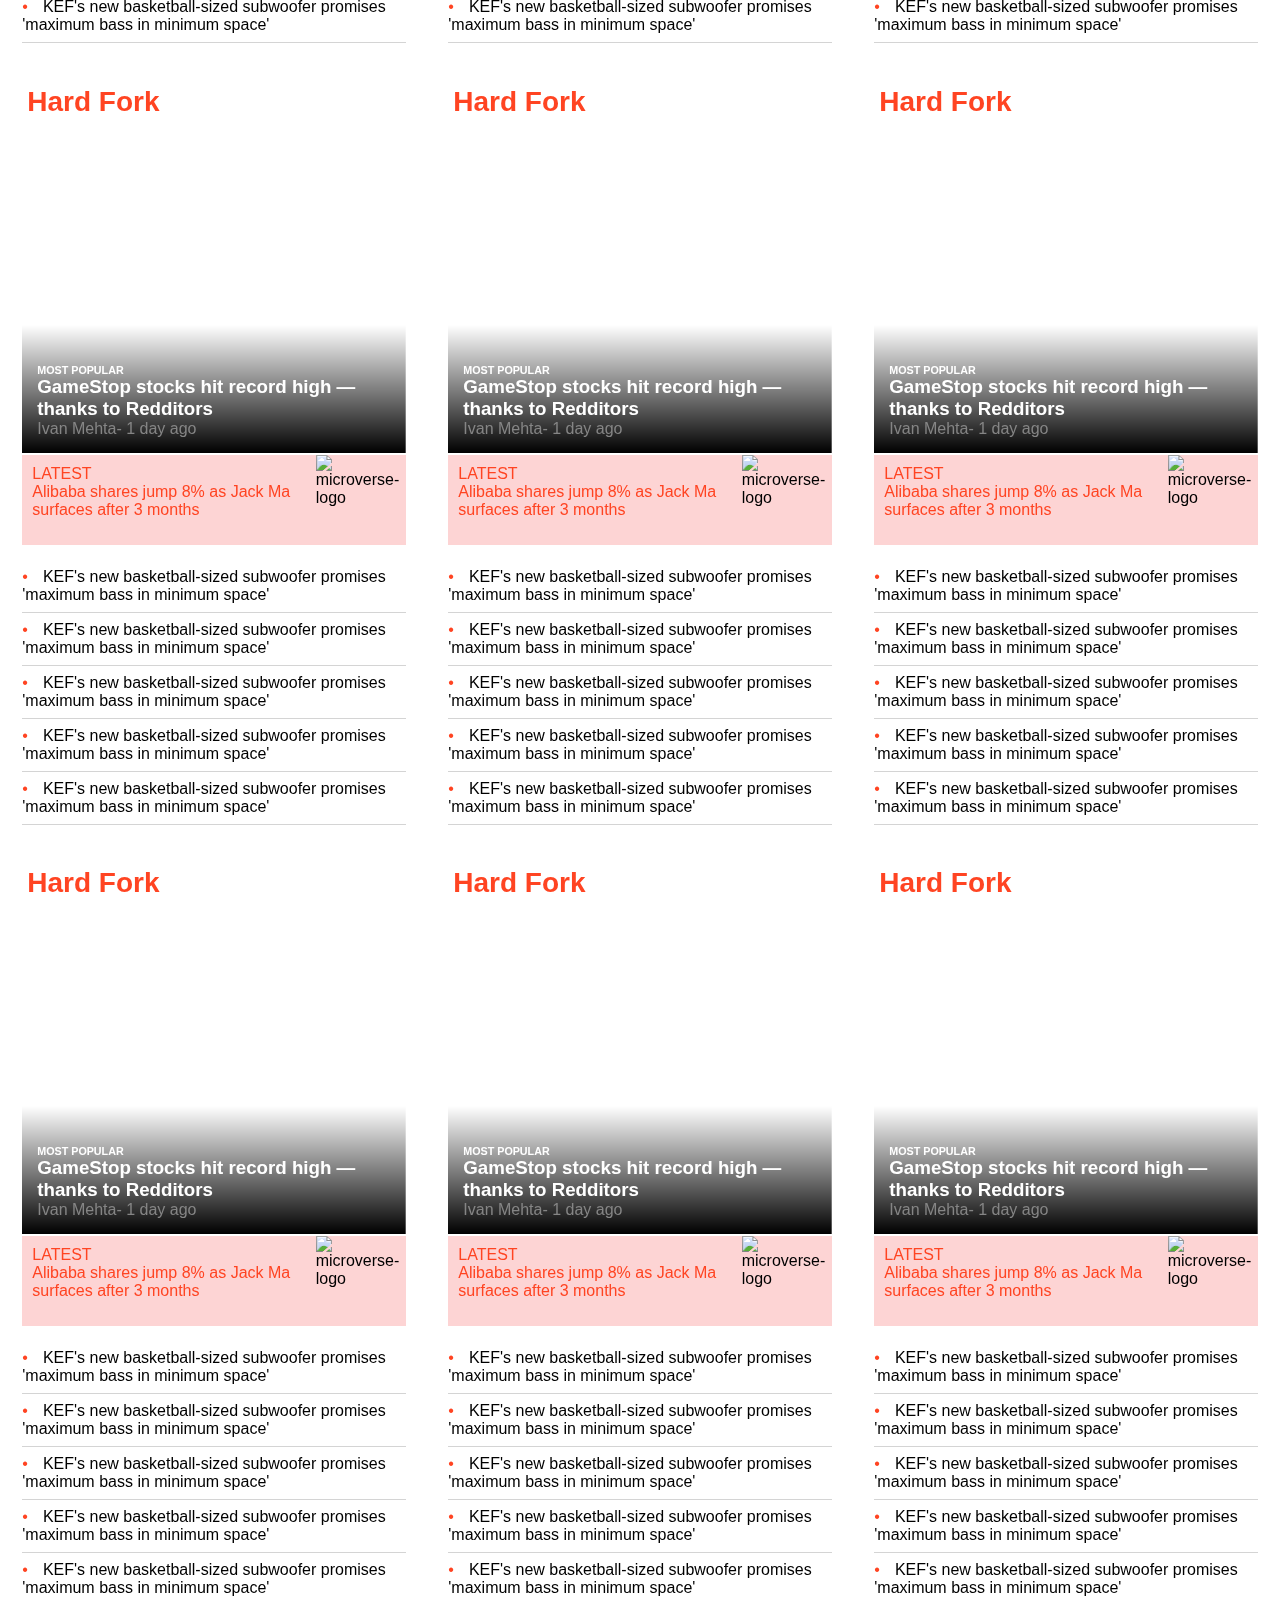
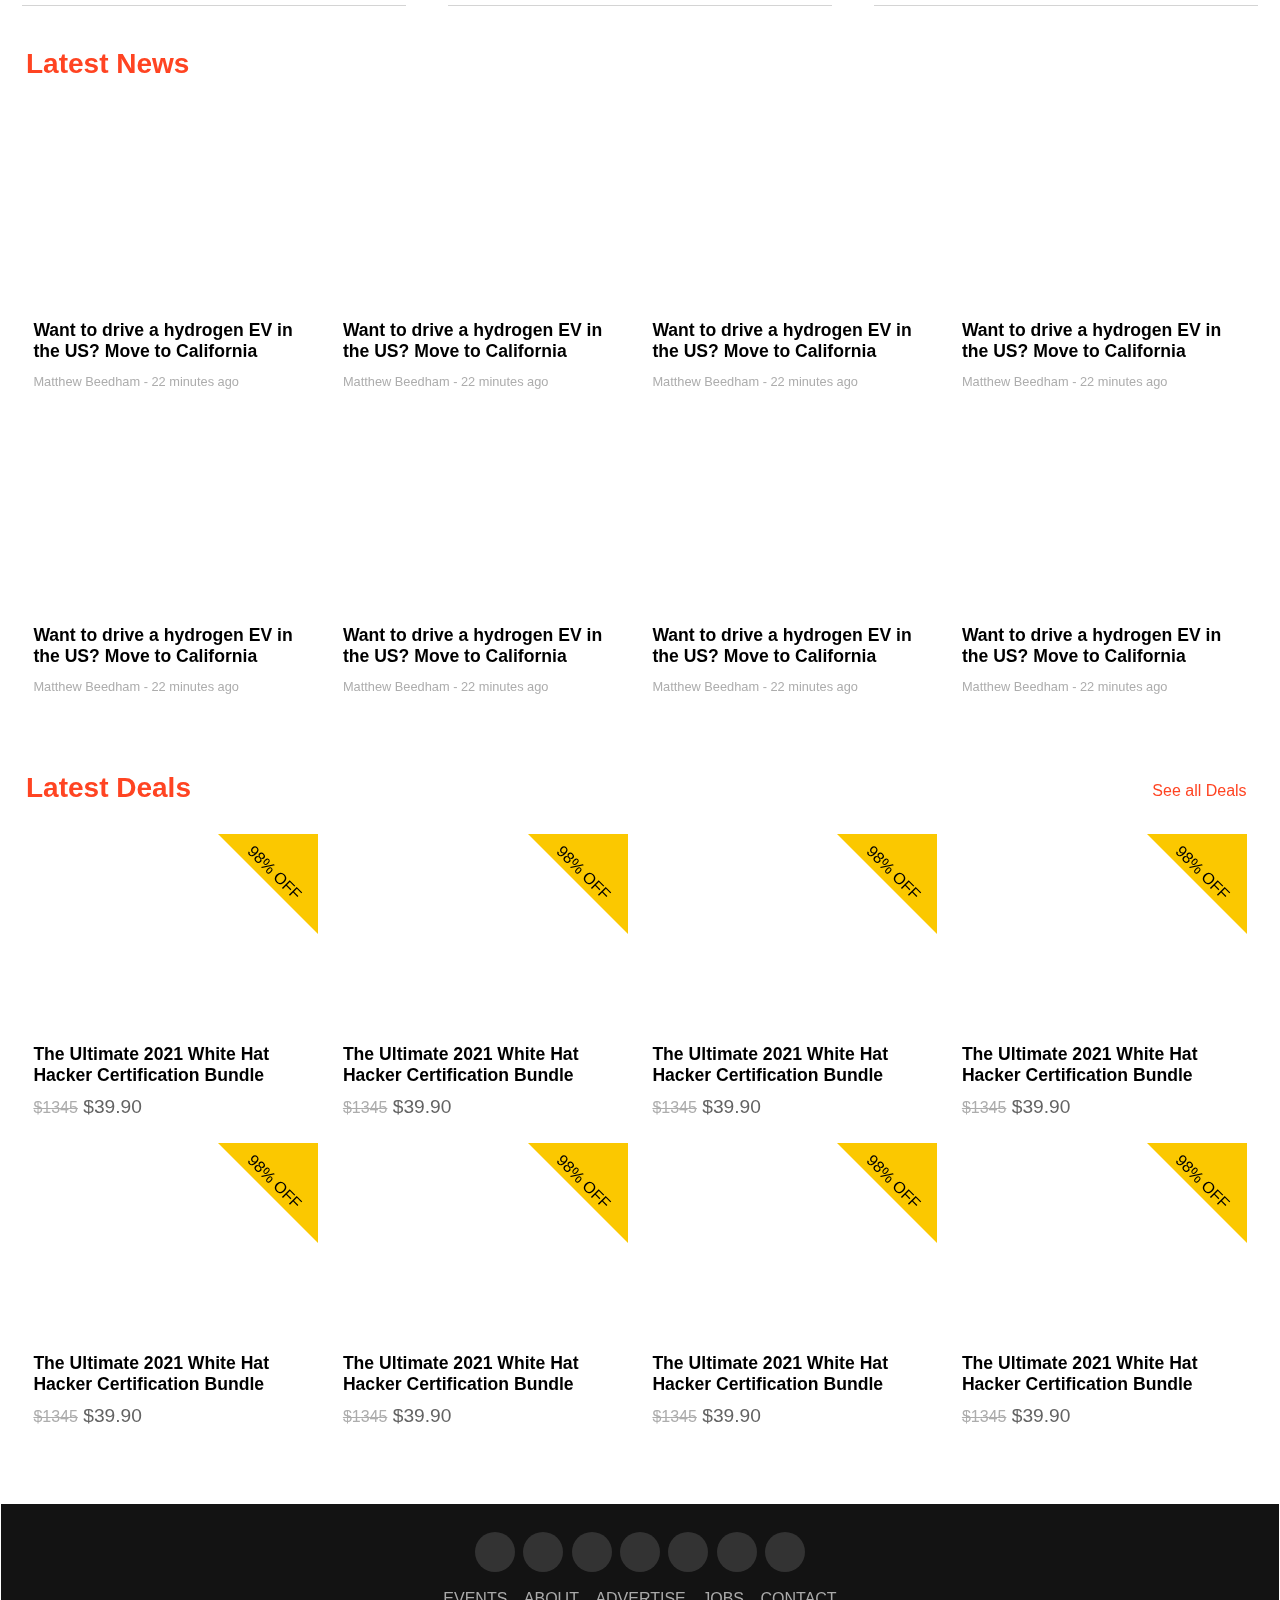
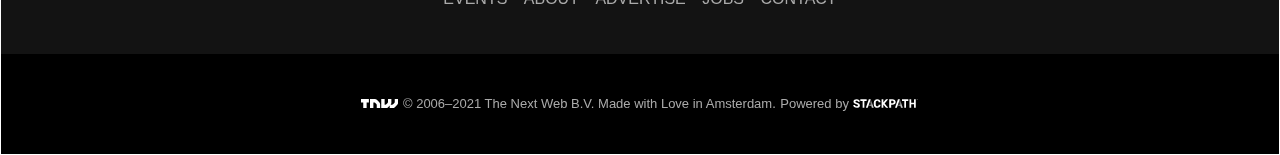
==== commit 013e651b: "Add SASS for funding section" ====
--- a/index.html
+++ b/index.html
@@ -422,7 +422,6 @@
                     </nav>
                 </div>
             </div>
-
         </div>
     </section>
 
--- a/assets/css/style.css
+++ b/assets/css/style.css
@@ -1,8 +1,9 @@
-@import "main_styles.css";
+@import url("./main_style.css");
 
 * {
   margin: 0;
   box-sizing: border-box;
+  font-family: Helvetica, Arial, sans-serif;
 }
 
 body {
@@ -37,6 +38,18 @@
   color: black;
 }
 
+.prime-font {
+  font-family: Avalon, sans-serif;
+}
+
+.scnd-font {
+  font-family: Helvetica, Arial, sans-serif;
+}
+
+h2 {
+  font-family: Avalon, sans-serif;
+}
+
 .top-header {
   display: none;
 }
@@ -49,6 +62,13 @@
   align-items: center;
 }
 
+.logotipe a {
+  display: block;
+  background-color: black;
+  padding: 20px;
+  font-size: 0.75em;
+}
+
 .logotipe img {
   width: 60px;
 }
@@ -58,6 +78,9 @@
 }
 
 .midheader-icons ul {
+  display: flex;
+  align-content: center;
+  justify-content: center;
   list-style-type: none;
   height: 100%;
   padding: 0;
@@ -80,7 +103,10 @@
 
 .lastheader {
   background-color: yellow;
+  display: flex;
   height: 60px;
+  justify-content: center;
+  align-items: center;
 }
 
 .top-header ul {
@@ -162,92 +188,6 @@
   padding: 10px;
 }
 
-#funding {
-  display: flex;
-  flex-direction: column;
-  align-items: center;
-  padding: 20px;
-}
-
-#funding .top {
-  align-self: flex-start;
-  width: 100%;
-}
-
-#funding .left a {
-  color: #f42;
-  font-size: 1.75rem;
-  font-weight: 700;
-  padding-left: 5px;
-}
-
-#funding .right {
-  display: flex;
-  flex-direction: column;
-  padding-left: 5px;
-}
-
-#funding .right a {
-  color: #f42;
-  padding-top: 10px;
-}
-
-#funding .fundbox {
-  display: flex;
-  flex-direction: column;
-  width: 100%;
-  margin-top: 20px;
-  padding: 5px;
-}
-
-#funding .fundbox i {
-  padding-right: 10px;
-  color: #000;
-}
-
-#funding .fundbox img {
-  width: 60px;
-  height: 60px;
-  float: left;
-  margin-top: 10px;
-  margin-left: 10px;
-}
-
-#funding .fundbox-title {
-  background-color: #f42;
-  height: 40px;
-  color: white;
-  padding-top: 10px;
-  padding-left: 80px;
-  font-size: 1.125em;
-}
-
-#funding .fundbox .fundbox-subtitle {
-  padding: 10px 0;
-  padding-left: 80px;
-  background-color: #ffebe7;
-  margin-bottom: 10px;
-  font-size: 0.75em;
-}
-
-#funding .boldprice {
-  display: block;
-  font-size: 1.125rem;
-}
-
-.fundbox > p {
-  padding: 3px;
-  margin-left: 15px;
-}
-
-#funding .fundbox-descrpt {
-  margin-top: 10px;
-  border-top: rgba(255, 68, 34, 0.25) solid 1px;
-  padding: 10px 15px;
-  font-size: 0.75rem;
-  line-height: 24px;
-}
-
 .footer-container {
   margin-top: 20px;
   width: 100%;
@@ -260,6 +200,10 @@
 .footer-social {
   padding: 20px;
   min-height: 150px;
+  display: flex;
+  flex-direction: column;
+  justify-content: center;
+  align-items: center;
 }
 
 .footer-social ul,
@@ -324,10 +268,10 @@
   margin-bottom: 2px;
   padding: 15px;
   background-image:
-    url(../images/micro_logo.jpg),
+    url("./../images/micro_logo.jpg"),
     -moz-linear-gradient(180deg, rgba(255, 0, 0, 0) 60%, rgba(0, 0, 0, 1) 100%);
   background-image:
-    url(../images/micro_logo.jpg),
+    url("./../images/micro_logo.jpg"),
     linear-gradient(180deg, rgba(255, 0, 0, 0) 60%, rgba(0, 0, 0, 1) 100%);
   background-blend-mode: color-burn;
 }
@@ -393,7 +337,7 @@
 
 .flex-image {
   width: 80px;
-  background-image: url(../images/micro_logo.jpg);
+  background-image: url("../images/micro_logo.jpg");
   background-repeat: no-repeat;
   background-size: cover;
   background-position: center;
